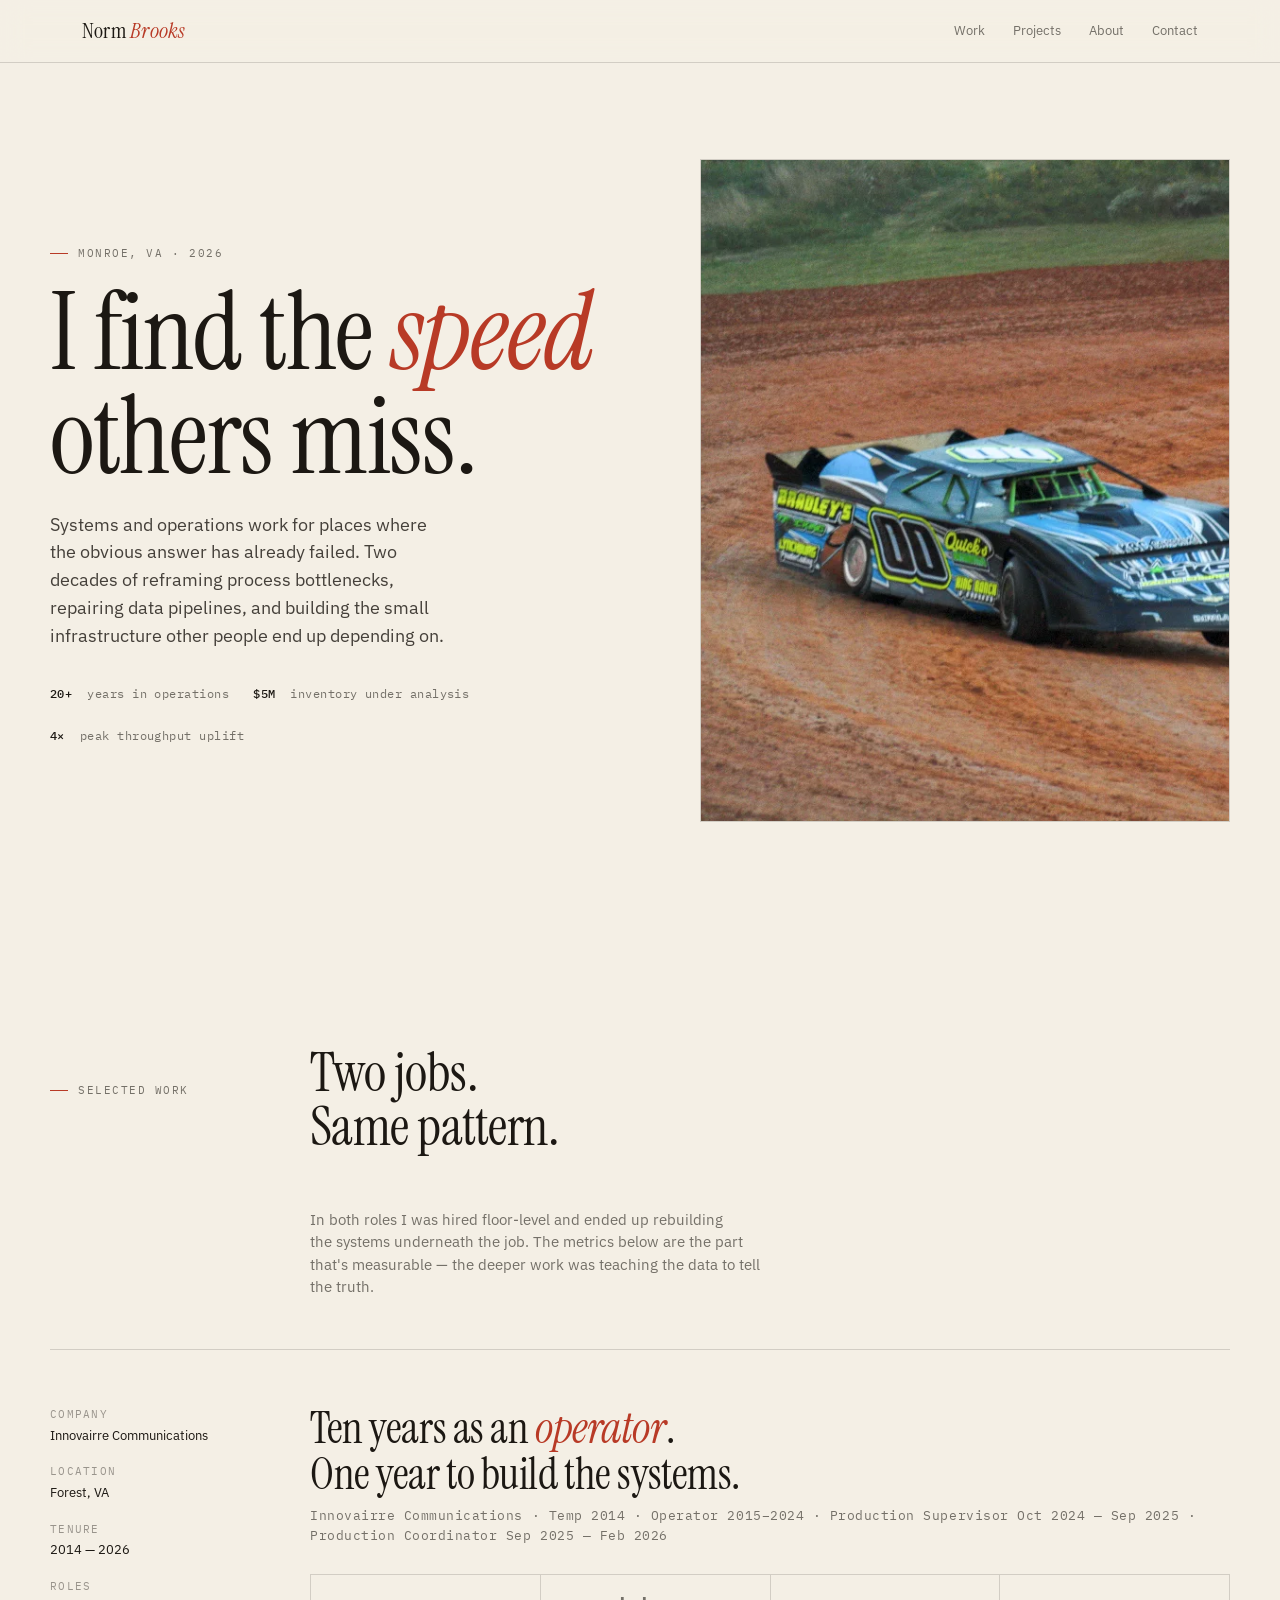
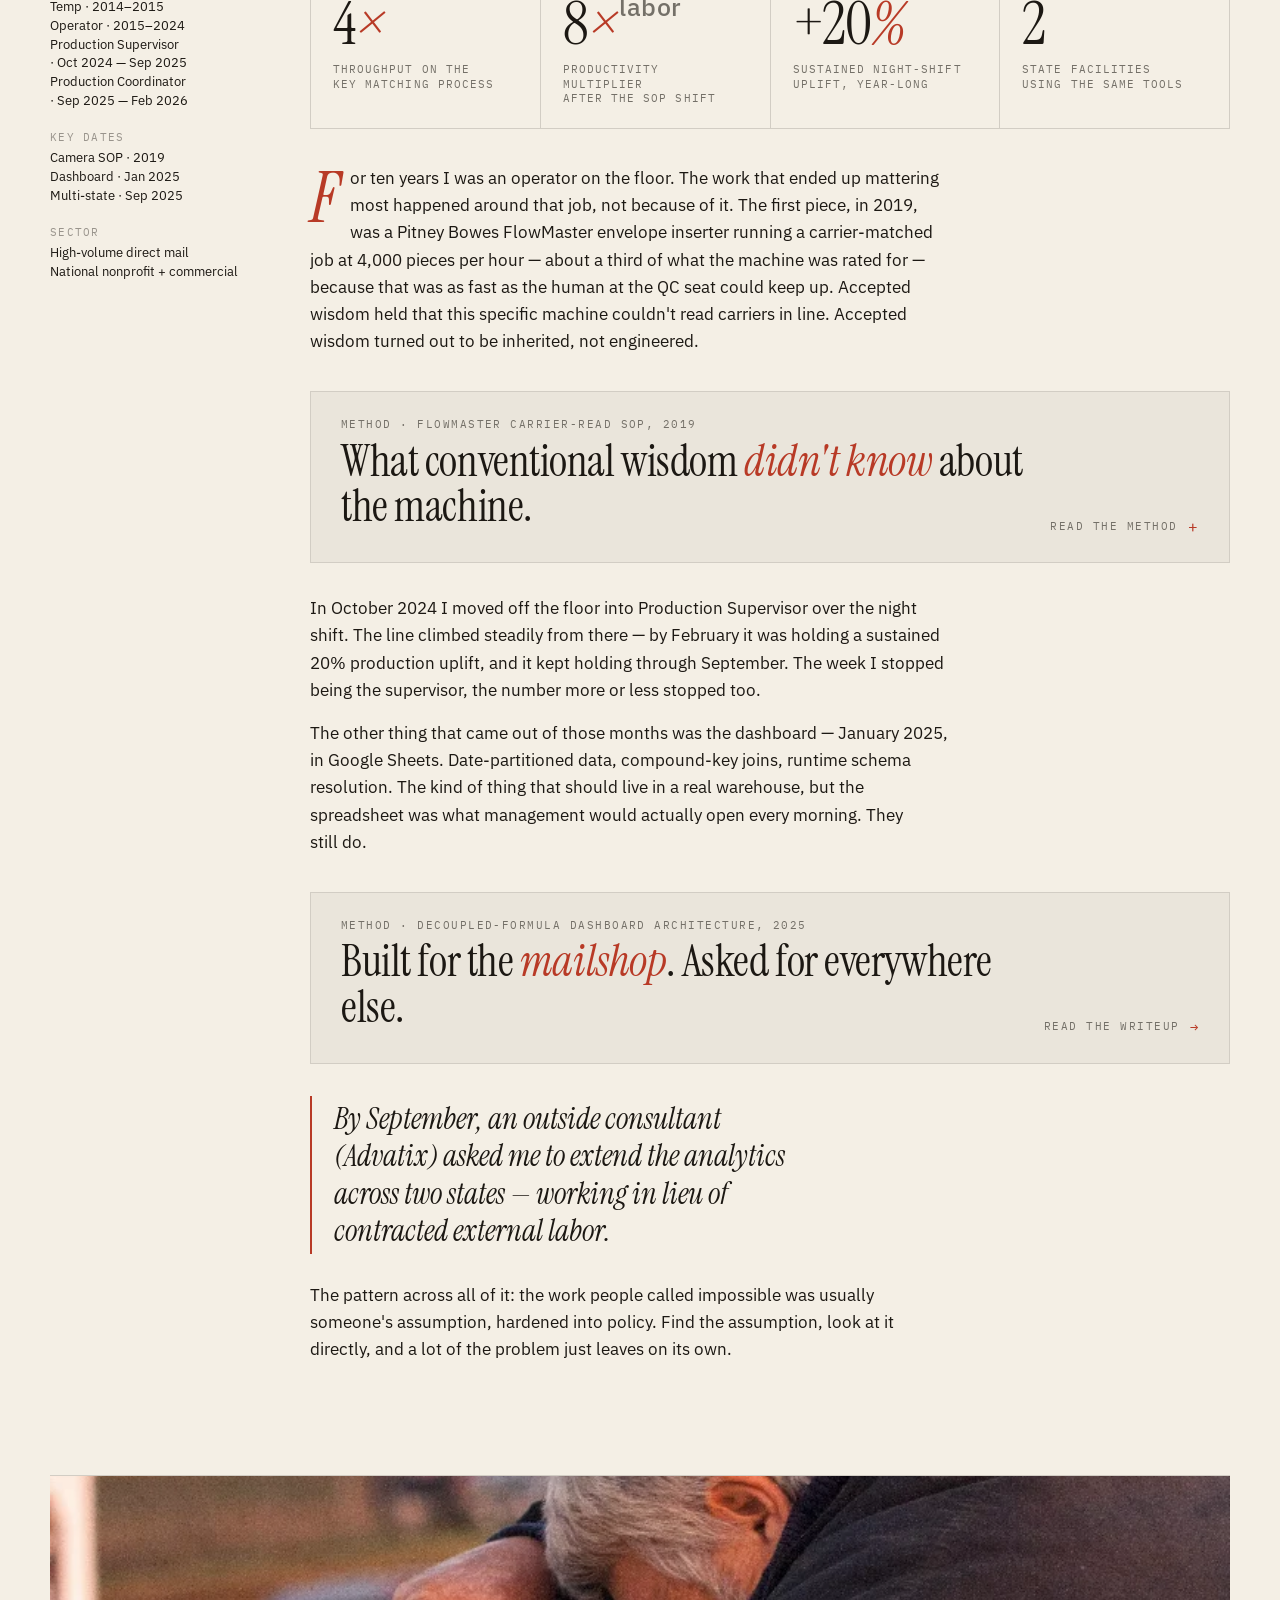
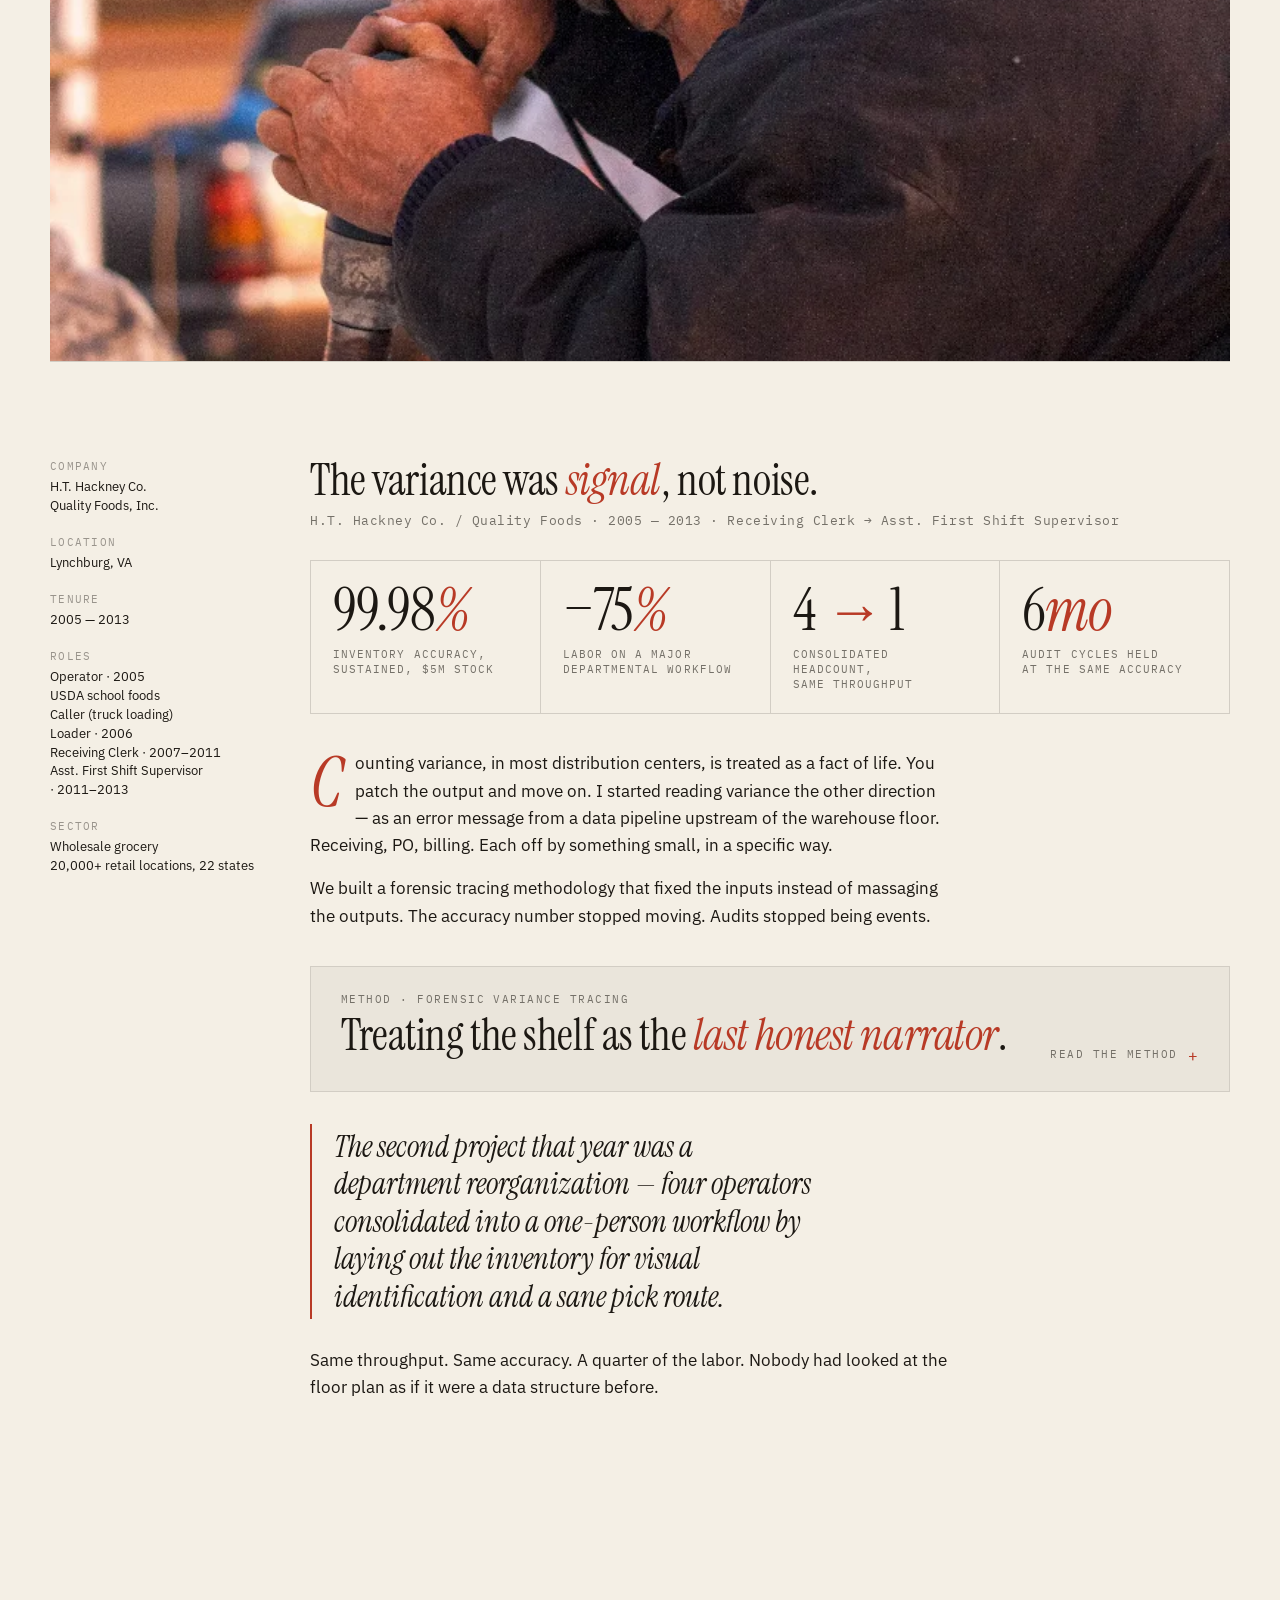
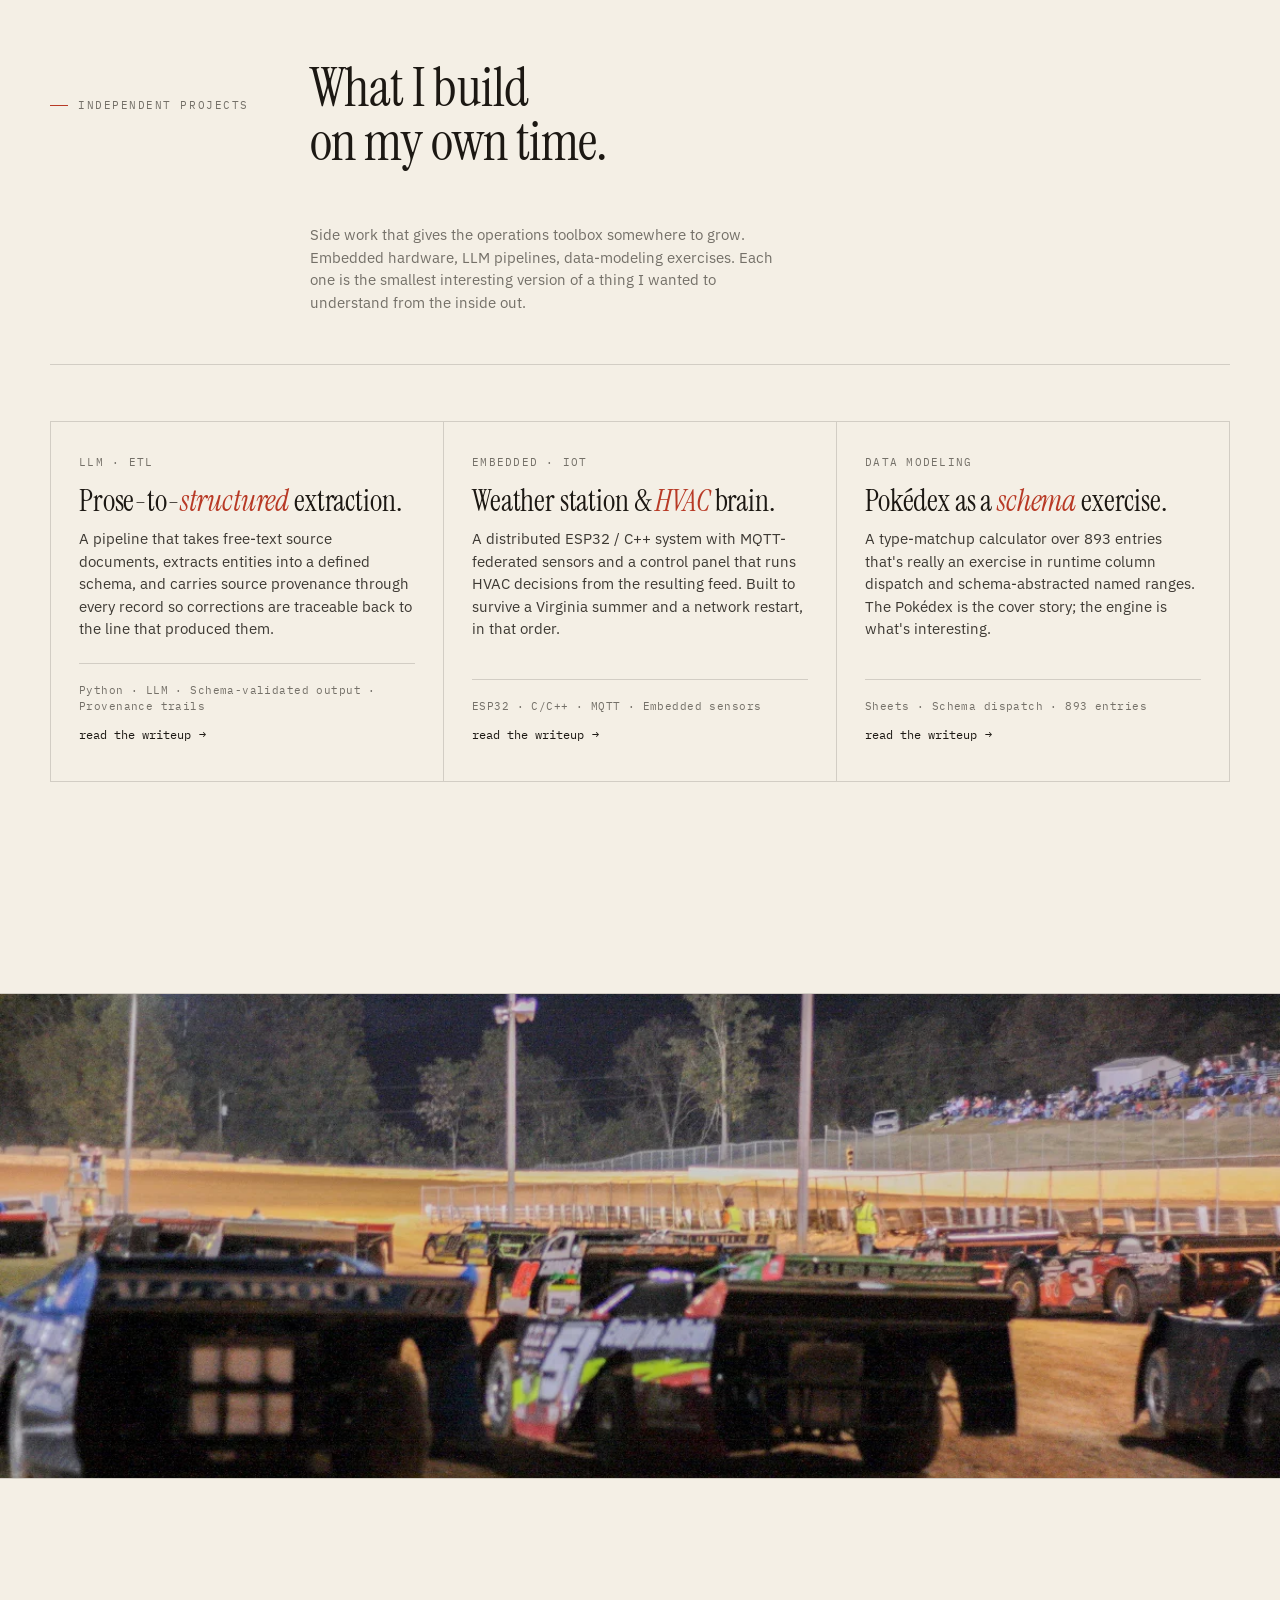
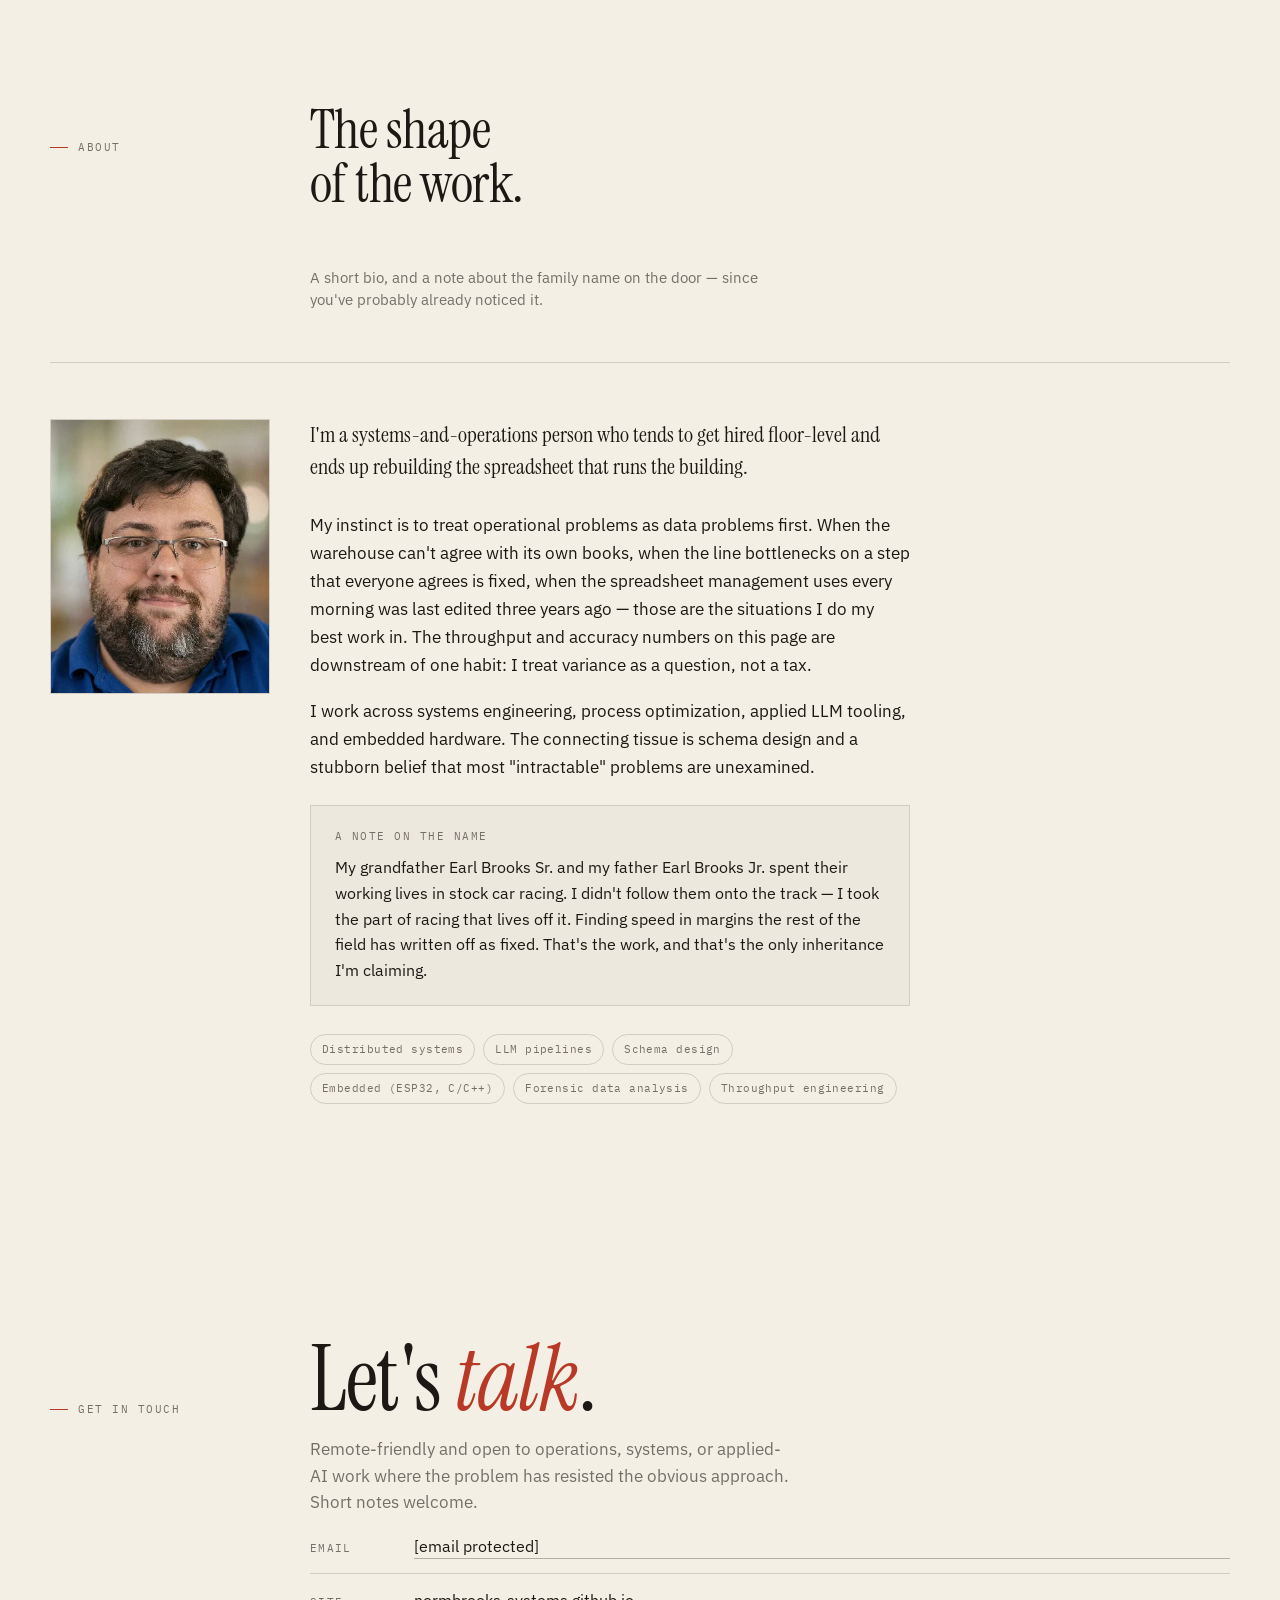
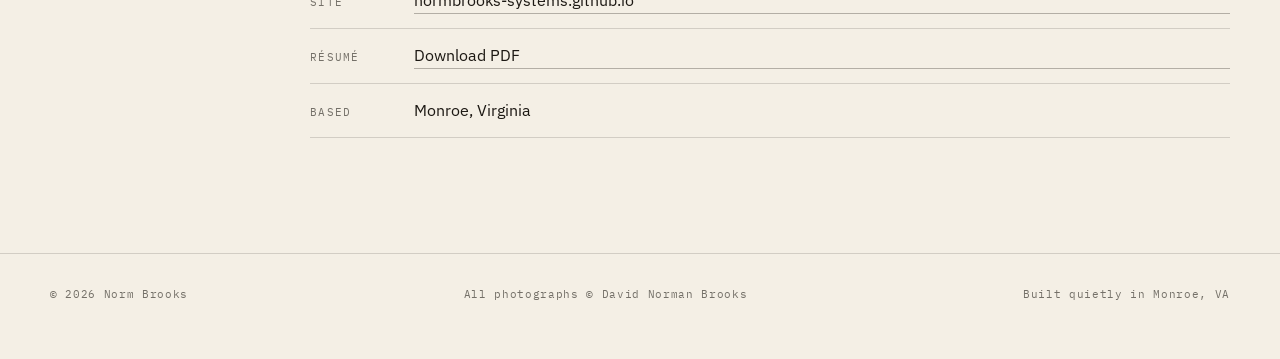
==== index.html @ a3144cba "Update index.html" ====
<!doctype html>
<html lang="en">
<head>
<meta charset="utf-8" />
<meta name="viewport" content="width=device-width, initial-scale=1" />
<title>Norm Brooks — Systems & Operations</title>

<link rel="preconnect" href="https://fonts.googleapis.com">
<link rel="preconnect" href="https://fonts.gstatic.com" crossorigin>
<link href="https://fonts.googleapis.com/css2?family=Instrument+Serif:ital@0;1&family=EB+Garamond:ital,wght@0,400;0,500;1,400&family=Fraunces:ital,wght@0,400;0,500;1,400&family=Bodoni+Moda:ital,wght@0,400;0,500;1,400&family=IBM+Plex+Sans:wght@300;400;500;600&family=IBM+Plex+Mono:wght@400;500&display=swap" rel="stylesheet">

<style>
  :root {
    --bone: #F4EFE5;
    --ink: #1C1813;
    --accent: #B83A26;
    --muted: color-mix(in oklab, var(--ink) 55%, var(--bone));
    --rule: color-mix(in oklab, var(--ink) 14%, var(--bone));
    --display-font: "Instrument Serif", serif;
    --sans: "IBM Plex Sans", ui-sans-serif, system-ui, sans-serif;
    --mono: "IBM Plex Mono", ui-monospace, Menlo, monospace;
    --scale: 1;
    --max: 1180px;
    --gutter: 32px;
  }

  * { box-sizing: border-box; }
  html, body { margin: 0; padding: 0; }
  html { background: var(--bone); }
  body {
    background: var(--bone);
    color: var(--ink);
    font-family: var(--sans);
    font-size: calc(16px * var(--scale));
    line-height: 1.55;
    font-weight: 400;
    -webkit-font-smoothing: antialiased;
    text-rendering: optimizeLegibility;
  }

  ::selection { background: var(--accent); color: var(--bone); }

  a { color: inherit; text-decoration: none; }
  a.link {
    border-bottom: 1px solid color-mix(in oklab, var(--ink) 30%, transparent);
    transition: border-color .2s, color .2s;
  }
  a.link:hover { color: var(--accent); border-bottom-color: var(--accent); }

  /* ───────── Top nav ───────── */
  .nav {
    position: sticky; top: 0; z-index: 50;
    background: color-mix(in oklab, var(--bone) 88%, transparent);
    backdrop-filter: blur(14px) saturate(160%);
    -webkit-backdrop-filter: blur(14px) saturate(160%);
    border-bottom: 1px solid var(--rule);
  }
  .nav-inner {
    max-width: var(--max); margin: 0 auto;
    padding: 14px var(--gutter);
    display: flex; align-items: center; justify-content: space-between;
    font-size: 13px;
  }
  .nav-mark { font-family: var(--display-font); font-size: 22px; letter-spacing: .01em; }
  .nav-mark em { font-style: italic; color: var(--accent); }
  .nav-links { display: flex; gap: 28px; }
  .nav-links a { color: var(--muted); transition: color .15s; }
  .nav-links a:hover { color: var(--ink); }

  /* ───────── Page frame ───────── */
  main { display: block; }
  section { padding: clamp(64px, 9vw, 128px) var(--gutter); }
  .wrap { max-width: var(--max); margin: 0 auto; }

  .eyebrow {
    font-family: var(--mono);
    font-size: 11px;
    letter-spacing: .14em;
    text-transform: uppercase;
    color: var(--muted);
    display: inline-flex; align-items: center; gap: 10px;
  }
  .eyebrow::before {
    content: ""; display: inline-block;
    width: 18px; height: 1px; background: var(--accent);
  }

  /* ───────── Hero ───────── */
  .hero { padding-top: clamp(56px, 8vw, 96px); padding-bottom: clamp(56px, 8vw, 96px); }
  .hero-grid {
    max-width: var(--max); margin: 0 auto;
    display: grid; gap: clamp(32px, 5vw, 72px);
    grid-template-columns: 1.05fr .95fr;
    align-items: center;
  }
  body[data-hero="stacked"] .hero-grid {
    grid-template-columns: 1fr;
  }
  body[data-hero="stacked"] .hero-image {
    aspect-ratio: 16 / 7;
    order: 2;
  }

  .hero h1 {
    font-family: var(--display-font);
    font-weight: 400;
    font-size: clamp(56px, 8.5vw, 120px);
    line-height: 0.96;
    letter-spacing: -0.012em;
    margin: 18px 0 22px;
  }
  .hero h1 em {
    font-style: italic;
    color: var(--accent);
  }
  .hero p.lede {
    font-size: clamp(17px, 1.4vw, 20px);
    line-height: 1.55;
    color: color-mix(in oklab, var(--ink) 78%, var(--bone));
    max-width: 36ch;
    text-wrap: pretty;
  }
  .hero-meta {
    display: flex; gap: 24px; flex-wrap: wrap;
    margin-top: 36px;
    font-family: var(--mono); font-size: 11.5px;
    color: var(--muted); letter-spacing: .04em;
  }
  .hero-meta span b {
    color: var(--ink); font-weight: 500;
  }

  .hero-image {
    aspect-ratio: 4 / 5;
    overflow: hidden;
    border: 1px solid var(--rule);
  }
  .hero-image img { width: 100%; height: 100%; display: block; object-fit: cover; }

  /* ───────── Section header ───────── */
  .sec-head {
    display: grid;
    grid-template-columns: 220px 1fr;
    gap: 40px;
    align-items: baseline;
    padding-bottom: 36px;
    margin-bottom: 56px;
    border-bottom: 1px solid var(--rule);
  }
  .sec-head h2 {
    font-family: var(--display-font);
    font-weight: 400;
    font-size: clamp(36px, 4.2vw, 56px);
    line-height: 1;
    letter-spacing: -0.01em;
    margin: 14px 0 0;
  }
  .sec-head .sec-note {
    font-size: 14.5px;
    line-height: 1.55;
    color: var(--muted);
    max-width: 52ch;
    text-wrap: pretty;
  }

  /* ───────── Case study ───────── */
  .case + .case { margin-top: clamp(72px, 9vw, 128px); }

  .case-frame {
    display: grid;
    grid-template-columns: 220px 1fr;
    gap: 40px;
  }
  .case-meta { font-family: var(--mono); font-size: 11.5px; color: var(--muted); }
  .case-meta dl { margin: 0; display: grid; gap: 18px; }
  .case-meta dt {
    letter-spacing: .12em; text-transform: uppercase;
    font-size: 10.5px; color: color-mix(in oklab, var(--muted) 70%, var(--bone));
    margin-bottom: 4px;
  }
  .case-meta dd {
    margin: 0; color: var(--ink); font-family: var(--sans); font-size: 13px; line-height: 1.45;
  }
  .case-meta dd.role { font-weight: 500; }

  .case-body h3 {
    font-family: var(--display-font);
    font-weight: 400;
    font-size: clamp(28px, 3.4vw, 44px);
    line-height: 1.05;
    letter-spacing: -0.01em;
    margin: 0 0 8px;
  }
  .case-body h3 em { font-style: italic; color: var(--accent); }
  .case-body .org {
    font-size: 13px;
    color: var(--muted);
    margin-bottom: 28px;
    font-family: var(--mono);
    letter-spacing: .04em;
  }

  .stats {
    display: grid;
    grid-template-columns: repeat(auto-fit, minmax(180px, 1fr));
    gap: 1px;
    background: var(--rule);
    border: 1px solid var(--rule);
    margin: 0 0 36px;
  }
  .stat {
    background: var(--bone);
    padding: 20px 22px 22px;
  }
  .stat .num {
    font-family: var(--display-font);
    font-size: clamp(40px, 4.6vw, 60px);
    line-height: 1;
    letter-spacing: -0.02em;
    color: var(--ink);
  }
  .stat .num em { font-style: italic; color: var(--accent); }
  .stat .num sup {
    font-family: var(--sans);
    font-size: .42em;
    font-weight: 500;
    vertical-align: top;
    margin-left: 2px;
    letter-spacing: .02em;
    color: var(--muted);
  }
  .stat .cap {
    margin-top: 8px;
    font-family: var(--mono);
    font-size: 10.5px;
    letter-spacing: .1em;
    text-transform: uppercase;
    color: var(--muted);
    line-height: 1.4;
  }

  .case-body p {
    font-size: 16.5px;
    line-height: 1.65;
    margin: 0 0 16px;
    max-width: 64ch;
    text-wrap: pretty;
  }
  .case-body p.dropcap::first-letter {
    font-family: var(--display-font);
    font-size: 4.2em;
    line-height: .82;
    float: left;
    margin: 4px 12px 0 0;
    color: var(--accent);
    font-style: italic;
  }

  .pull {
    border-left: 2px solid var(--accent);
    padding: 4px 0 4px 22px;
    margin: 28px 0;
    font-family: var(--display-font);
    font-style: italic;
    font-size: clamp(22px, 2.4vw, 30px);
    line-height: 1.25;
    color: var(--ink);
    max-width: 36ch;
  }

  /* ───────── Method block (technical deep dive inside a case) ───────── */
  details.method {
    margin: 36px 0 32px;
    padding: 0;
    background: color-mix(in oklab, var(--ink) 4%, var(--bone));
    border: 1px solid var(--rule);
  }
  details.method > summary {
    list-style: none;
    cursor: pointer;
    padding: 24px 30px 24px;
    display: grid;
    grid-template-columns: 1fr auto;
    align-items: end;
    gap: 24px;
    user-select: none;
    transition: background .15s;
  }
  details.method > summary::-webkit-details-marker { display: none; }
  details.method > summary:hover { background: color-mix(in oklab, var(--ink) 3%, transparent); }
  details.method[open] > summary {
    padding-bottom: 8px;
    border-bottom: 1px solid var(--rule);
  }
  .method-toggle {
    font-family: var(--mono);
    font-size: 10.5px;
    letter-spacing: .14em;
    text-transform: uppercase;
    color: var(--muted);
    display: inline-flex; align-items: center; gap: 10px;
    white-space: nowrap;
    padding-bottom: 4px;
  }
  .method-toggle::after {
    content: "+";
    font-family: var(--mono);
    font-size: 16px;
    color: var(--accent);
    transition: transform .2s;
    line-height: 1;
  }
  details.method[open] .method-toggle::after { content: "–"; }
  details.method[open] .method-toggle .label-closed { display: none; }
  details.method:not([open]) .method-toggle .label-open { display: none; }

  /* Method-style frame that links to a dedicated writeup page */
  a.method-link {
    display: grid;
    grid-template-columns: 1fr auto;
    align-items: end;
    gap: 24px;
    margin: 36px 0 32px;
    padding: 24px 30px;
    background: color-mix(in oklab, var(--ink) 4%, var(--bone));
    border: 1px solid var(--rule);
    color: inherit;
    text-decoration: none;
    transition: background .15s;
  }
  a.method-link:hover { background: color-mix(in oklab, var(--ink) 7%, var(--bone)); }
  a.method-link:hover .method-title em { color: var(--accent); }
  a.method-link .method-toggle::after {
    content: "→";
    font-family: var(--mono);
    font-size: 14px;
    color: var(--accent);
    transition: transform .2s;
    line-height: 1;
  }
  a.method-link:hover .method-toggle::after { transform: translateX(3px); }
  @media (max-width: 880px) {
    a.method-link { padding: 18px 20px; gap: 12px; }
  }
  .method-h {
    font-family: var(--mono);
    font-size: 10.5px;
    letter-spacing: .14em;
    text-transform: uppercase;
    color: var(--muted);
    margin-bottom: 6px;
  }
  .method-title {
    font-family: var(--display-font);
    font-weight: 400;
    font-size: 26px;
    line-height: 1.15;
    letter-spacing: -0.005em;
    margin: 0 0 22px;
  }
  .method-title em { font-style: italic; color: var(--accent); }
  .method-title { margin: 0; }
  .method ol {
    counter-reset: m;
    list-style: none;
    margin: 24px 30px 30px;
    padding: 0;
    display: grid; gap: 22px;
  }
  .method li {
    counter-increment: m;
    display: grid;
    grid-template-columns: 56px 1fr;
    gap: 18px;
    align-items: baseline;
  }
  .method li::before {
    content: counter(m, decimal-leading-zero);
    font-family: var(--mono);
    font-size: 11px;
    letter-spacing: .08em;
    color: var(--accent);
    padding-top: 2px;
    border-top: 1px solid var(--accent);
    align-self: start;
    width: 38px;
  }
  .method li h4 {
    font-family: var(--sans);
    font-weight: 500;
    font-size: 15.5px;
    margin: 0 0 6px;
    letter-spacing: -0.005em;
  }
  .method li p {
    font-size: 14.5px;
    line-height: 1.6;
    color: color-mix(in oklab, var(--ink) 82%, var(--bone));
    margin: 0;
    max-width: 60ch;
  }
  @media (max-width: 880px) {
    details.method > summary { padding: 18px 20px; gap: 12px; }
    .method ol { margin: 20px 20px 22px; }
    .method li { grid-template-columns: 40px 1fr; gap: 12px; }
    .method li::before { width: 28px; }
  }
  /* ───────── Full-bleed image break ───────── */
  .break {
    padding: 0;
    margin: clamp(48px, 8vw, 96px) 0;
    height: clamp(280px, 38vw, 520px);
    border-top: 1px solid var(--rule);
    border-bottom: 1px solid var(--rule);
    overflow: hidden;
  }
  .break img { width: 100%; height: 100%; display: block; object-fit: cover; }

  /* ───────── Projects grid ───────── */
  .projects {
    display: grid;
    grid-template-columns: repeat(3, 1fr);
    gap: 1px;
    background: var(--rule);
    border: 1px solid var(--rule);
    align-items: stretch;
  }
  .project {
    background: var(--bone);
    padding: 32px 28px 36px;
    display: flex; flex-direction: column;
    min-height: 320px;
    transition: background .2s;
  }
  .project:has(details[open]) { background: color-mix(in oklab, var(--ink) 3%, var(--bone)); }
  .project .tag {
    font-family: var(--mono);
    font-size: 10.5px;
    letter-spacing: .12em;
    text-transform: uppercase;
    color: var(--muted);
    margin-bottom: 14px;
  }
  .project h3 {
    font-family: var(--display-font);
    font-weight: 400;
    font-size: 30px;
    line-height: 1.05;
    letter-spacing: -0.005em;
    margin: 0 0 12px;
  }
  .project h3 em { font-style: italic; color: var(--accent); }
  .project p {
    font-size: 14.5px;
    line-height: 1.55;
    color: color-mix(in oklab, var(--ink) 82%, var(--bone));
    margin: 0 0 auto;
    max-width: 38ch;
  }
  .project .stack {
    font-family: var(--mono);
    font-size: 10.5px;
    color: var(--muted);
    letter-spacing: .04em;
    margin-top: 22px;
    padding-top: 18px;
    border-top: 1px solid var(--rule);
  }
  .project .repo {
    font-family: var(--mono);
    font-size: 12px;
    margin-top: 12px;
    color: var(--ink);
    display: inline-flex; align-items: center; gap: 8px;
  }
  .project .repo:hover { color: var(--accent); }
  .project .repo::after { content: "→"; transition: transform .2s; }
  .project .repo:hover::after { transform: translateX(3px); }

  /* Expandable "How I did it" ───────── */
  .project details.howto {
    margin-top: 14px;
    border-top: 1px solid var(--rule);
    padding-top: 14px;
  }
  .project details.howto > summary {
    list-style: none;
    cursor: pointer;
    font-family: var(--mono);
    font-size: 11px;
    letter-spacing: .08em;
    text-transform: uppercase;
    color: var(--muted);
    display: inline-flex; align-items: center; gap: 8px;
    user-select: none;
    transition: color .15s;
  }
  .project details.howto > summary::-webkit-details-marker { display: none; }
  .project details.howto > summary::after {
    content: "+";
    font-family: var(--mono);
    font-size: 14px;
    color: var(--accent);
    transition: transform .2s;
    line-height: 1;
  }
  .project details.howto[open] > summary::after { content: "–"; }
  .project details.howto > summary:hover { color: var(--ink); }

  .howto-body {
    margin-top: 18px;
    display: grid;
    gap: 16px;
  }
  .howto-step {
    display: grid;
    grid-template-columns: 28px 1fr;
    gap: 12px;
    align-items: baseline;
  }
  .howto-step .n {
    font-family: var(--mono);
    font-size: 10px;
    letter-spacing: .08em;
    color: var(--accent);
    padding-top: 2px;
    border-top: 1px solid var(--accent);
    align-self: start;
  }
  .howto-step h4 {
    font-family: var(--sans);
    font-weight: 500;
    font-size: 13.5px;
    margin: 0 0 4px;
    line-height: 1.3;
  }
  .howto-step p {
    font-size: 13px;
    line-height: 1.55;
    margin: 0;
    color: color-mix(in oklab, var(--ink) 82%, var(--bone));
    max-width: none;
  }

  /* ───────── About ───────── */
  .about-grid {
    display: grid;
    grid-template-columns: 220px 1fr;
    gap: 40px;
  }
  .about-portrait {
    aspect-ratio: 4/5;
    border: 1px solid var(--rule);
    overflow: hidden;
  }
  .about-portrait img { width:100%; height:100%; display:block; object-fit: cover; }
  .about-body {
    max-width: 60ch;
  }
  .about-body p {
    font-size: 16.5px;
    line-height: 1.7;
    margin: 0 0 18px;
    text-wrap: pretty;
  }
  .about-body p.lede {
    font-size: 22px;
    line-height: 1.45;
    font-family: var(--display-font);
    margin-bottom: 28px;
  }
  .about-body .heritage {
    margin-top: 24px;
    padding: 22px 24px;
    border: 1px solid var(--rule);
    background: color-mix(in oklab, var(--ink) 3%, var(--bone));
    font-size: 15.5px;
    line-height: 1.65;
  }
  .about-body .heritage .label {
    font-family: var(--mono);
    font-size: 10.5px;
    letter-spacing: .14em;
    text-transform: uppercase;
    color: var(--muted);
    margin-bottom: 10px;
  }
  body[data-heritage="off"] .heritage { display: none; }

  /* ───────── Competencies ───────── */
  .competencies {
    display: flex; flex-wrap: wrap; gap: 8px;
    margin-top: 28px;
  }
  .competencies .chip {
    font-family: var(--mono);
    font-size: 11px;
    letter-spacing: .04em;
    padding: 6px 11px;
    border: 1px solid var(--rule);
    color: var(--muted);
    border-radius: 999px;
  }

  /* ───────── Contact ───────── */
  .contact-grid {
    display: grid;
    grid-template-columns: 220px 1fr;
    gap: 40px;
    align-items: baseline;
  }
  .contact h2 {
    font-family: var(--display-font);
    font-weight: 400;
    font-size: clamp(48px, 7vw, 92px);
    line-height: 1;
    letter-spacing: -0.015em;
    margin: 0 0 12px;
  }
  .contact h2 em { font-style: italic; color: var(--accent); }
  .contact-info {
    display: grid; gap: 14px;
    font-size: 16px;
    margin-top: 18px;
  }
  .contact-info .row {
    display: grid;
    grid-template-columns: 90px 1fr;
    gap: 14px;
    align-items: baseline;
    padding-bottom: 14px;
    border-bottom: 1px solid var(--rule);
  }
  .contact-info .row .k {
    font-family: var(--mono);
    font-size: 10.5px;
    letter-spacing: .12em;
    text-transform: uppercase;
    color: var(--muted);
  }

  /* ───────── Footer ───────── */
  footer {
    padding: 32px var(--gutter) 56px;
    border-top: 1px solid var(--rule);
    color: var(--muted);
    font-family: var(--mono);
    font-size: 11px;
    letter-spacing: .06em;
  }
  footer .wrap {
    display: flex; justify-content: space-between; flex-wrap: wrap; gap: 16px;
  }

  /* ───────── Responsive ───────── */
  @media (max-width: 820px) {
    .hero-grid,
    .sec-head,
    .case-frame,
    .about-grid,
    .contact-grid { grid-template-columns: 1fr; gap: 28px; }
    .sec-head { margin-bottom: 36px; padding-bottom: 24px; }
    .projects { grid-template-columns: 1fr; }
    .nav-links { gap: 18px; font-size: 12px; }
    .case-meta dl { grid-template-columns: repeat(2, 1fr); gap: 18px; }
    .about-portrait { max-width: 280px; }
  }
</style>
</head>
<body data-hero="split" data-heritage="on">

<!-- ────────────── NAV ────────────── -->
<nav class="nav" data-screen-label="00 Nav">
  <div class="nav-inner">
    <a href="#top" class="nav-mark">Norm <em>Brooks</em></a>
    <div class="nav-links">
      <a href="#work">Work</a>
      <a href="#projects">Projects</a>
      <a href="#about">About</a>
      <a href="#contact">Contact</a>
    </div>
  </div>
</nav>

<main id="top">

  <!-- ────────────── HERO ────────────── -->
  <section class="hero" data-screen-label="01 Hero">
    <div class="hero-grid">
      <div>
        <div class="eyebrow">Monroe, VA &middot; 2026</div>
        <h1>I find the <em>speed</em><br/>others miss.</h1>
        <p class="lede">
          Systems and operations work for places where the obvious answer has already failed.
          Two decades of reframing process bottlenecks, repairing data pipelines, and building
          the small infrastructure other people end up depending on.
        </p>
        <div class="hero-meta">
          <span><b>20+</b> &nbsp;years in operations</span>
          <span><b>$5M</b> &nbsp;inventory under analysis</span>
          <span><b>4&times;</b> &nbsp;peak throughput uplift</span>
        </div>
      </div>
      <div class="hero-image">
        <img src="img/hero.webp" alt="Blue #00 dirt-track car sliding sideways through a corner" loading="lazy" />
      </div>
    </div>
  </section>

  <!-- ────────────── WORK ────────────── -->
  <section id="work" data-screen-label="02 Work">
    <div class="wrap">
      <div class="sec-head">
        <div class="eyebrow">Selected Work</div>
        <div>
          <h2>Two jobs.<br/>Same pattern.</h2>
        </div>
        <div></div>
        <p class="sec-note">
          In both roles I was hired floor-level and ended up rebuilding the systems
          underneath the job. The metrics below are the part that's measurable — the
          deeper work was teaching the data to tell the truth.
        </p>
      </div>

      <!-- Case 1 — Innovairre -->
      <article class="case">
        <div class="case-frame">
          <aside class="case-meta">
            <dl>
              <div><dt>Company</dt><dd>Innovairre Communications</dd></div>
              <div><dt>Location</dt><dd>Forest, VA</dd></div>
              <div><dt>Tenure</dt><dd>2014 — 2026</dd></div>
              <div><dt>Roles</dt><dd>Temp · 2014–2015<br/>Operator · 2015–2024<br/>Production Supervisor<br/>· Oct 2024 — Sep 2025<br/>Production Coordinator<br/>· Sep 2025 — Feb 2026</dd></div>
              <div><dt>Key dates</dt><dd>Camera SOP · 2019<br/>Dashboard · Jan 2025<br/>Multi-state · Sep 2025</dd></div>
              <div><dt>Sector</dt><dd>High-volume direct mail<br/>National nonprofit + commercial</dd></div>
            </dl>
          </aside>

          <div class="case-body">
            <h3>Ten years as an <em>operator</em>.<br/>One year to build the systems.</h3>
            <div class="org">Innovairre Communications &middot; Temp 2014 · Operator 2015–2024 · Production Supervisor Oct 2024 — Sep 2025 · Production Coordinator Sep 2025 — Feb 2026</div>

            <div class="stats">
              <div class="stat">
                <div class="num">4<em>&times;</em></div>
                <div class="cap">Throughput on the<br/>key matching process</div>
              </div>
              <div class="stat">
                <div class="num">8<em>&times;</em><sup>labor</sup></div>
                <div class="cap">Productivity multiplier<br/>after the SOP shift</div>
              </div>
              <div class="stat">
                <div class="num">+20<em>%</em></div>
                <div class="cap">Sustained night-shift<br/>uplift, year-long</div>
              </div>
              <div class="stat">
                <div class="num">2<em></em></div>
                <div class="cap">State facilities<br/>using the same tools</div>
              </div>
            </div>

            <p class="dropcap">
              For ten years I was an operator on the floor. The work that
              ended up mattering most happened around that job, not because
              of it. The first piece, in 2019, was a Pitney Bowes FlowMaster
              envelope inserter running a carrier-matched job at 4,000
              pieces per hour &mdash; about a third of what the machine was
              rated for &mdash; because that was as fast as the human at
              the QC seat could keep up. Accepted wisdom held that this
              specific machine couldn't read carriers in line. Accepted
              wisdom turned out to be inherited, not engineered.
            </p>

            <details class="method">
              <summary>
                <div>
                  <div class="method-h">Method &middot; FlowMaster carrier-read SOP, 2019</div>
                  <h3 class="method-title">What conventional wisdom <em>didn't know</em> about the machine.</h3>
                </div>
                <span class="method-toggle">
                  <span class="label-closed">Read the method</span>
                  <span class="label-open">Hide method</span>
                </span>
              </summary>
              <ol>
                <li>
                  <div>
                    <h4>Notice the rule the role had inherited.</h4>
                    <p>The handbook said "check every five pieces" at the QC
                    seat. The intent was a time-based sample &mdash; pop a wet
                    flap, verify the insert against the carrier, reseal before
                    the glue cured. In practice, operators who couldn't hit
                    the three-second loop drifted into reading "every five"
                    as a position count, grabbing whatever piece sat five
                    slots down the belt. By then the glue had set and the
                    check became a fight against a sealed envelope.</p>
                  </div>
                </li>
                <li>
                  <div>
                    <h4>Cost out the actual failure mode.</h4>
                    <p>When the inserter desynced from the carrier feed,
                    recovery wasn't "pull the bad piece." It was working
                    backward through the sealed pieces on the sort table,
                    opening each one without destroying the carrier, and
                    re-pairing inserts to recipients. A 50-to-60-piece
                    reconstruction was a 30-to-40-minute floor stop. I had
                    a Pilot Precise V5 with the print worn off the barrel
                    from being used backward as a flap lifter; I still
                    have it.</p>
                  </div>
                </li>
                <li>
                  <div>
                    <h4>Look at what the machine already had.</h4>
                    <p>The FlowMaster carried three cameras for inline
                    barcode reads, a mismatch-stop circuit, and an onboard
                    encoder that put the carrier at a known position every
                    cycle. The carriers themselves had a 2D barcode in the
                    upper-right corner &mdash; the spot the stamp would
                    later cover &mdash; readable from below as the piece
                    passed face-down through the chain conveyor. Everything
                    needed to read the carrier in line was already on the
                    machine. The "you can't read a carrier on a FlowMaster"
                    answer had hardened into something nobody had
                    re-examined.</p>
                  </div>
                </li>
                <li>
                  <div>
                    <h4>Two hours, one mount, one camera moved.</h4>
                    <p>Walked up to the supervisor and said I'd beat first
                    and second shift's combined number by end of shift if
                    he gave me two hours. He gave them to me because the
                    trust ledger was real. Jury-rigged a mount under the
                    carrier conveyor, relocated one of the three cameras
                    with its trigger and data cables, configured it against
                    the existing match-stop, ran test pieces, started the
                    run. No new software. The configuration files already
                    supported what I needed.</p>
                  </div>
                </li>
                <li>
                  <div>
                    <h4>The cascade matters more than the multiplier.</h4>
                    <p>The 4&times; line throughput is the part that fits on
                    a resume; it's downstream of removing the human-pacing
                    constraint, not of any speed improvement. Within twelve
                    hours the scheduler saw what one machine was now doing
                    and reduced the job from three FlowMasters to one. Two
                    machines and five operators freed for other work.
                    Weekend overtime cleared. The machine's mechanical
                    capability didn't change &mdash; the constraint
                    downstream of it did, and the schedule reorganized
                    around the new reality.</p>
                  </div>
                </li>
              </ol>
            </details>

            <p>
              In October 2024 I moved off the floor into Production Supervisor
              over the night shift. The line climbed steadily from there — by
              February it was holding a sustained 20% production uplift, and it
              kept holding through September. The week I stopped being the
              supervisor, the number more or less stopped too.
            </p>

            <p>
              The other thing that came out of those months was the dashboard
              — January 2025, in Google Sheets. Date-partitioned data,
              compound-key joins, runtime schema resolution. The kind of thing
              that should live in a real warehouse, but the spreadsheet was
              what management would actually open every morning. They still do.
            </p>

            <a class="method-link" href="dashboard-writeup.html">
              <div>
                <div class="method-h">Method &middot; Decoupled-formula dashboard architecture, 2025</div>
                <h3 class="method-title">Built for the <em>mailshop</em>. Asked for everywhere else.</h3>
              </div>
              <span class="method-toggle">
                <span>Read the writeup</span>
              </span>
            </a>

            <div class="pull">
              By September, an outside consultant (Advatix) asked me to extend
              the analytics across two states — working in lieu of contracted
              external labor.
            </div>

            <p>
              The pattern across all of it: the work people called impossible
              was usually someone's assumption, hardened into policy. Find the
              assumption, look at it directly, and a lot of the problem just
              leaves on its own.
            </p>
          </div>
        </div>
      </article>

      <!-- Full-bleed break -->
      <div class="break" aria-hidden="true">
        <img src="img/break-1.webp" alt="Earl Brooks Jr. drilling on a race car at sunset, lettering on the hood" loading="lazy" />
      </div>

      <!-- Case 2 — Hackney -->
      <article class="case">
        <div class="case-frame">
          <aside class="case-meta">
            <dl>
              <div><dt>Company</dt><dd>H.T. Hackney Co.<br/>Quality Foods, Inc.</dd></div>
              <div><dt>Location</dt><dd>Lynchburg, VA</dd></div>
              <div><dt>Tenure</dt><dd>2005 — 2013</dd></div>
              <div><dt>Roles</dt><dd>Operator · 2005<br/>USDA school foods<br/>Caller (truck loading)<br/>Loader · 2006<br/>Receiving Clerk · 2007–2011<br/>Asst. First Shift Supervisor<br/>· 2011–2013</dd></div>
              <div><dt>Sector</dt><dd>Wholesale grocery<br/>20,000+ retail locations, 22 states</dd></div>
            </dl>
          </aside>

          <div class="case-body">
            <h3>The variance was <em>signal</em>, not noise.</h3>
            <div class="org">H.T. Hackney Co. / Quality Foods &middot; 2005 — 2013 · Receiving Clerk → Asst. First Shift Supervisor</div>

            <div class="stats">
              <div class="stat">
                <div class="num">99.98<em>%</em></div>
                <div class="cap">Inventory accuracy,<br/>sustained, $5M stock</div>
              </div>
              <div class="stat">
                <div class="num">&minus;75<em>%</em></div>
                <div class="cap">Labor on a major<br/>departmental workflow</div>
              </div>
              <div class="stat">
                <div class="num">4 <em>→</em> 1</div>
                <div class="cap">Consolidated headcount,<br/>same throughput</div>
              </div>
              <div class="stat">
                <div class="num">6<em>mo</em></div>
                <div class="cap">Audit cycles held<br/>at the same accuracy</div>
              </div>
            </div>

            <p class="dropcap">
              Counting variance, in most distribution centers, is treated as a fact of
              life. You patch the output and move on. I started reading variance the
              other direction — as an error message from a data pipeline upstream of
              the warehouse floor. Receiving, PO, billing. Each off by something
              small, in a specific way.
            </p>

            <p>
              We built a forensic tracing methodology that fixed the inputs instead of
              massaging the outputs. The accuracy number stopped moving. Audits stopped
              being events.
            </p>

            <details class="method">
              <summary>
                <div>
                  <div class="method-h">Method &middot; Forensic variance tracing</div>
                  <h3 class="method-title">Treating the shelf as the <em>last honest narrator</em>.</h3>
                </div>
                <span class="method-toggle">
                  <span class="label-closed">Read the method</span>
                  <span class="label-open">Hide method</span>
                </span>
              </summary>
              <ol>
                <li>
                  <div>
                    <h4>Flip the ground truth.</h4>
                    <p>Textbook approach treats the system record as truth
                    and the count as the noisy thing being verified. I worked
                    the opposite way. Receiving paperwork, POs, billing
                    records, and item masters are all <em>claims</em> &mdash;
                    entered by humans, in a hurry, often by humans who hadn't
                    handled the physical product. The shelf is the integrator.
                    When physical and system disagreed, my first assumption
                    was that something upstream had told the system a lie
                    and the count was the first place we'd noticed.</p>
                  </div>
                </li>
                <li>
                  <div>
                    <h4>Trace contradictions back through the pipeline.</h4>
                    <p>For each variance event, I walked the affected SKU back
                    through receiving documents, the originating PO, the
                    matching billing record, and the item master. Records get
                    cross-checked against each other, not just against the
                    count. Most errors clustered at one or two predictable
                    handoffs.</p>
                  </div>
                </li>
                <li>
                  <div>
                    <h4>A worked example: 1,800 cartons of nothing.</h4>
                    <p>System said sixty half-cases of Newport 100s &mdash;
                    eighteen hundred cartons. Picking went looking and found
                    zero. Tracing backward: a pallet of a cheaper brand had
                    been received on a delivery and keyed under the Newport
                    SKU at data entry. One keystroke desynced two products
                    at once &mdash; the Newports we thought we had, we never
                    received; the cheaper brand the system didn't know about
                    sat in the bin under the wrong name while we kept
                    reordering more of it. Conventional cycle-counting would
                    have surfaced the discrepancy eventually. By "eventually"
                    we'd have run out of Newports on live customer accounts.
                    Both halves of the error fell out of the same upstream
                    event.</p>
                  </div>
                </li>
                <li>
                  <div>
                    <h4>Fix the input, not the output.</h4>
                    <p>Standard remediation is to adjust the inventory record
                    to match the count and move on. Instead we fed the trace
                    back upstream &mdash; corrected receiving practice,
                    corrected data-entry checks at intake, corrected the
                    billing reconciliation step. Each fix removed a class
                    of variance, not a single instance. Patching outputs is
                    infinite work; fixing the input that produces wrong
                    outputs is bounded work.</p>
                  </div>
                </li>
                <li>
                  <div>
                    <h4>Hold it at 99.98% across multiple cycles.</h4>
                    <p>Sustained on $5M of stock across multiple six-month
                    audit cycles &mdash; with peak cigarette inventory
                    running around two million on its own. The number wasn't
                    the goal. The goal was that audits stopped being events
                    anyone had to prepare for.</p>
                  </div>
                </li>
              </ol>
            </details>

            <div class="pull">
              The second project that year was a department reorganization — four
              operators consolidated into a one-person workflow by laying out the
              inventory for visual identification and a sane pick route.
            </div>

            <p>
              Same throughput. Same accuracy. A quarter of the labor. Nobody had
              looked at the floor plan as if it were a data structure before.
            </p>
          </div>
        </div>
      </article>
    </div>
  </section>

  <!-- ────────────── PROJECTS ────────────── -->
  <section id="projects" data-screen-label="03 Projects">
    <div class="wrap">
      <div class="sec-head">
        <div class="eyebrow">Independent Projects</div>
        <div>
          <h2>What I build<br/>on my own time.</h2>
        </div>
        <div></div>
        <p class="sec-note">
          Side work that gives the operations toolbox somewhere to grow. Embedded
          hardware, LLM pipelines, data-modeling exercises. Each one is the smallest
          interesting version of a thing I wanted to understand from the inside out.
        </p>
      </div>

      <div class="projects">
        <article class="project">
          <div class="tag">LLM &middot; ETL</div>
          <h3>Prose-to-<em>structured</em> extraction.</h3>
          <p>
            A pipeline that takes free-text source documents, extracts entities into
            a defined schema, and carries source provenance through every record so
            corrections are traceable back to the line that produced them.
          </p>
          <div class="stack">Python &middot; LLM &middot; Schema-validated output &middot; Provenance trails</div>
          <a class="repo" href="llm.html" aria-label="Read the full LLM pipeline writeup">read the writeup</a>
        </article>

        <article class="project">
          <div class="tag">Embedded &middot; IoT</div>
          <h3>Weather station &amp; <em>HVAC</em> brain.</h3>
          <p>
            A distributed ESP32 / C++ system with MQTT-federated sensors and a
            control panel that runs HVAC decisions from the resulting feed. Built
            to survive a Virginia summer and a network restart, in that order.
          </p>
          <div class="stack">ESP32 &middot; C/C++ &middot; MQTT &middot; Embedded sensors</div>
          <a class="repo" href="weather-station.html" aria-label="Read the weather station design writeup">read the writeup</a>
        </article>

        <article class="project">
          <div class="tag">Data modeling</div>
          <h3>Pokédex as a <em>schema</em> exercise.</h3>
          <p>
            A type-matchup calculator over 893 entries that's really an exercise in
            runtime column dispatch and schema-abstracted named ranges. The Pokédex
            is the cover story; the engine is what's interesting.
          </p>
          <div class="stack">Sheets &middot; Schema dispatch &middot; 893 entries</div>
          <a class="repo" href="pokedex-writeup.html" aria-label="Read the Pokédex writeup">read the writeup</a>
        </article>
      </div>
    </div>
  </section>

  <!-- ────────────── BREAK ────────────── -->
  <div class="break" aria-hidden="true">
    <img src="img/break-2.webp" alt="Late-model cars lined up under stadium lights at a dirt-track night race" loading="lazy" />
  </div>

  <!-- ────────────── ABOUT ────────────── -->
  <section id="about" data-screen-label="04 About">
    <div class="wrap">
      <div class="sec-head">
        <div class="eyebrow">About</div>
        <div>
          <h2>The shape<br/>of the work.</h2>
        </div>
        <div></div>
        <p class="sec-note">
          A short bio, and a note about the family name on the door — since
          you've probably already noticed it.
        </p>
      </div>

      <div class="about-grid">
        <div class="about-portrait">
          <img src="img/portrait.webp" alt="Portrait of Norm Brooks" loading="lazy" />
        </div>

        <div class="about-body">
          <p class="lede">
            I'm a systems-and-operations person who tends to get hired floor-level
            and ends up rebuilding the spreadsheet that runs the building.
          </p>
          <p>
            My instinct is to treat operational problems as data problems first.
            When the warehouse can't agree with its own books, when the line bottlenecks
            on a step that everyone agrees is fixed, when the spreadsheet management
            uses every morning was last edited three years ago — those are the
            situations I do my best work in. The throughput and accuracy numbers on
            this page are downstream of one habit: I treat variance as a question, not
            a tax.
          </p>
          <p>
            I work across systems engineering, process optimization, applied LLM
            tooling, and embedded hardware. The connecting tissue is schema design
            and a stubborn belief that most "intractable" problems are unexamined.
          </p>

          <div class="heritage">
            <div class="label">A note on the name</div>
            My grandfather Earl Brooks Sr. and my father Earl Brooks Jr. spent
            their working lives in stock car racing. I didn't follow them onto the
            track — I took the part of racing that lives off it. Finding speed in
            margins the rest of the field has written off as fixed. That's the work,
            and that's the only inheritance I'm claiming.
          </div>

          <div class="competencies">
            <span class="chip">Distributed systems</span>
            <span class="chip">LLM pipelines</span>
            <span class="chip">Schema design</span>
            <span class="chip">Embedded (ESP32, C/C++)</span>
            <span class="chip">Forensic data analysis</span>
            <span class="chip">Throughput engineering</span>
          </div>
        </div>
      </div>
    </div>
  </section>

  <!-- ────────────── CONTACT ────────────── -->
  <section id="contact" class="contact" data-screen-label="05 Contact">
    <div class="wrap">
      <div class="contact-grid">
        <div class="eyebrow">Get in touch</div>
        <div>
          <h2>Let's <em>talk</em>.</h2>
          <p style="max-width:48ch;font-size:16.5px;line-height:1.6;color:var(--muted);margin:0;">
            Remote-friendly and open to operations, systems, or applied-AI work where
            the problem has resisted the obvious approach. Short notes welcome.
          </p>

          <div class="contact-info">
            <div class="row">
              <span class="k">Email</span>
              <a class="link" href="/cdn-cgi/l/email-protection#214f4e534c43534e4e4a520c52585255444c5261464c40484d0f424e4c"><span class="__cf_email__" data-cfemail="89e7e6fbe4ebfbe6e6e2faa4faf0fafdece4fac9eee4e8e0e5a7eae6e4">[email&#160;protected]</span></a>
            </div>
            <div class="row">
              <span class="k">Site</span>
              <a class="link" href="https://normbrooks-systems.github.io">normbrooks-systems.github.io</a>
            </div>
            <div class="row">
              <span class="k">Résumé</span>
              <a class="link" href="resume.pdf" download>Download PDF</a>
            </div>
            <div class="row">
              <span class="k">Based</span>
              <span>Monroe, Virginia</span>
            </div>
          </div>
        </div>
      </div>
    </div>
  </section>

</main>

<footer>
  <div class="wrap">
    <span>&copy; 2026 Norm Brooks</span>
    <span>All photographs &copy; David Norman Brooks</span>
    <span>Built quietly in Monroe, VA</span>
  </div>
</footer>

<script data-cfasync="false" src="/cdn-cgi/scripts/5c5dd728/cloudflare-static/email-decode.min.js"></script></body>
</html>
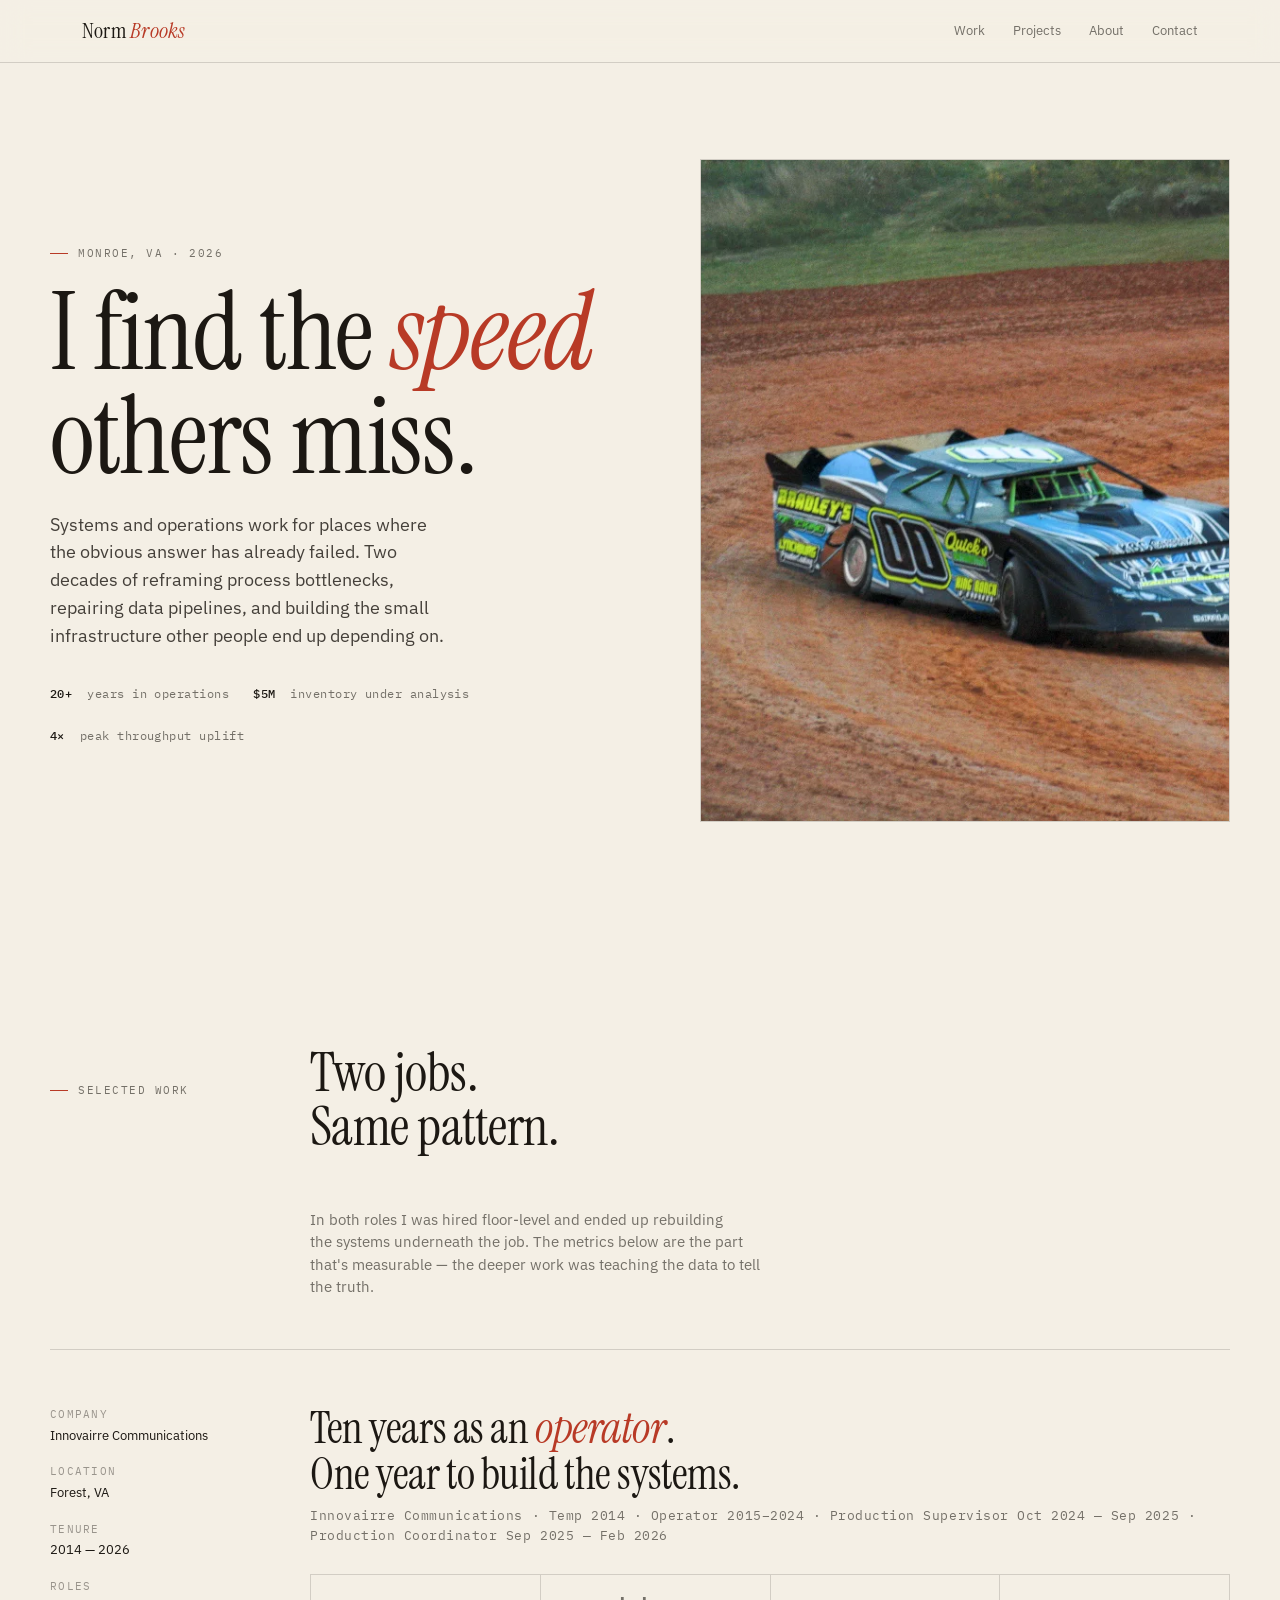
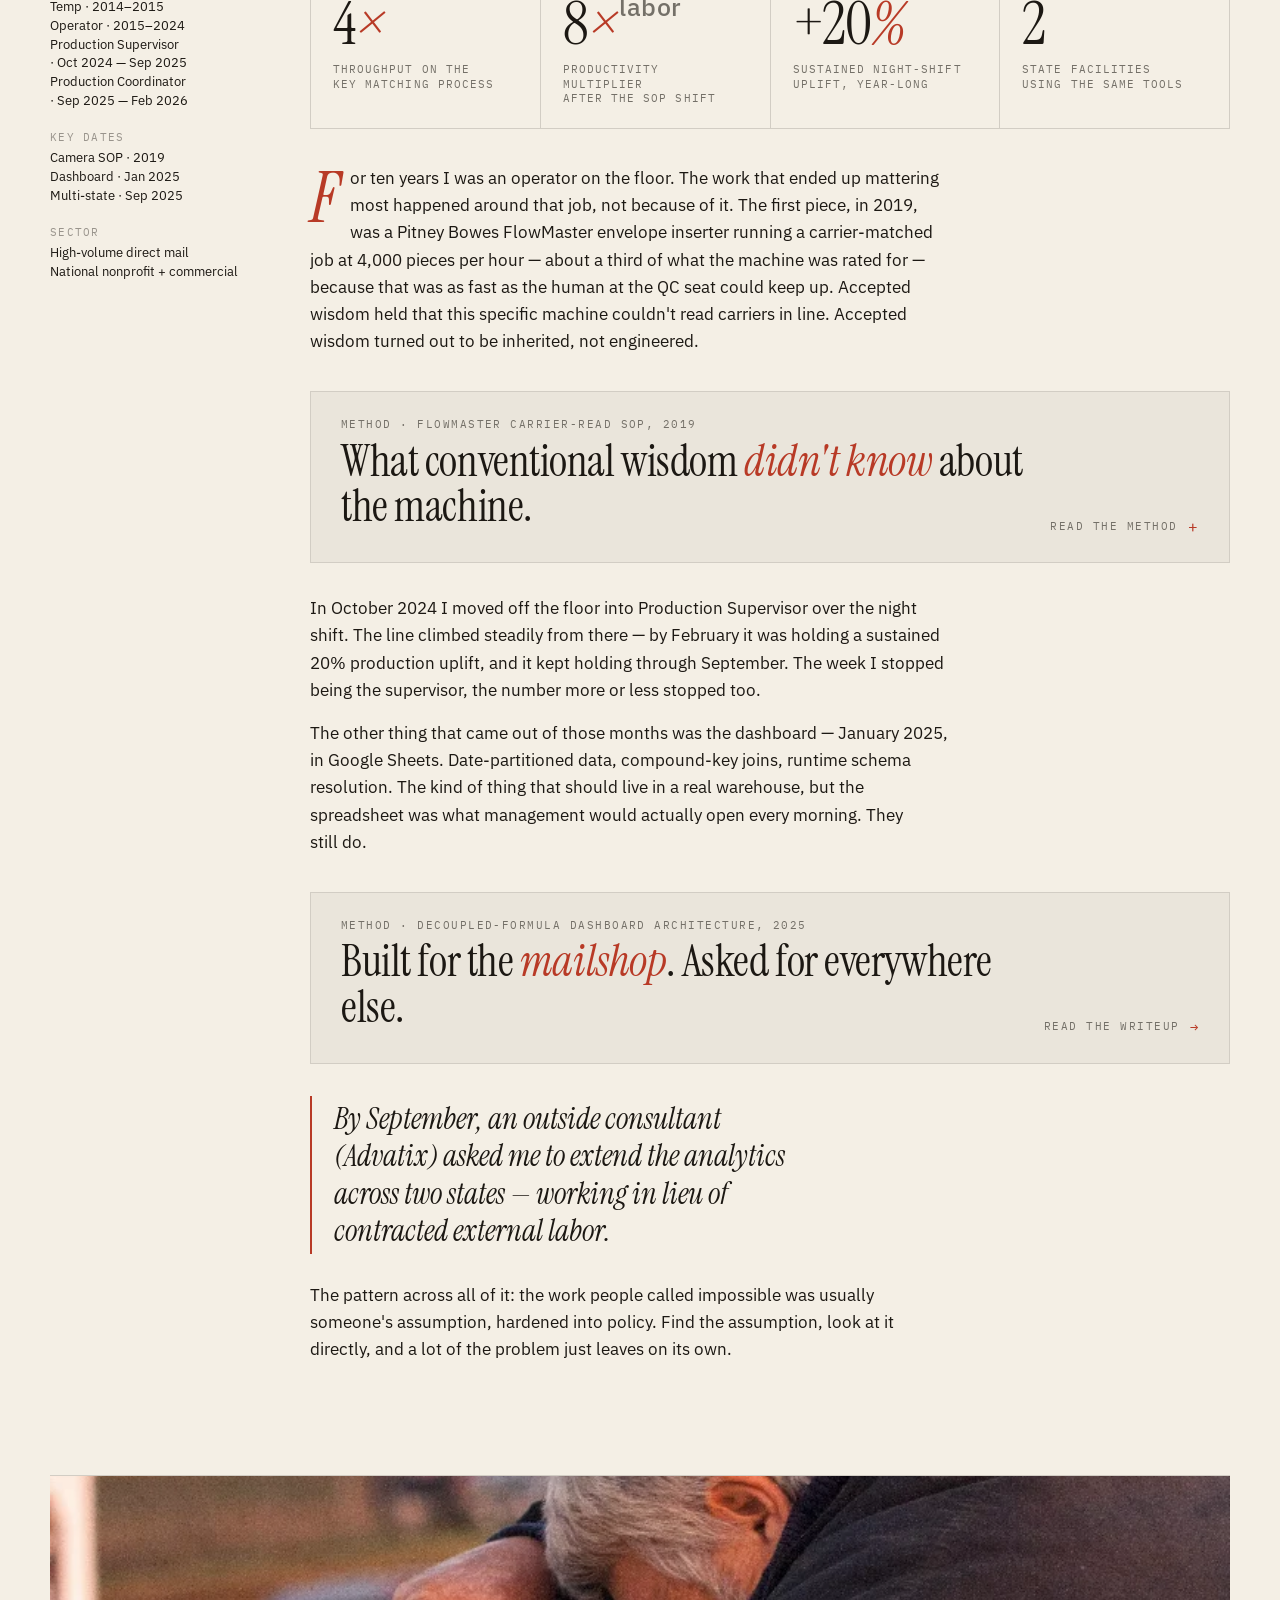
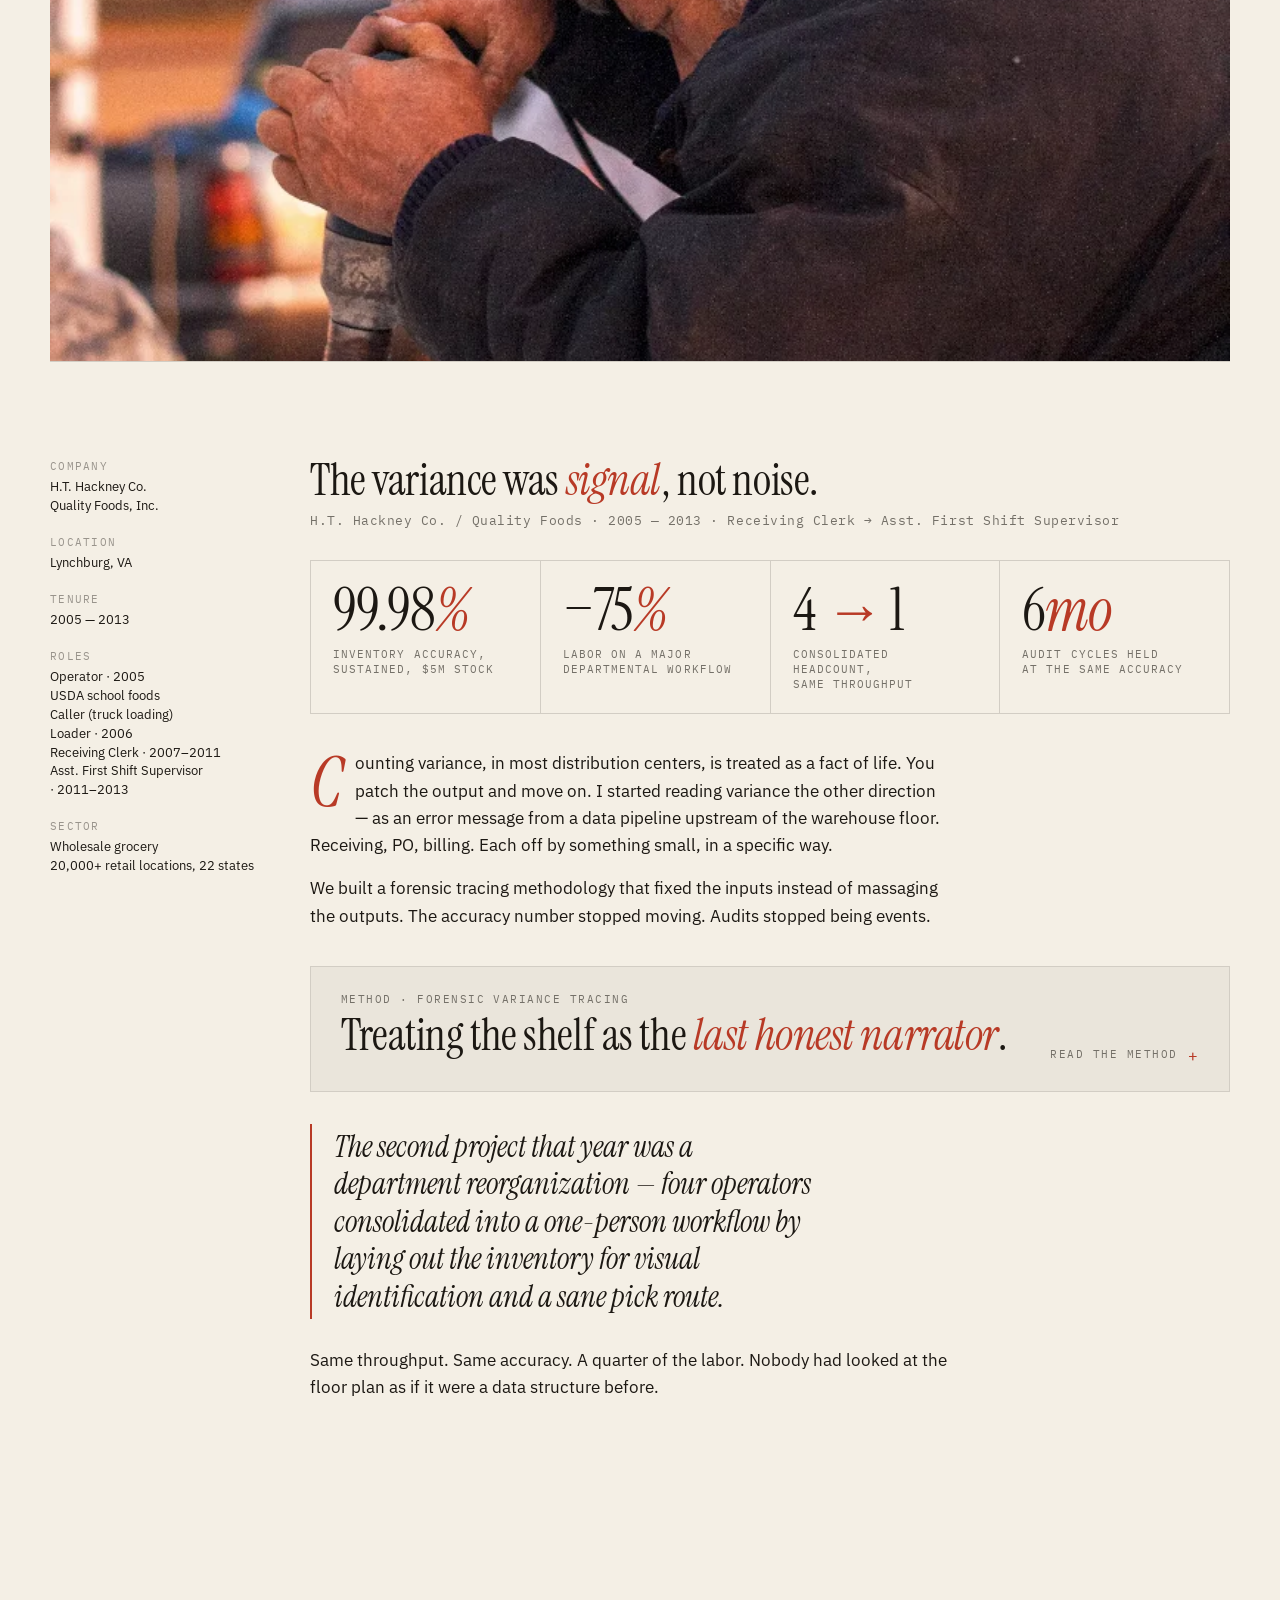
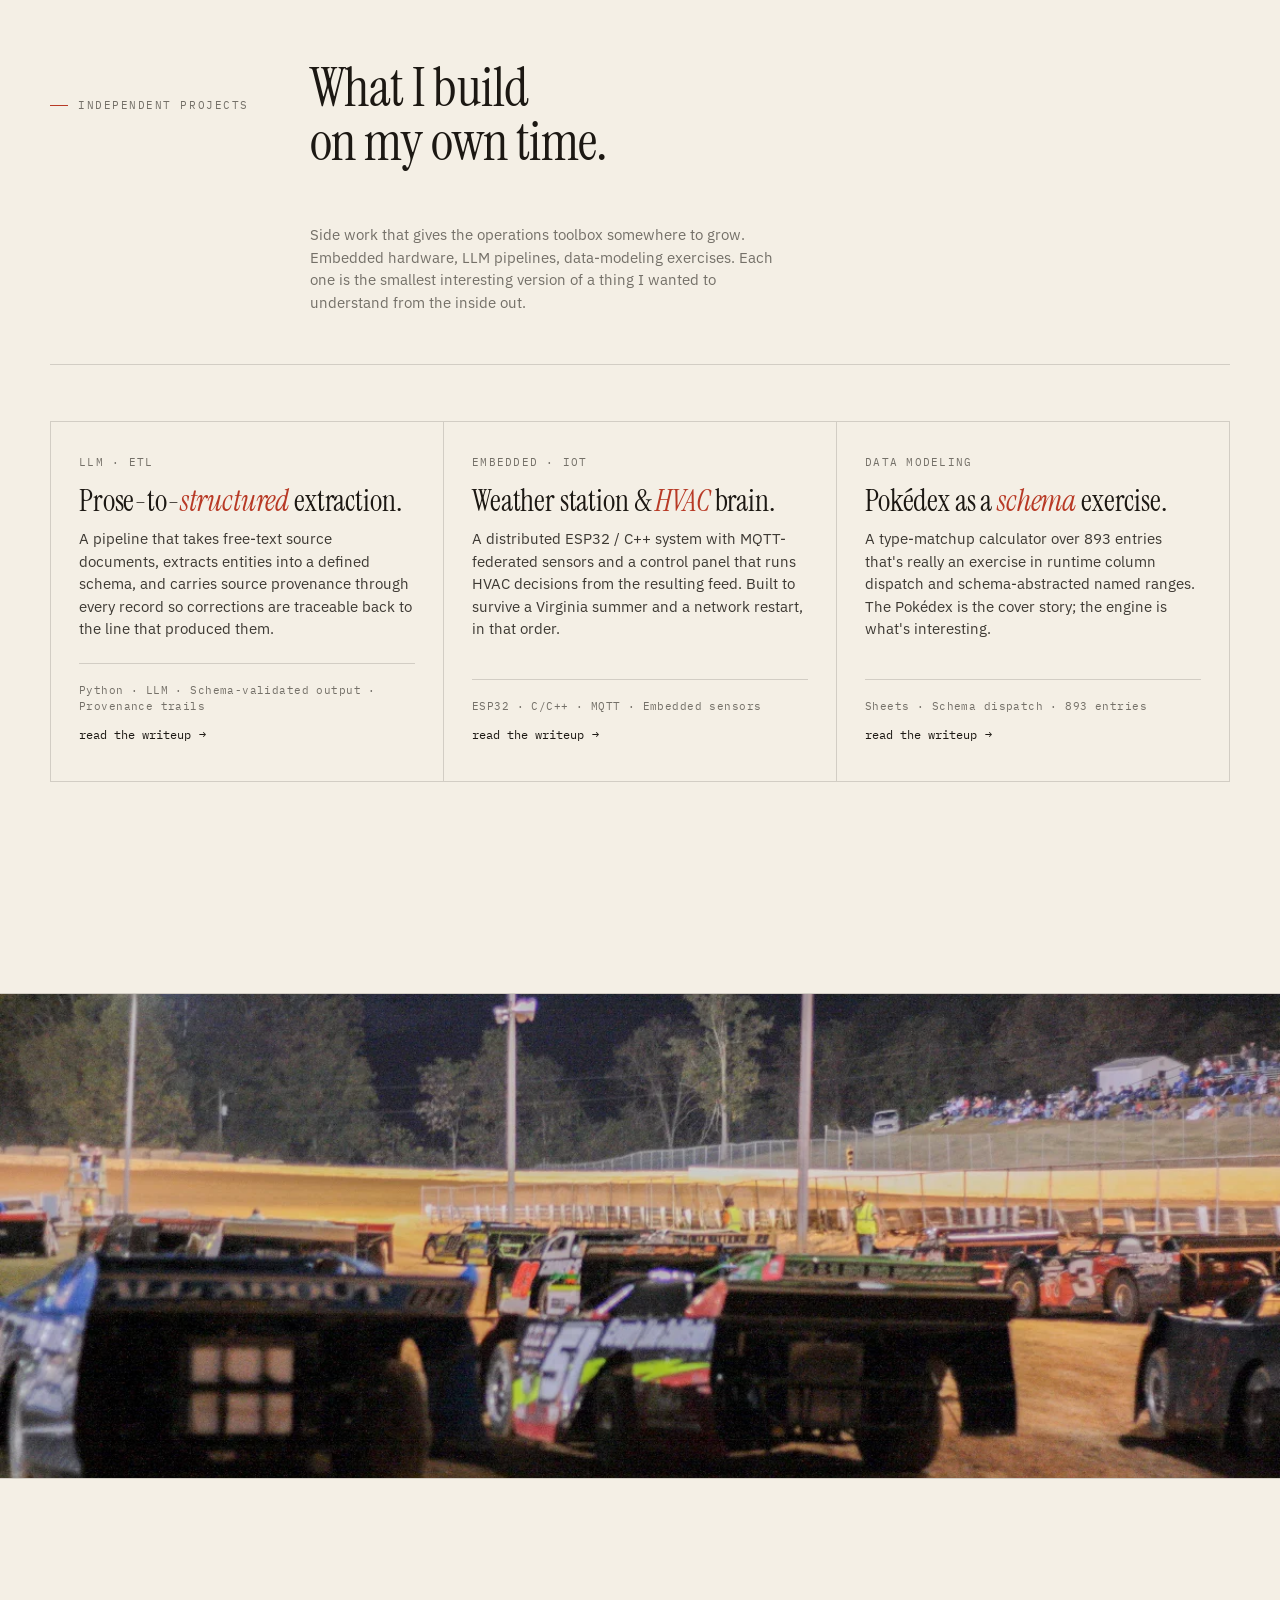
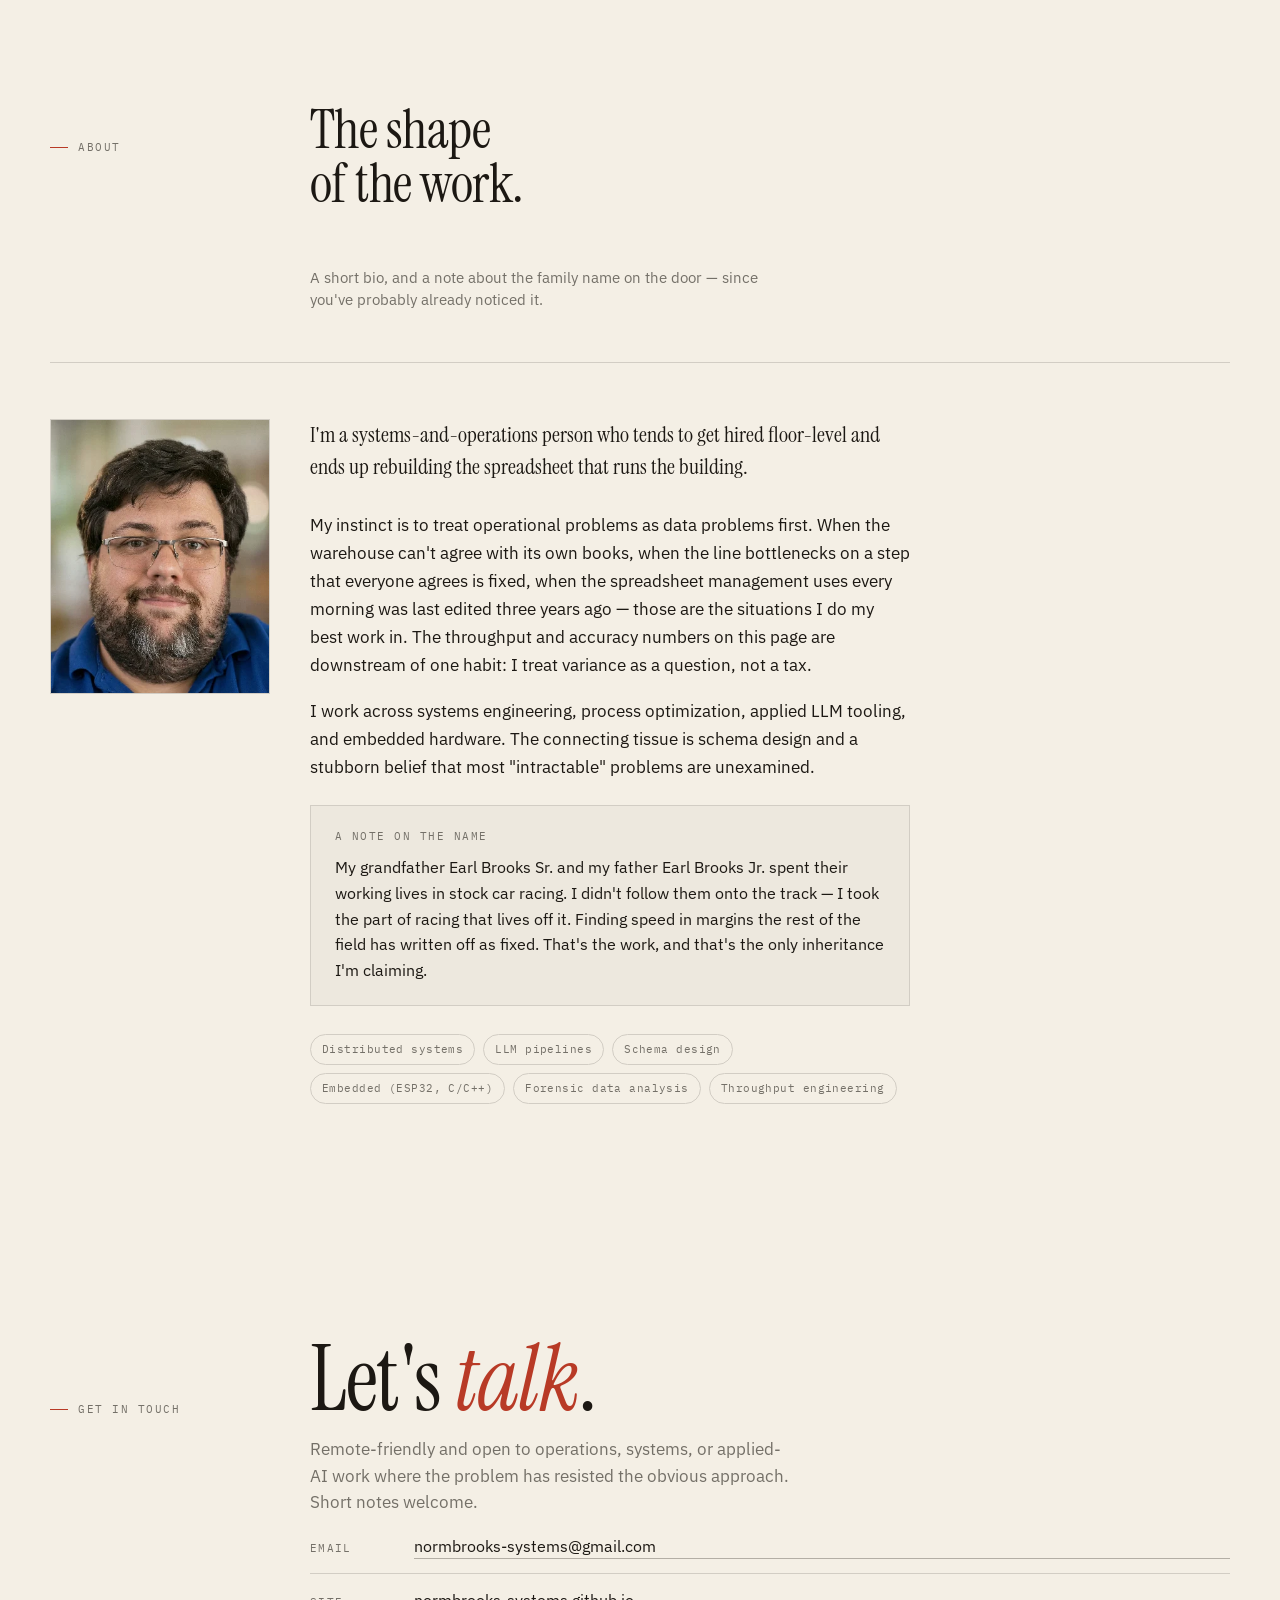
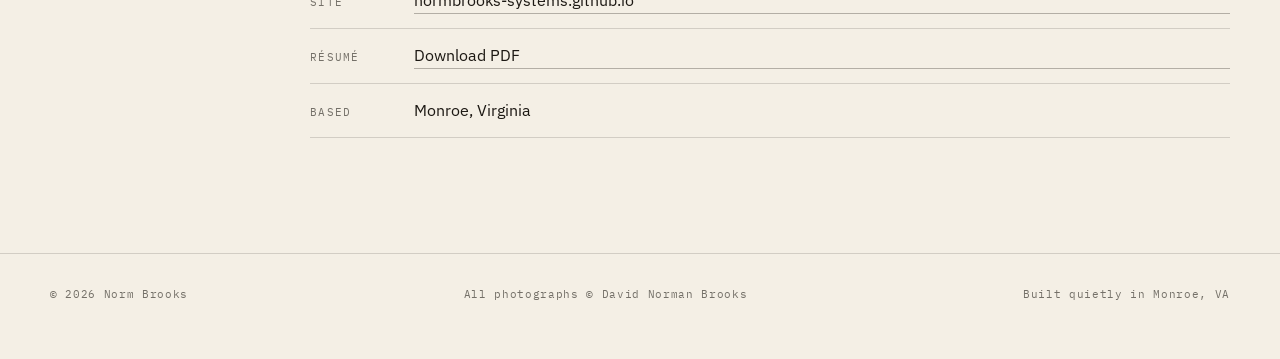
==== commit 500f810d: "Update index.html" ====
--- a/index.html
+++ b/index.html
@@ -1191,7 +1191,7 @@
           <div class="contact-info">
             <div class="row">
               <span class="k">Email</span>
-              <a class="link" href="/cdn-cgi/l/email-protection#214f4e534c43534e4e4a520c52585255444c5261464c40484d0f424e4c"><span class="__cf_email__" data-cfemail="89e7e6fbe4ebfbe6e6e2faa4faf0fafdece4fac9eee4e8e0e5a7eae6e4">[email&#160;protected]</span></a>
+              <a class="link" href="mailto:normbrooks-systems@gmail.com">normbrooks-systems@gmail.com</a>
             </div>
             <div class="row">
               <span class="k">Site</span>
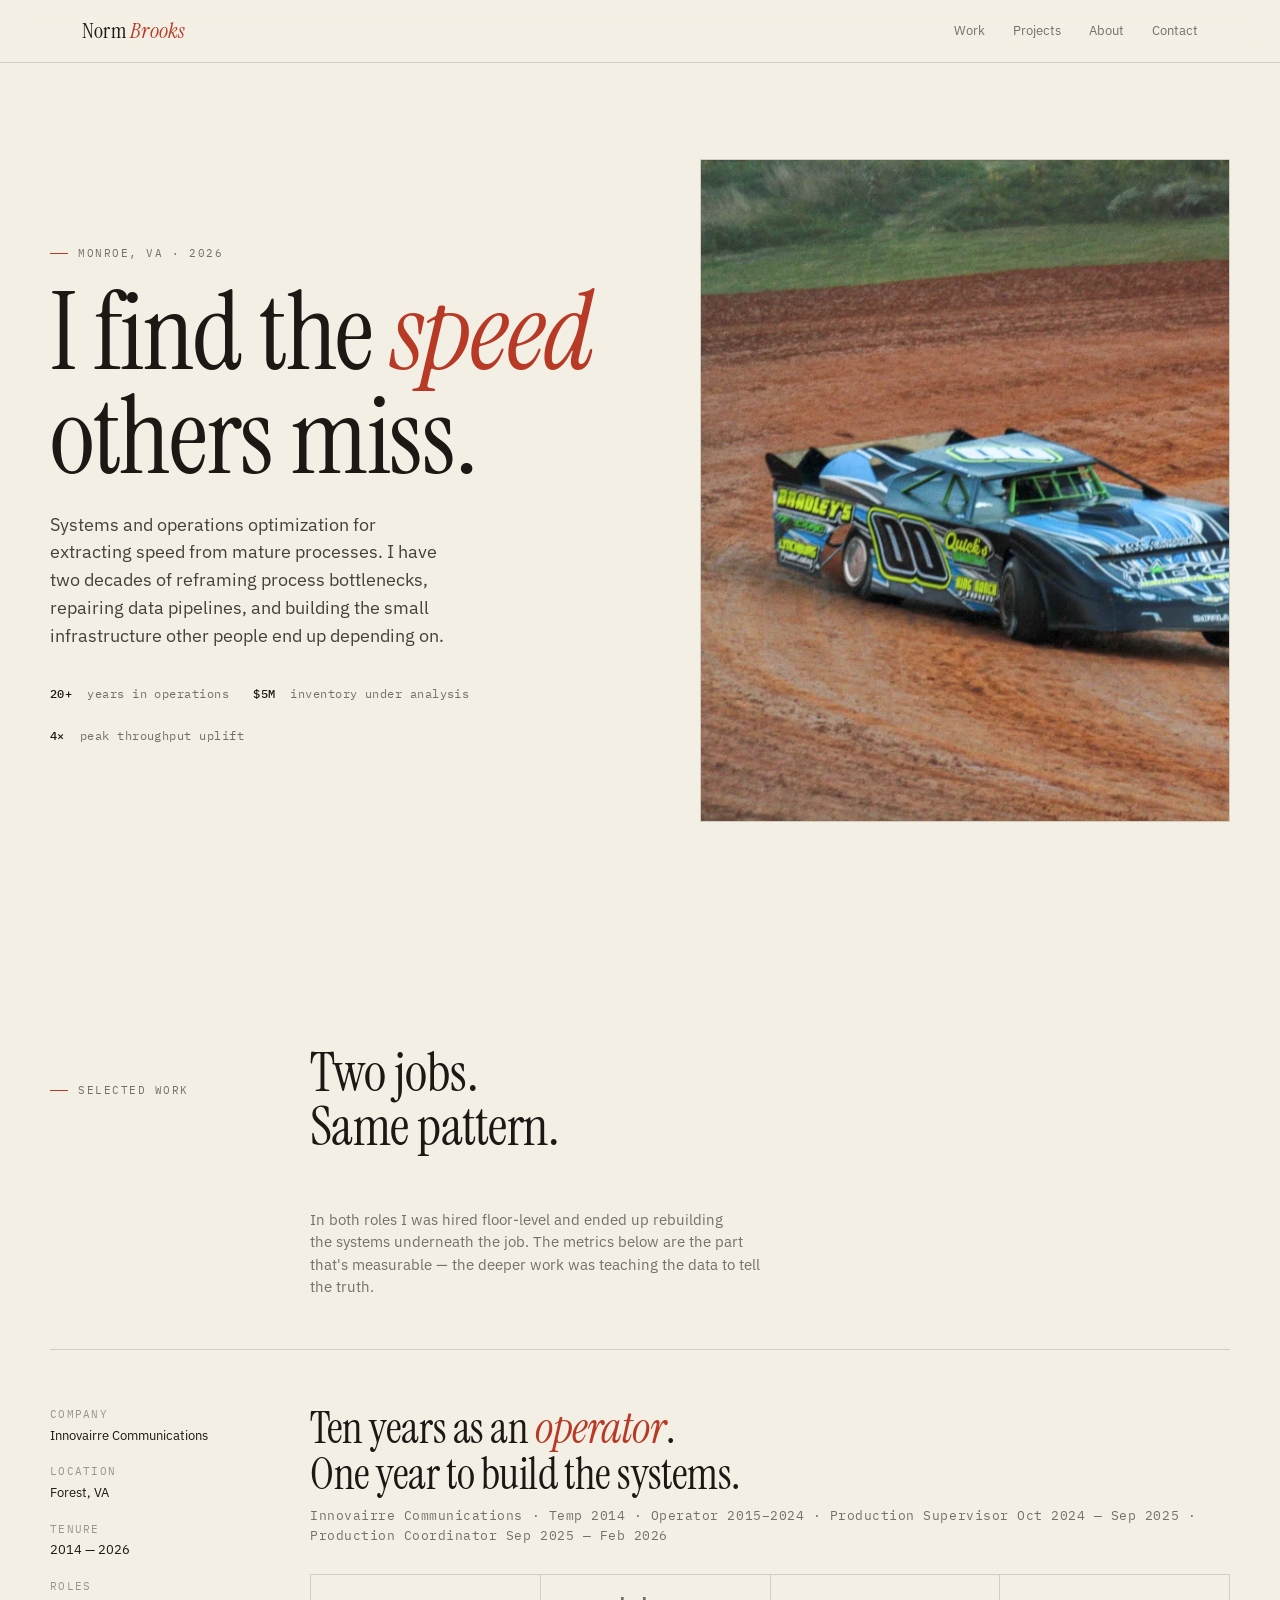
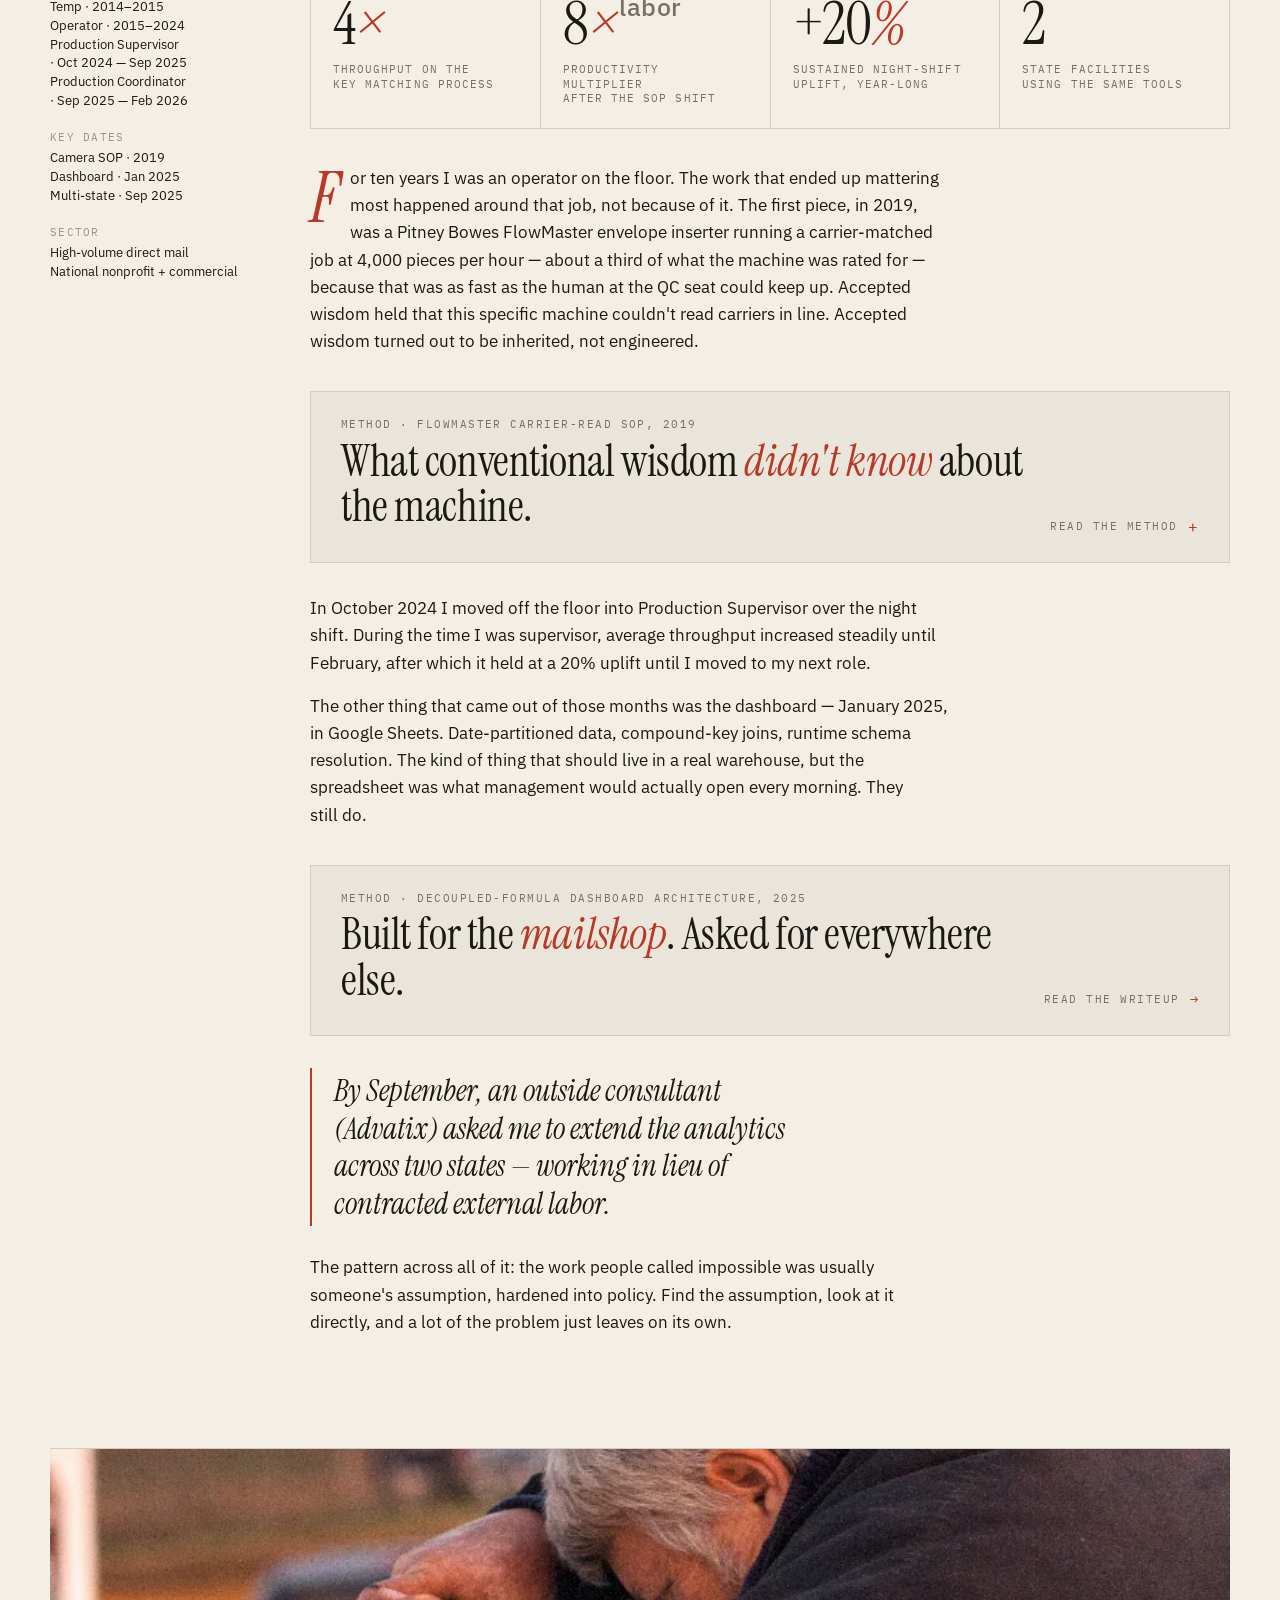
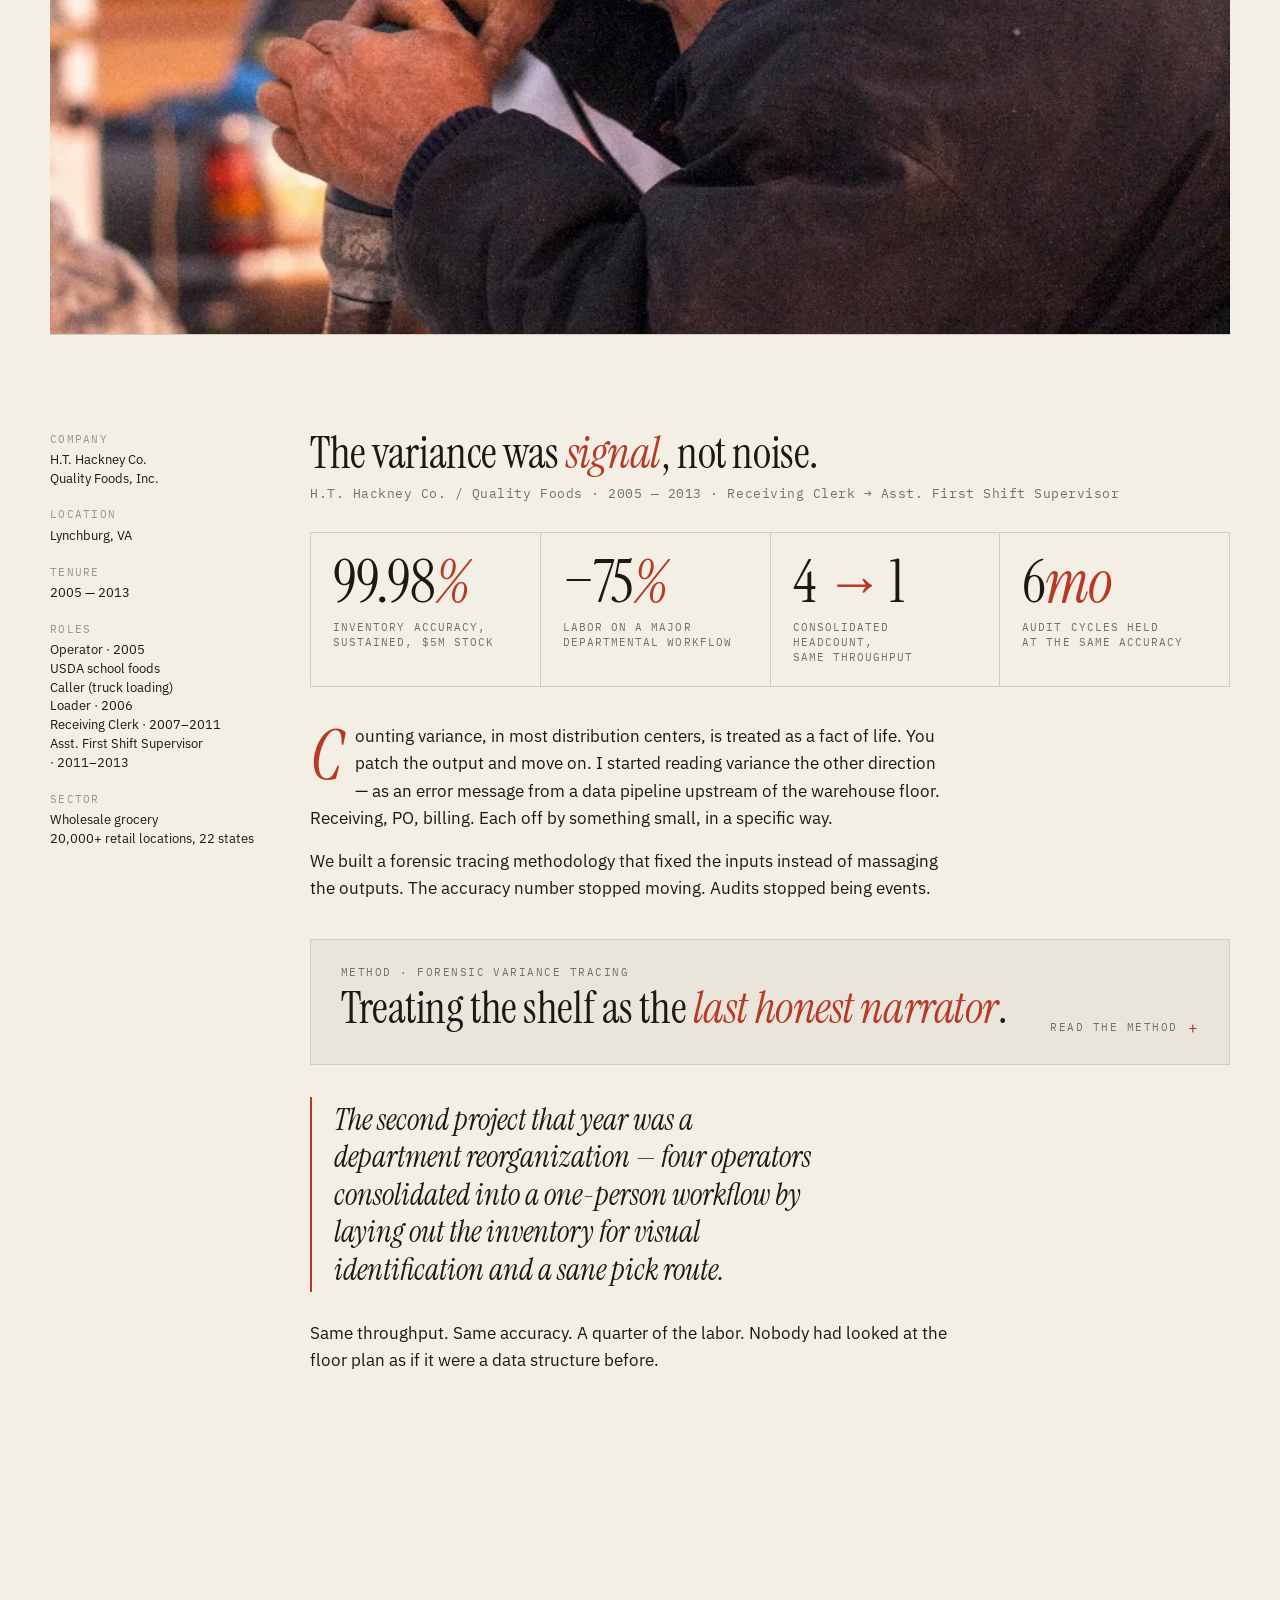
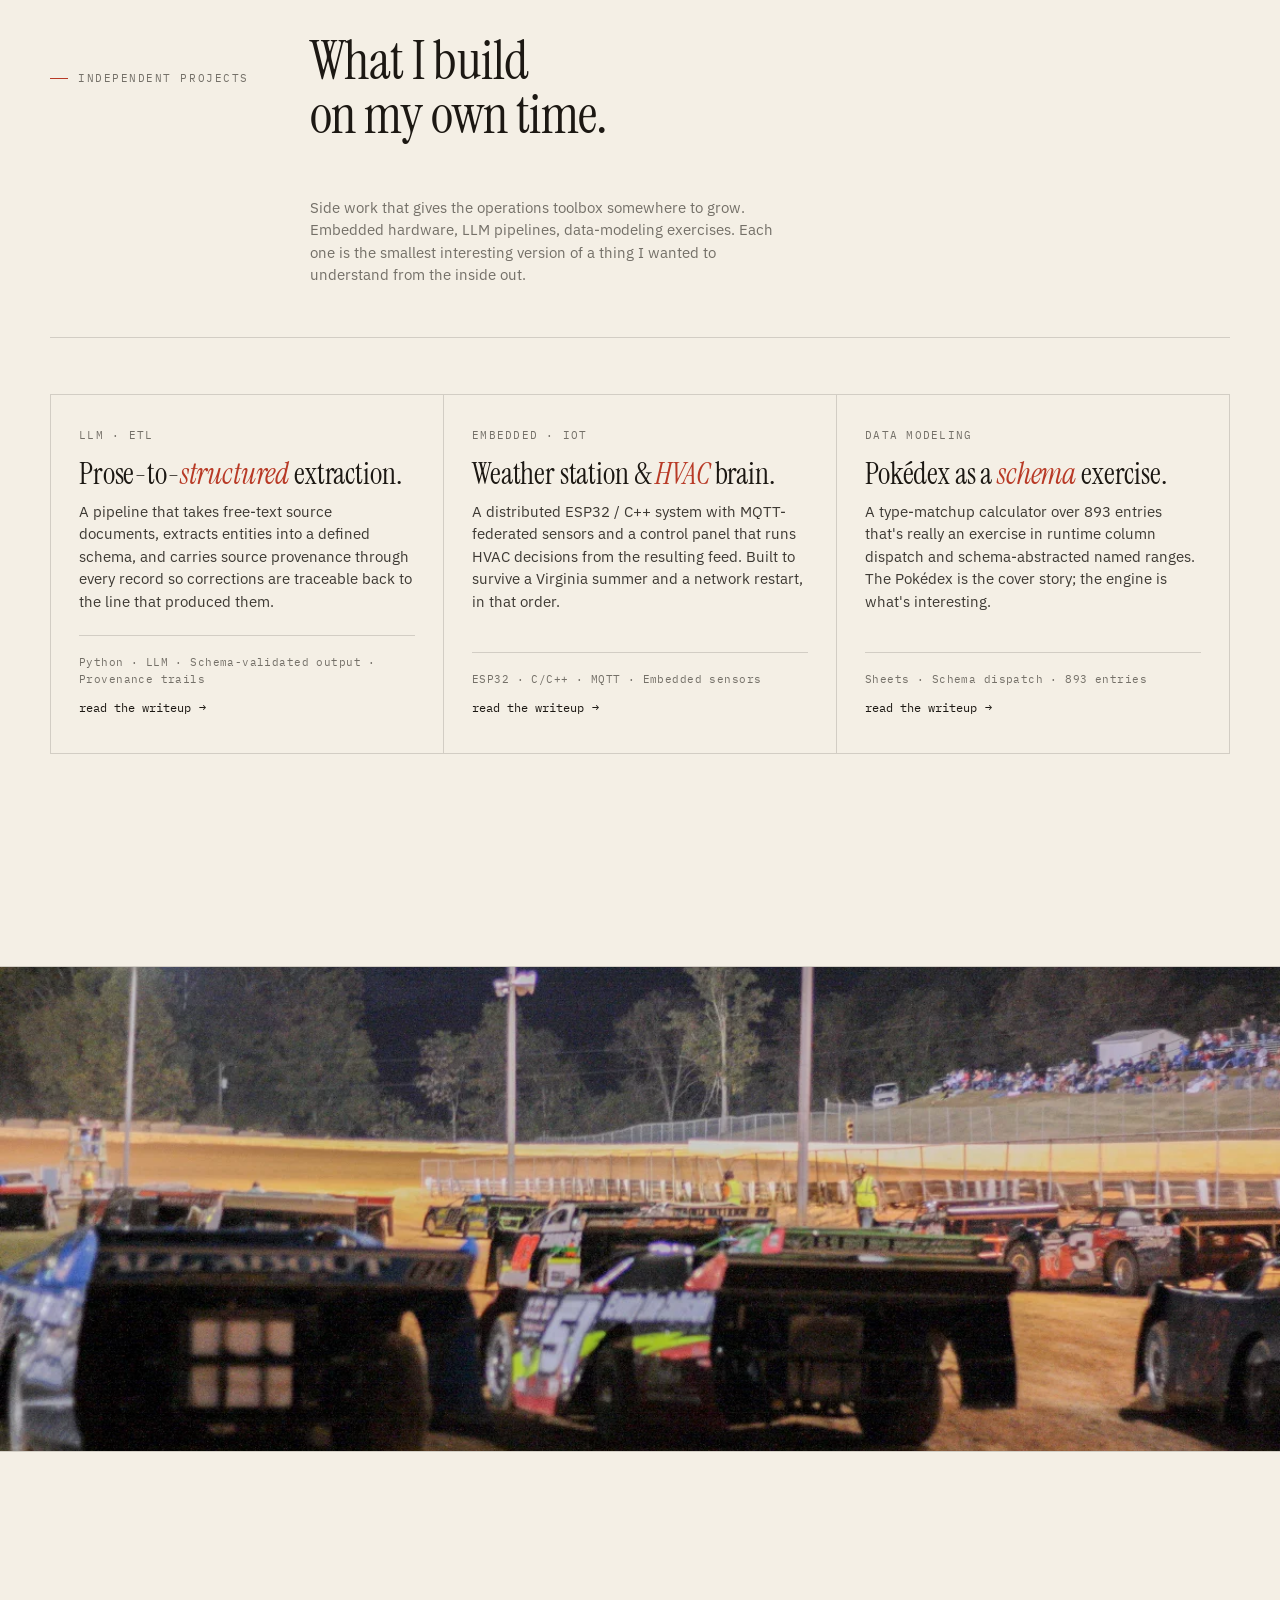
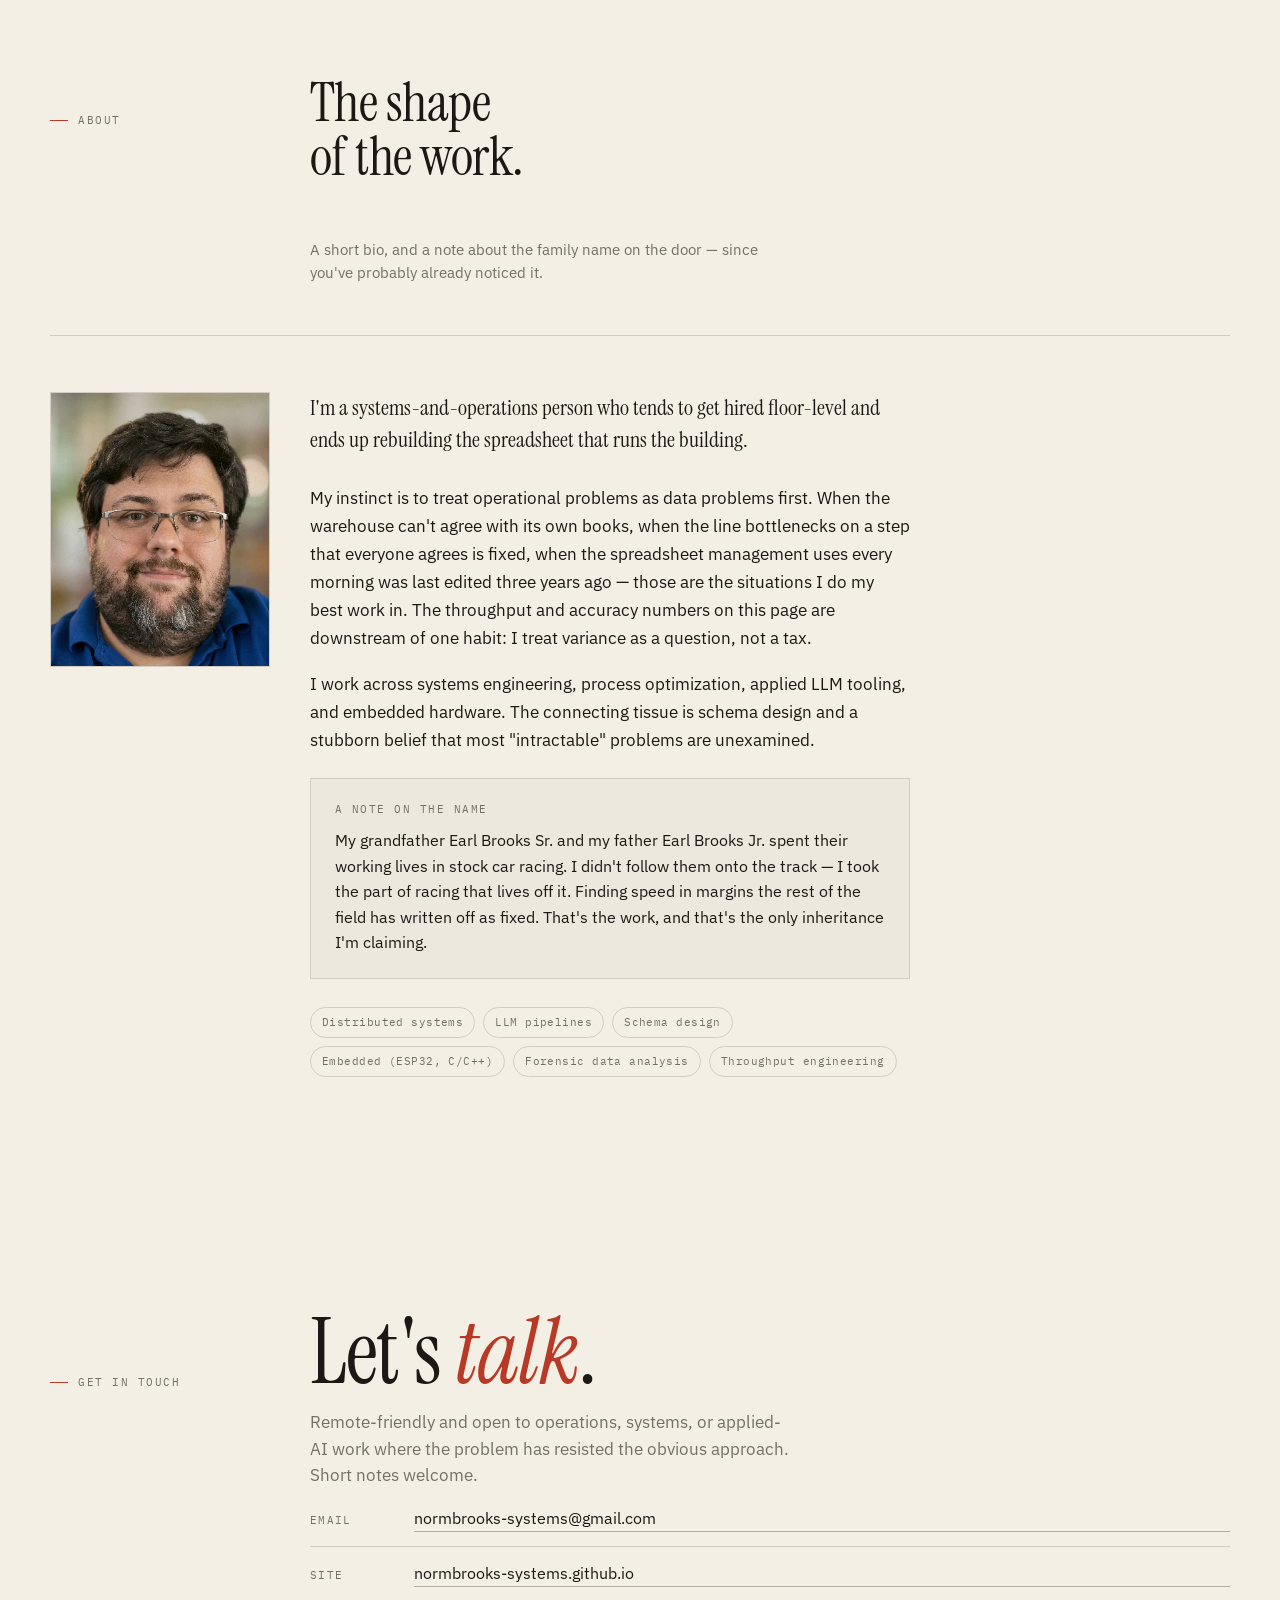
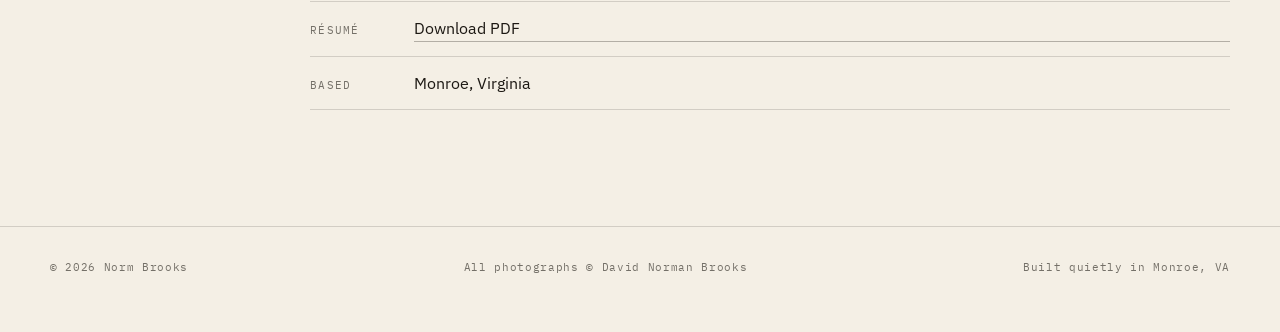
==== commit 1efee6eb: "Update index.html" ====
--- a/index.html
+++ b/index.html
@@ -691,9 +691,9 @@
         <div class="eyebrow">Monroe, VA &middot; 2026</div>
         <h1>I find the <em>speed</em><br/>others miss.</h1>
         <p class="lede">
-          Systems and operations work for places where the obvious answer has already failed.
-          Two decades of reframing process bottlenecks, repairing data pipelines, and building
-          the small infrastructure other people end up depending on.
+          Systems and operations optimization for extracting speed from mature processes.
+          I have two decades of reframing process bottlenecks, repairing data pipelines, 
+          and building the small infrastructure other people end up depending on.
         </p>
         <div class="hero-meta">
           <span><b>20+</b> &nbsp;years in operations</span>
@@ -861,10 +861,9 @@
 
             <p>
               In October 2024 I moved off the floor into Production Supervisor
-              over the night shift. The line climbed steadily from there — by
-              February it was holding a sustained 20% production uplift, and it
-              kept holding through September. The week I stopped being the
-              supervisor, the number more or less stopped too.
+              over the night shift. During the time I was supervisor, average
+              throughput increased steadily until February, after which it held
+              at a 20% uplift until I moved to my next role.
             </p>
 
             <p>
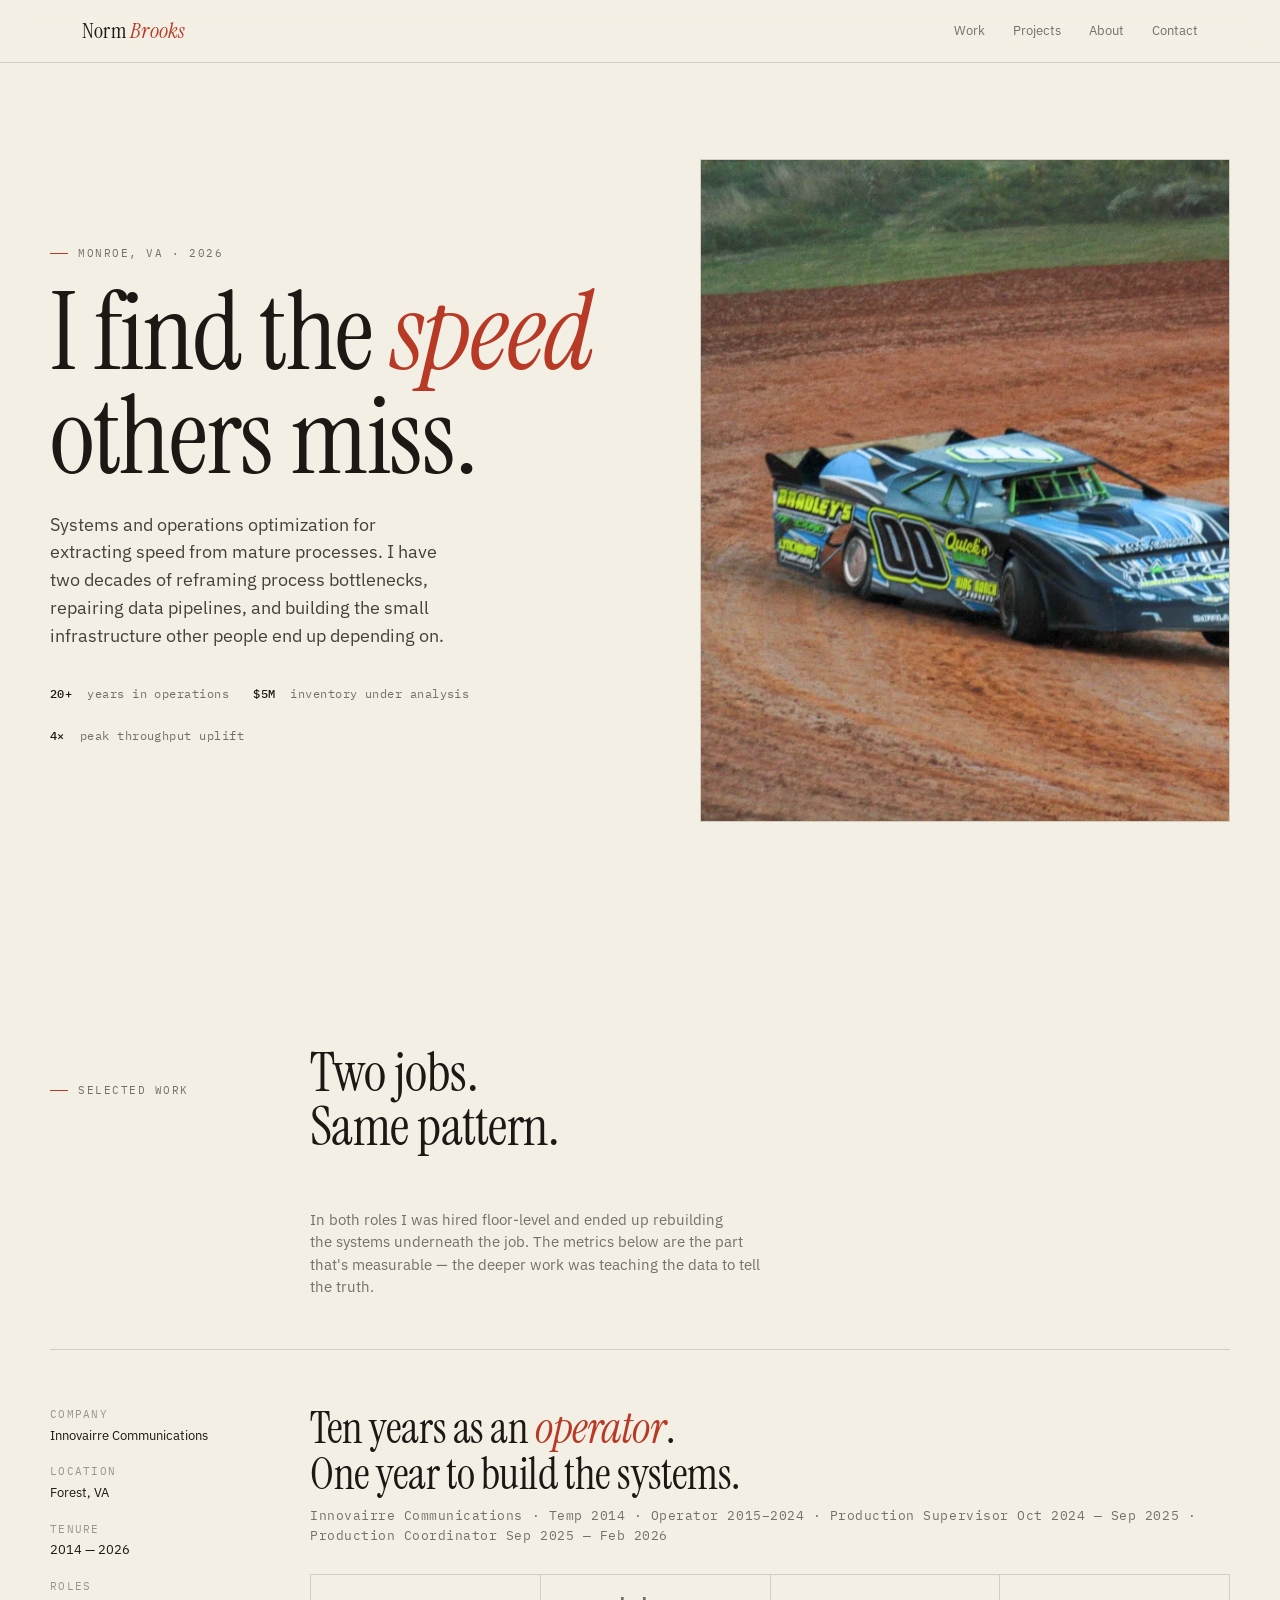
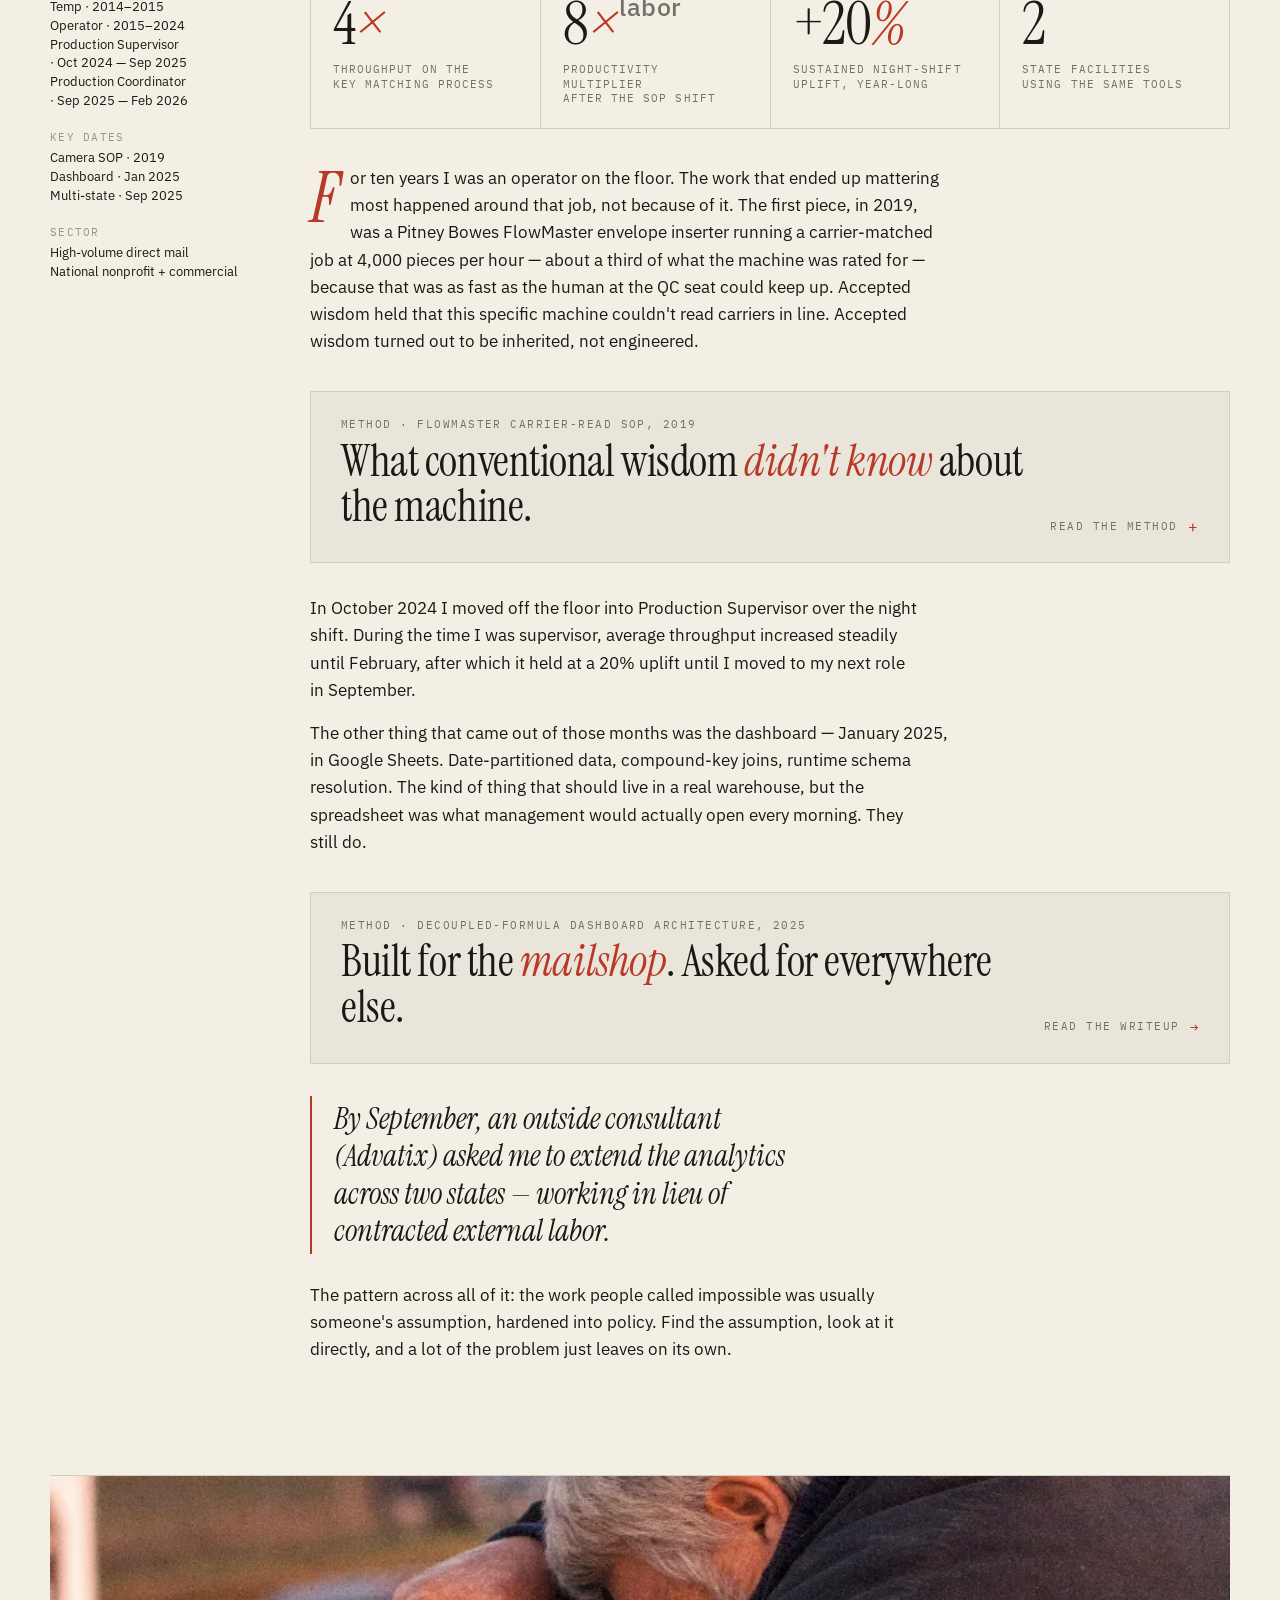
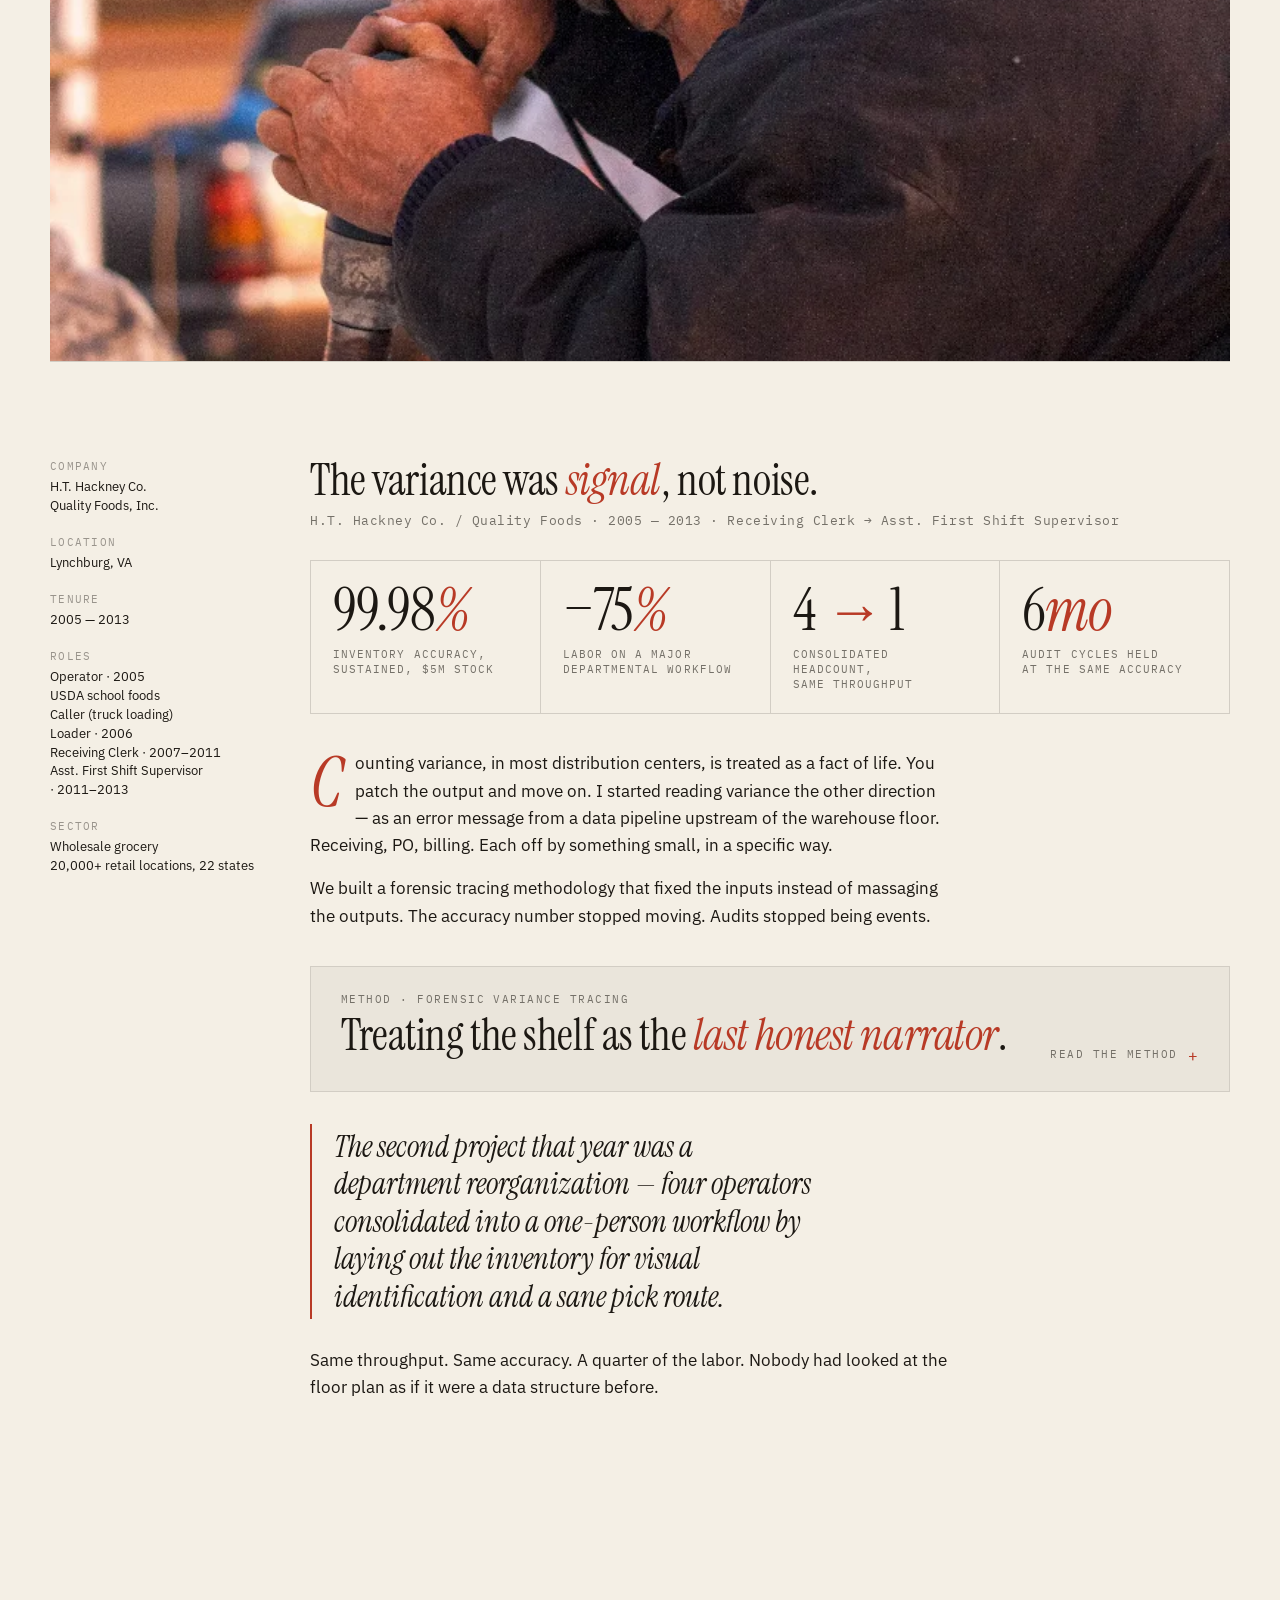
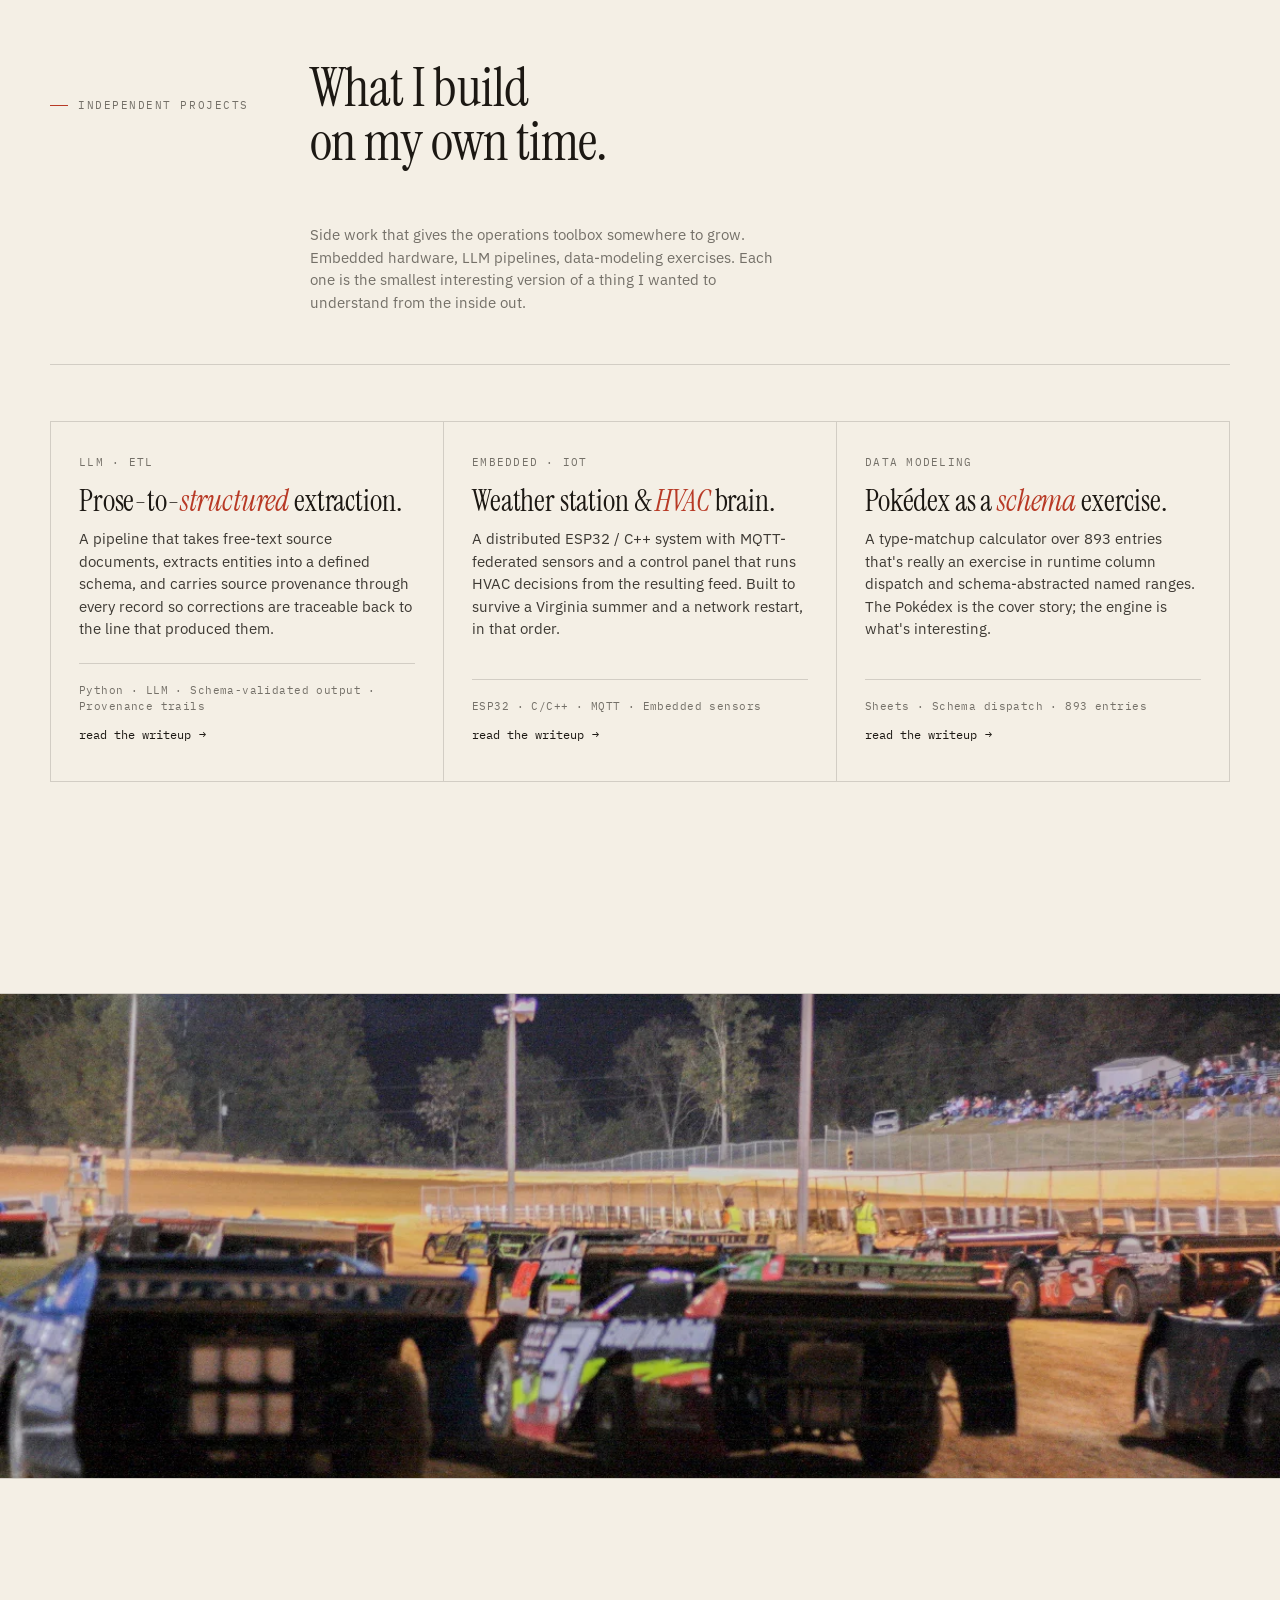
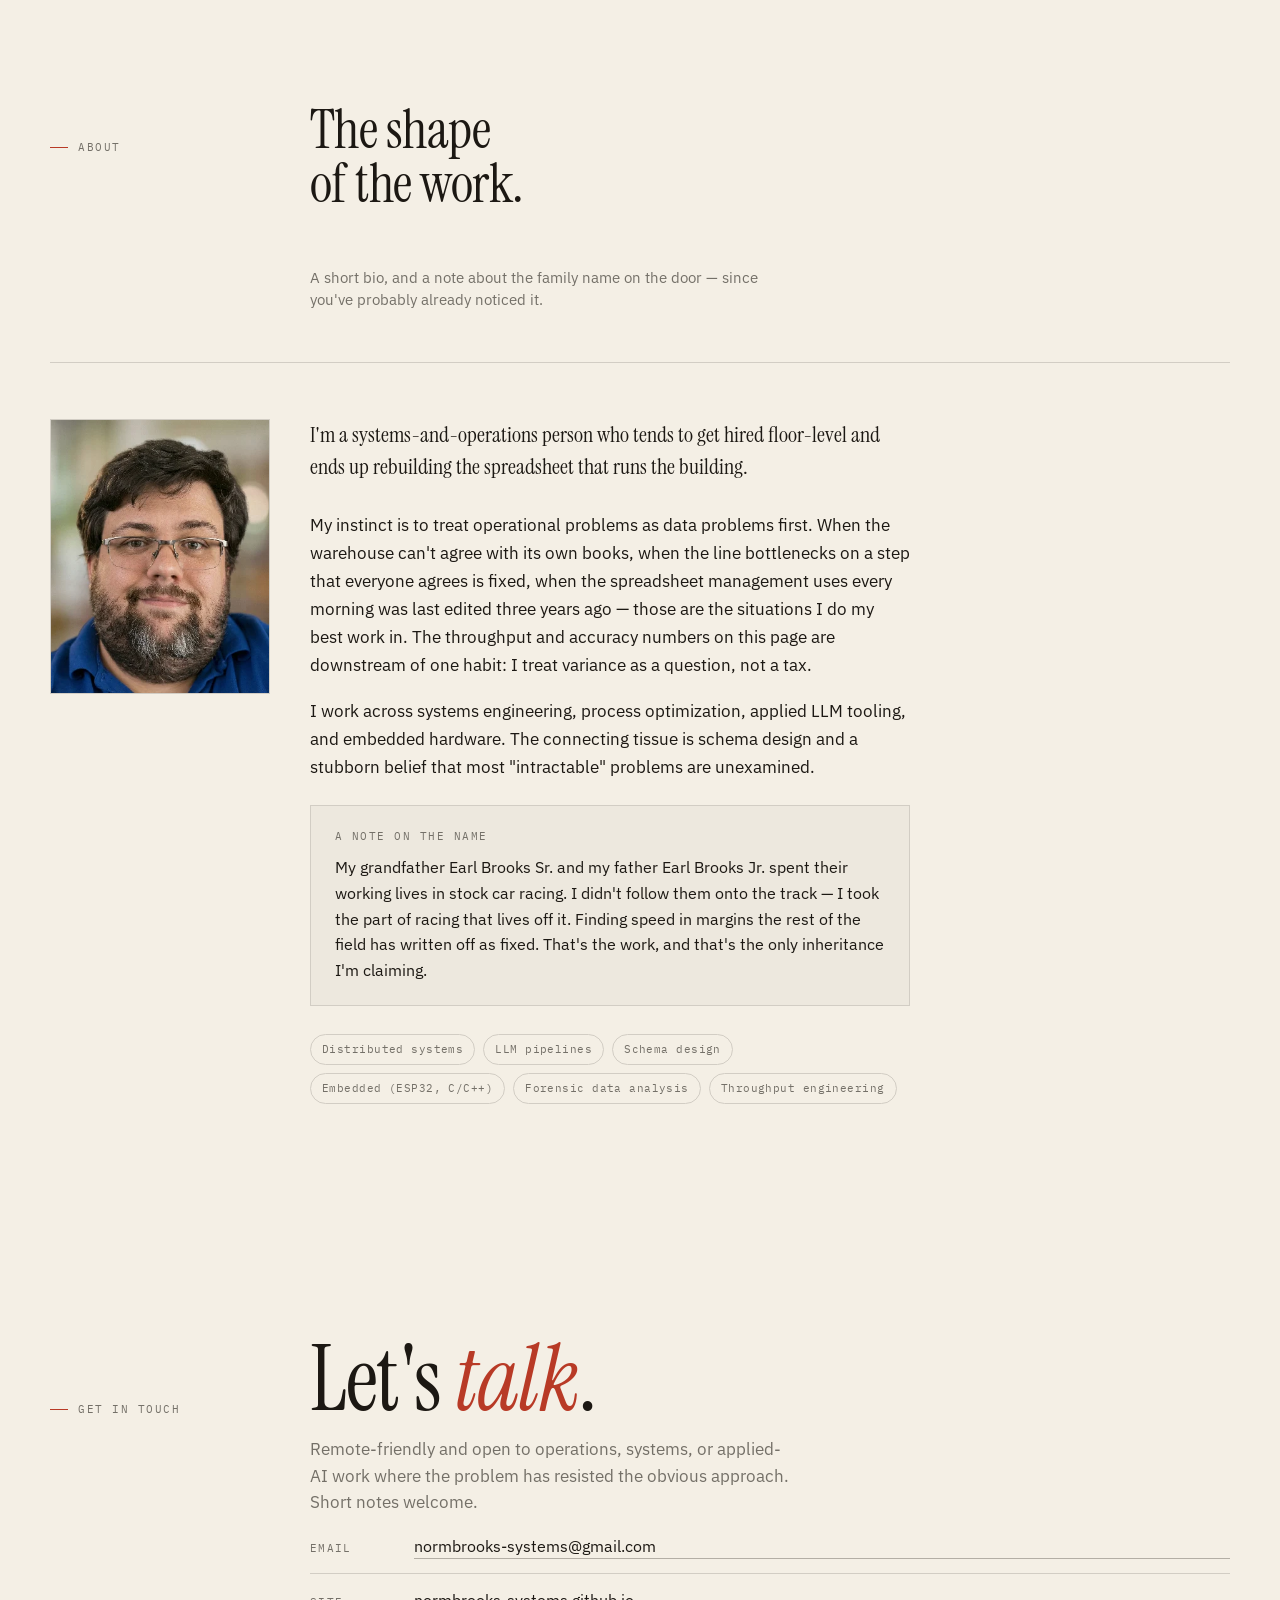
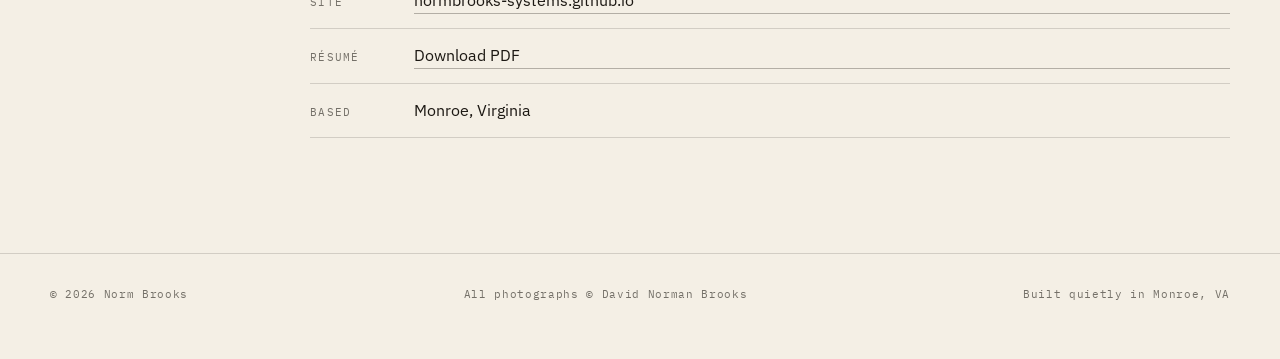
==== commit bae2518d: "Update index.html" ====
--- a/index.html
+++ b/index.html
@@ -863,7 +863,7 @@
               In October 2024 I moved off the floor into Production Supervisor
               over the night shift. During the time I was supervisor, average
               throughput increased steadily until February, after which it held
-              at a 20% uplift until I moved to my next role.
+              at a 20% uplift until I moved to my next role in September.
             </p>
 
             <p>
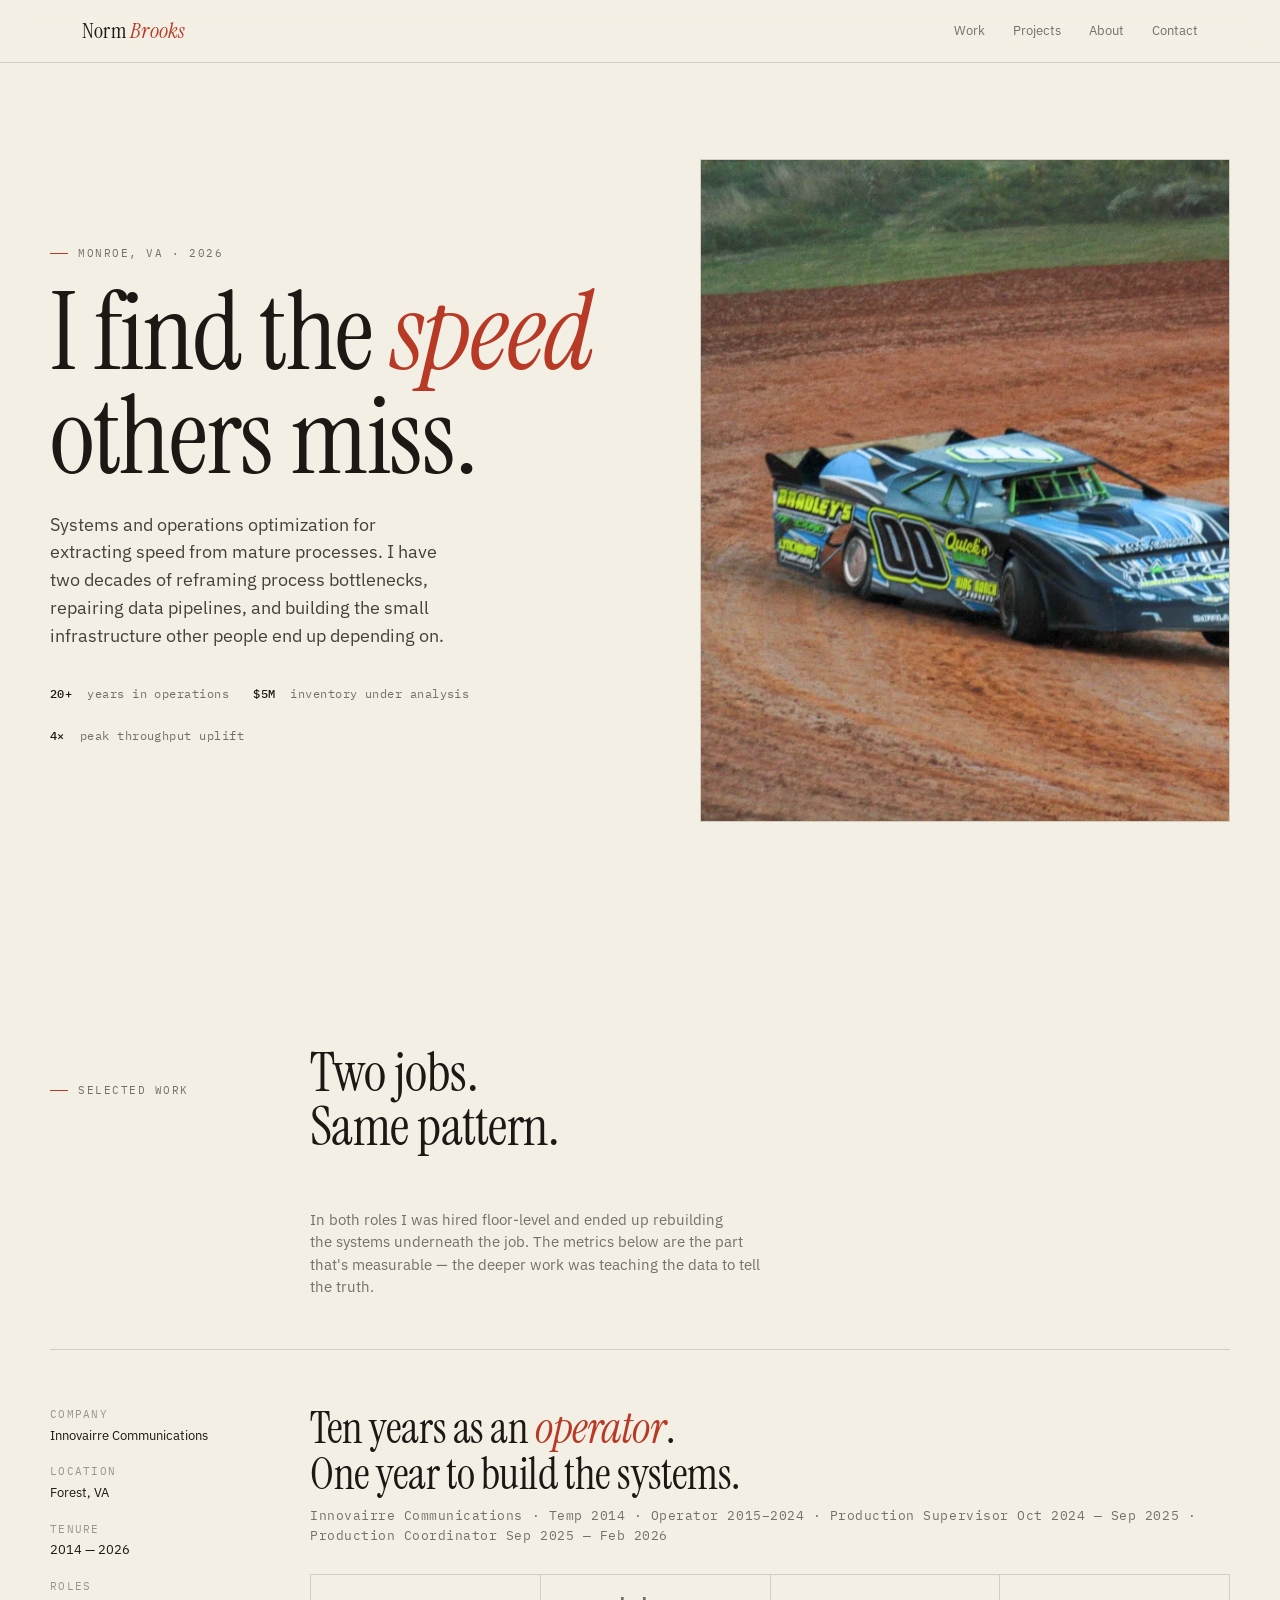
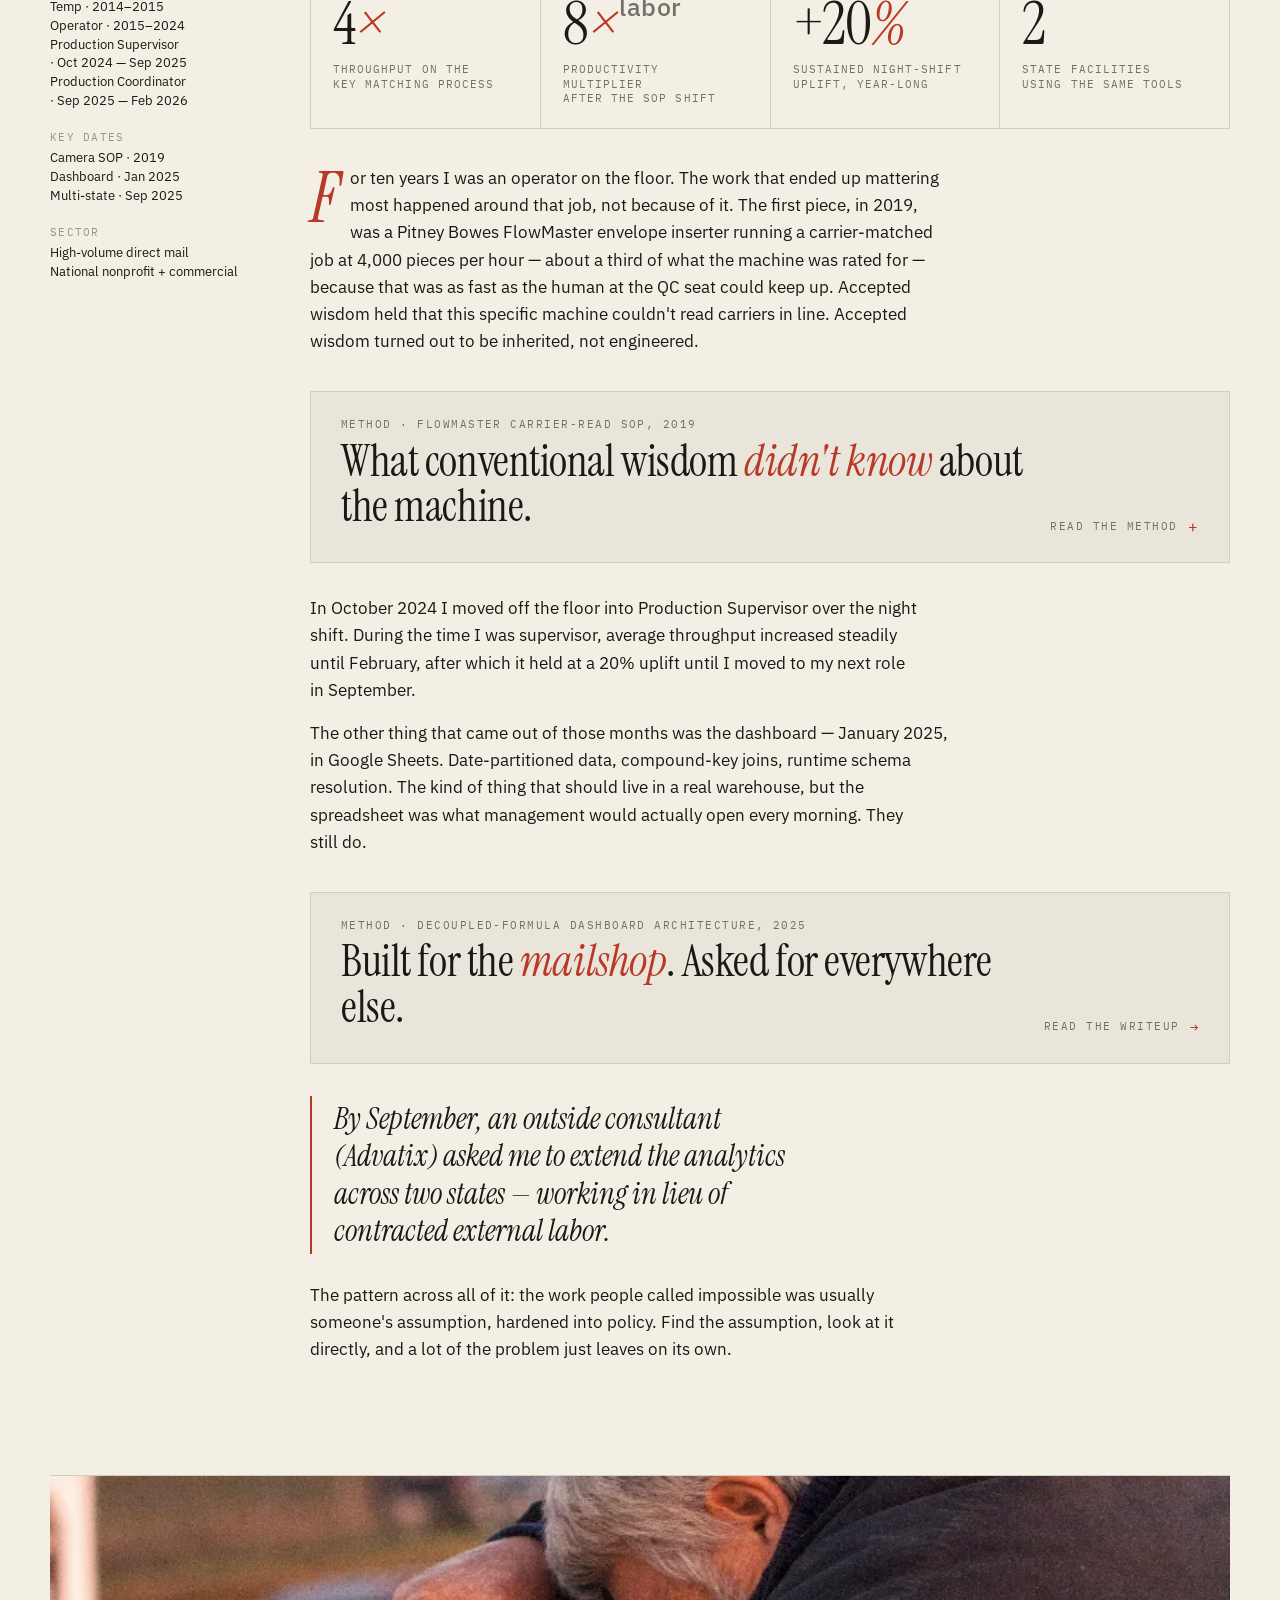
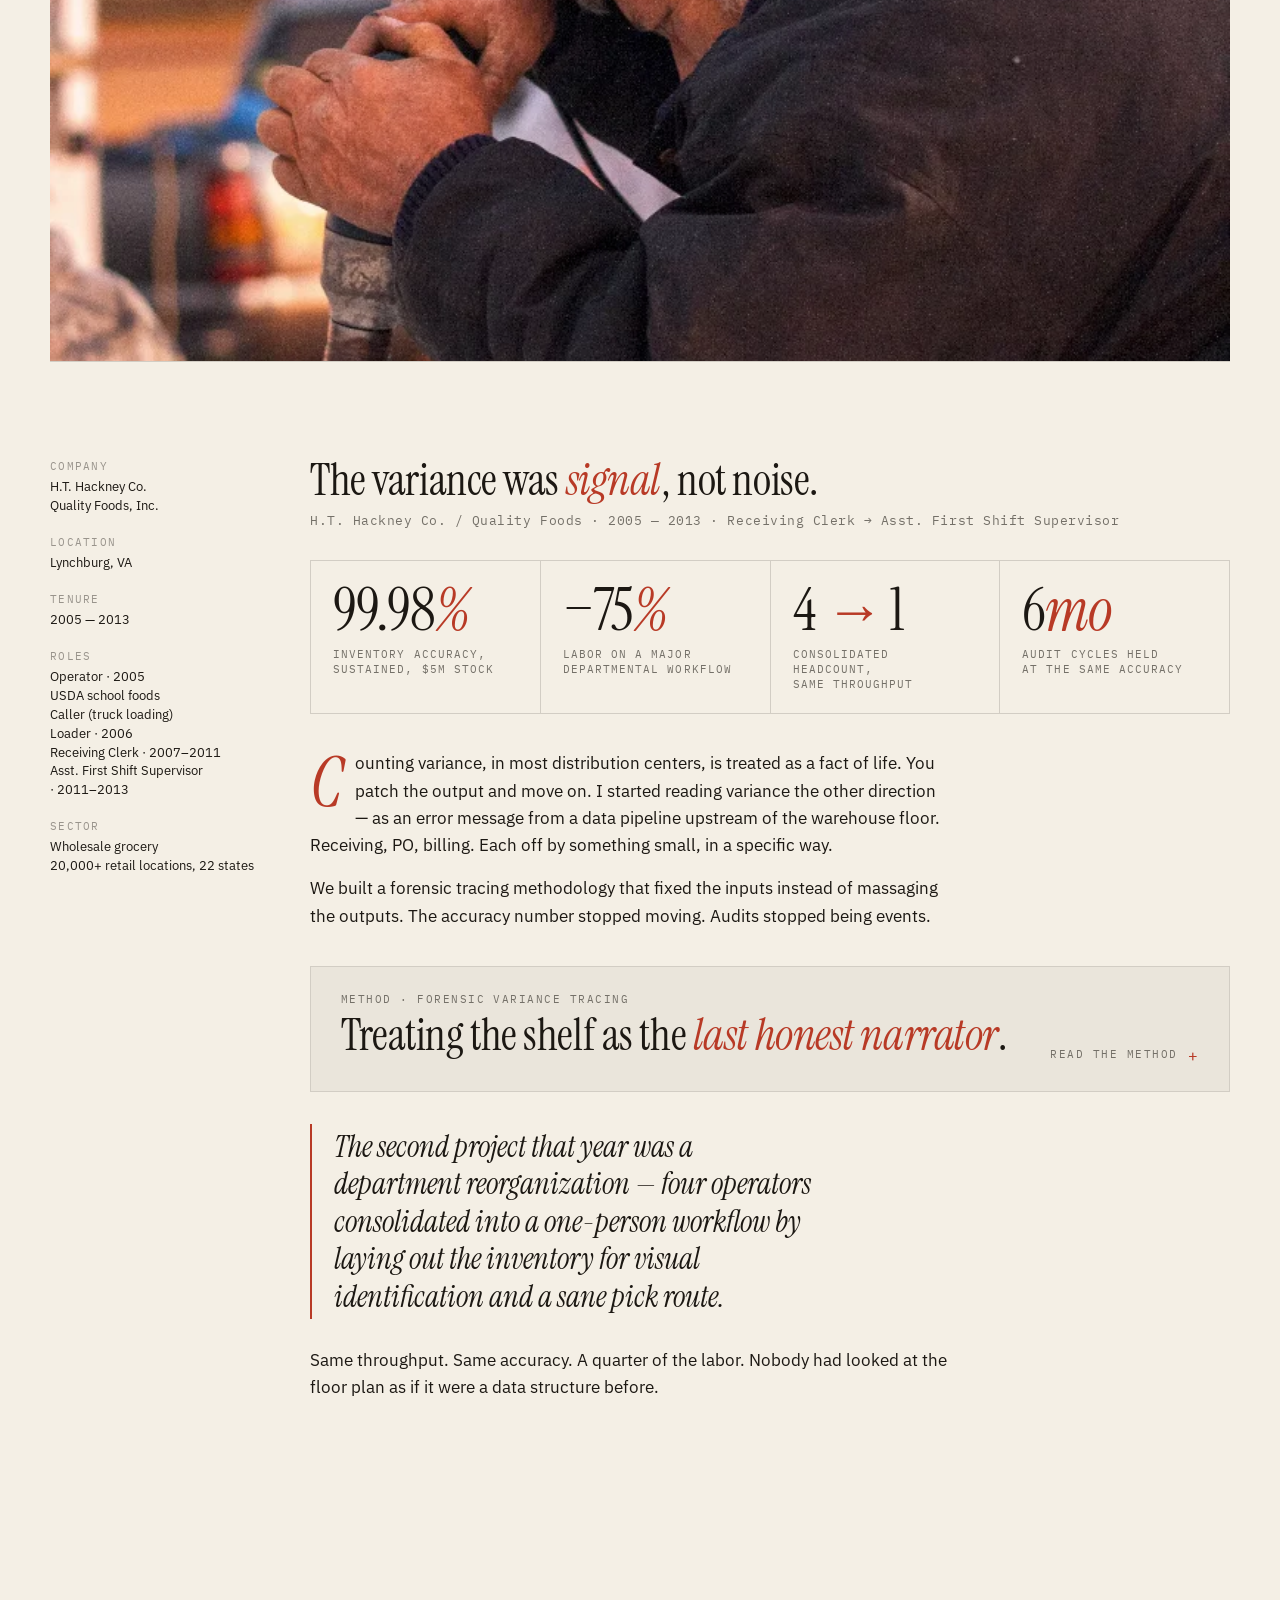
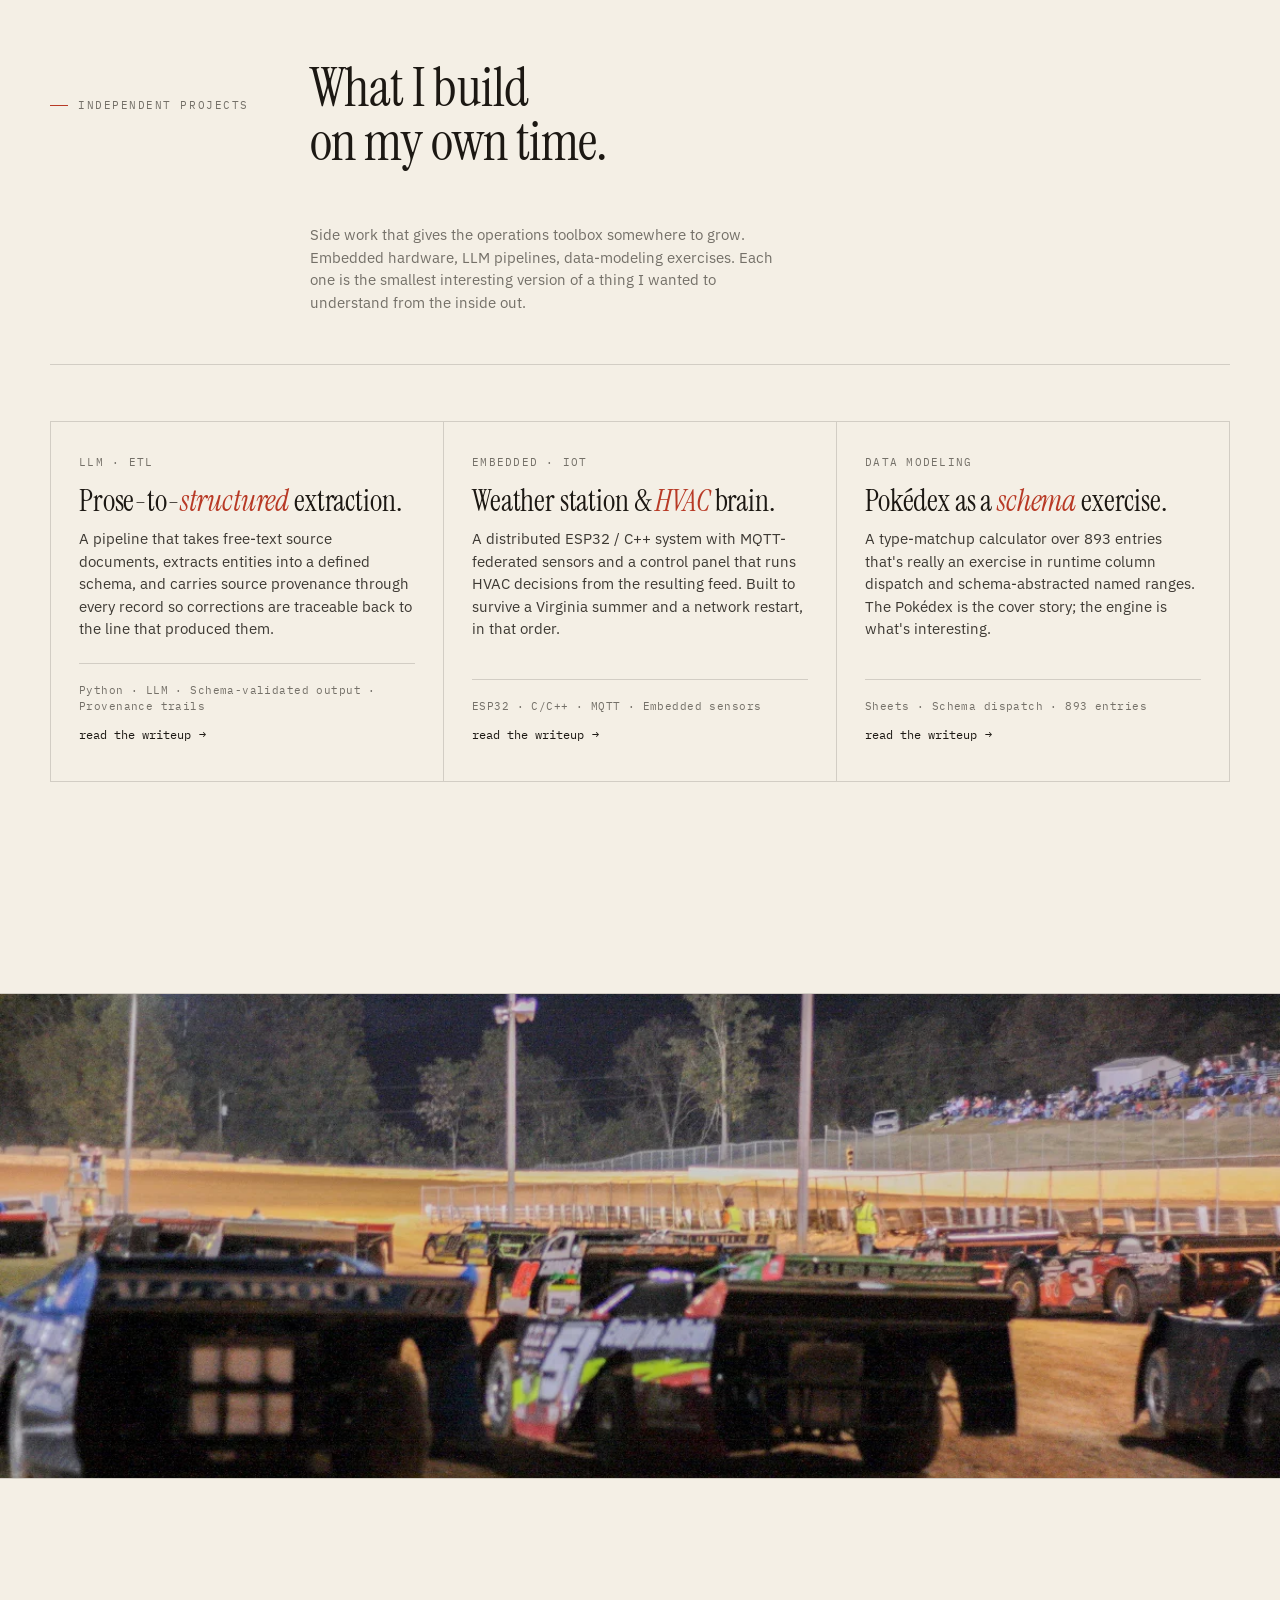
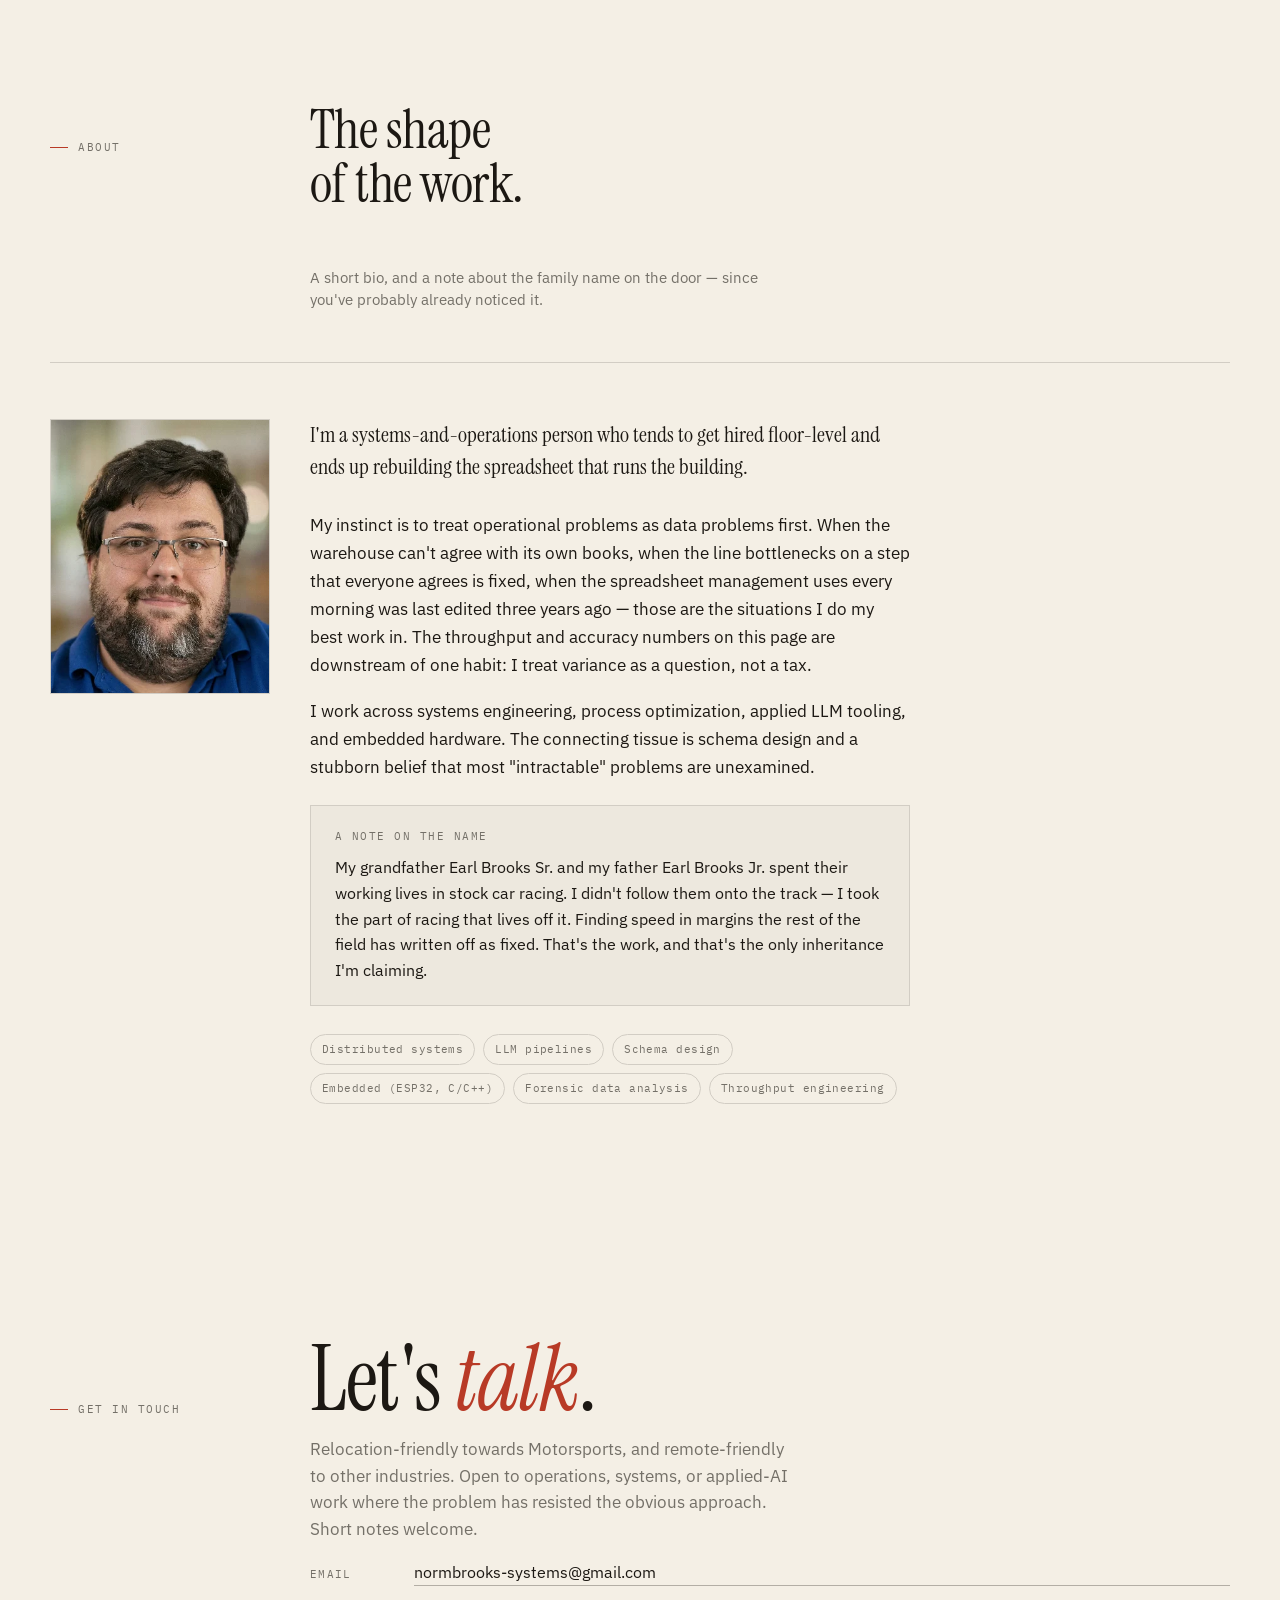
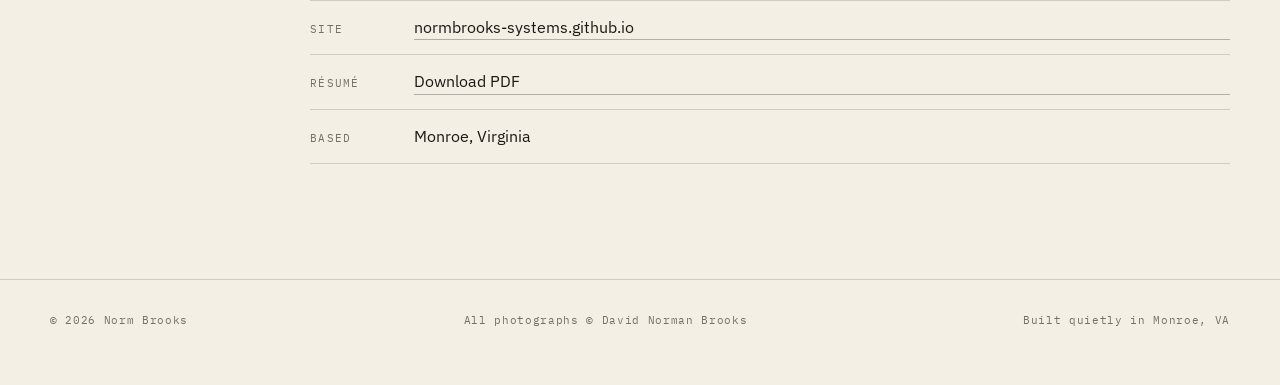
==== commit 5a1c57b7: "Update index.html" ====
--- a/index.html
+++ b/index.html
@@ -1183,7 +1183,7 @@
         <div>
           <h2>Let's <em>talk</em>.</h2>
           <p style="max-width:48ch;font-size:16.5px;line-height:1.6;color:var(--muted);margin:0;">
-            Remote-friendly and open to operations, systems, or applied-AI work where
+            Relocation-friendly towards Motorsports, and remote-friendly to other industries. Open to operations, systems, or applied-AI work where
             the problem has resisted the obvious approach. Short notes welcome.
           </p>
 
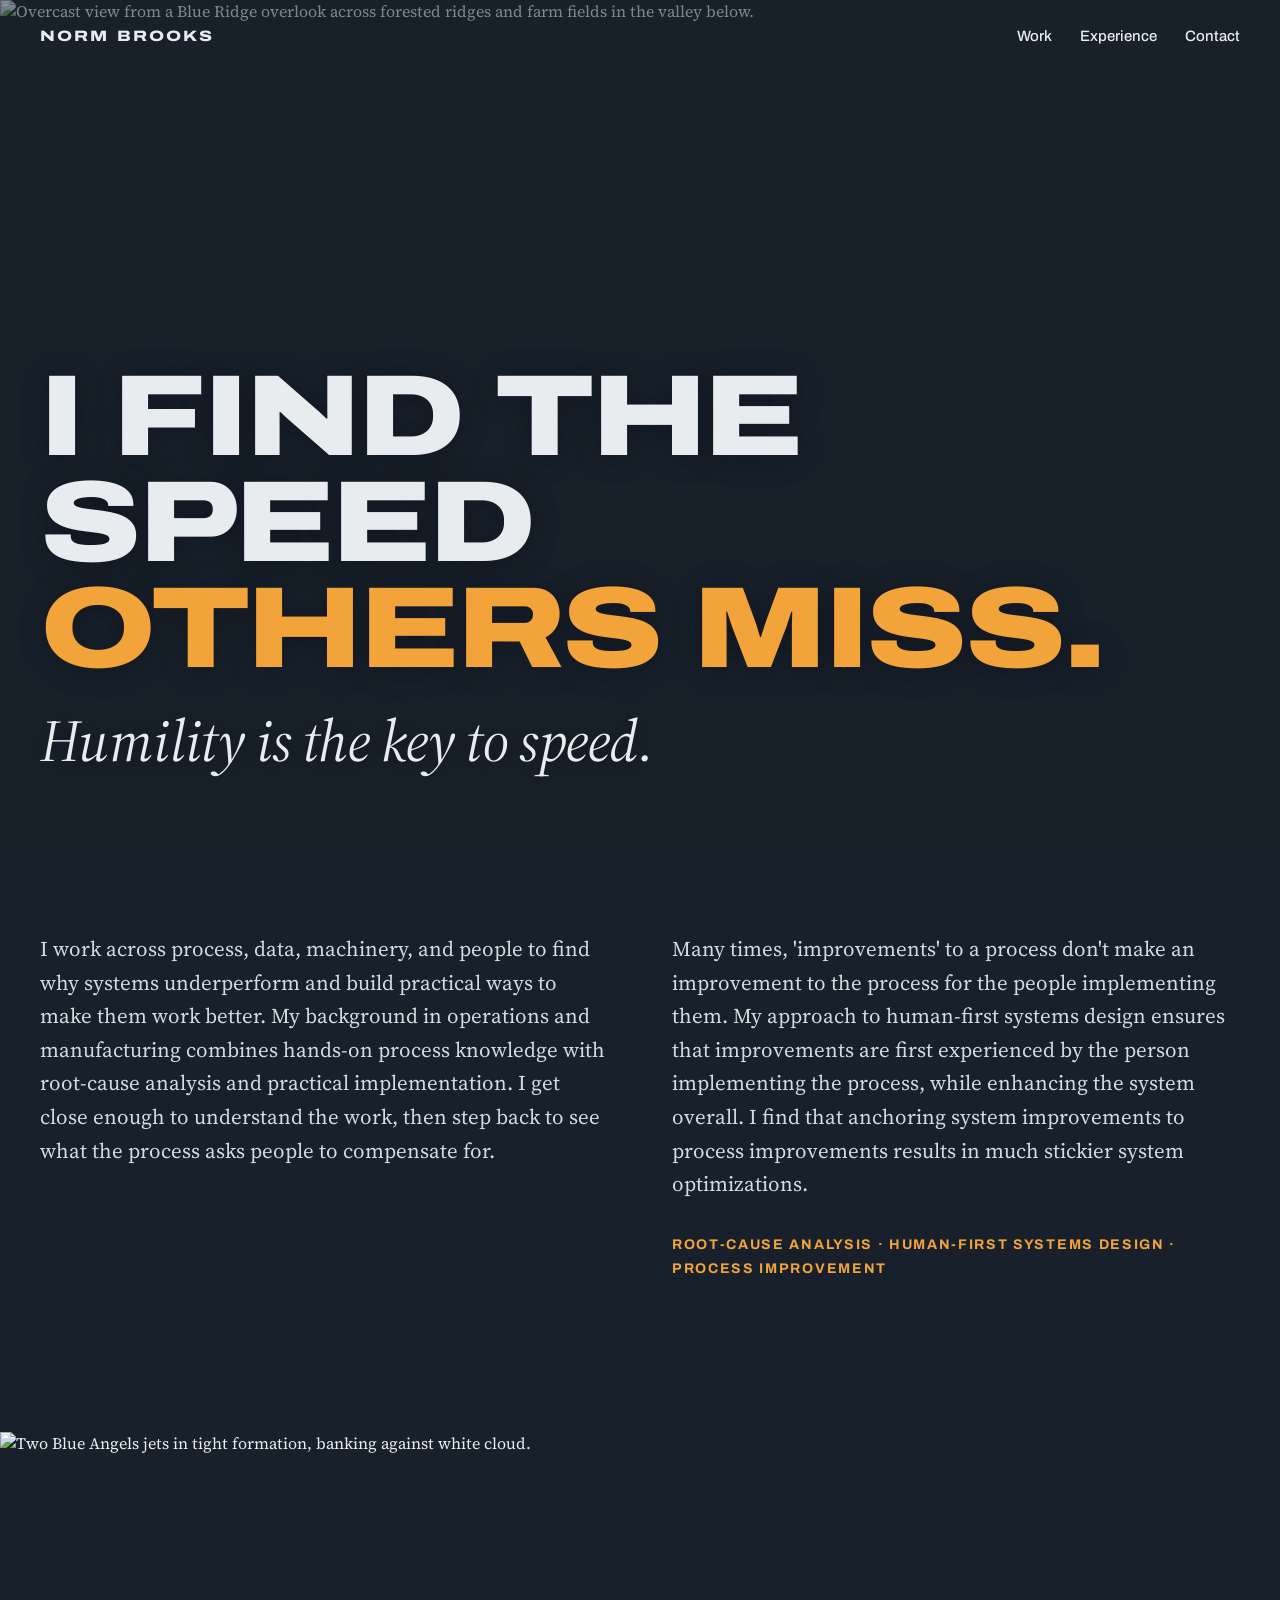
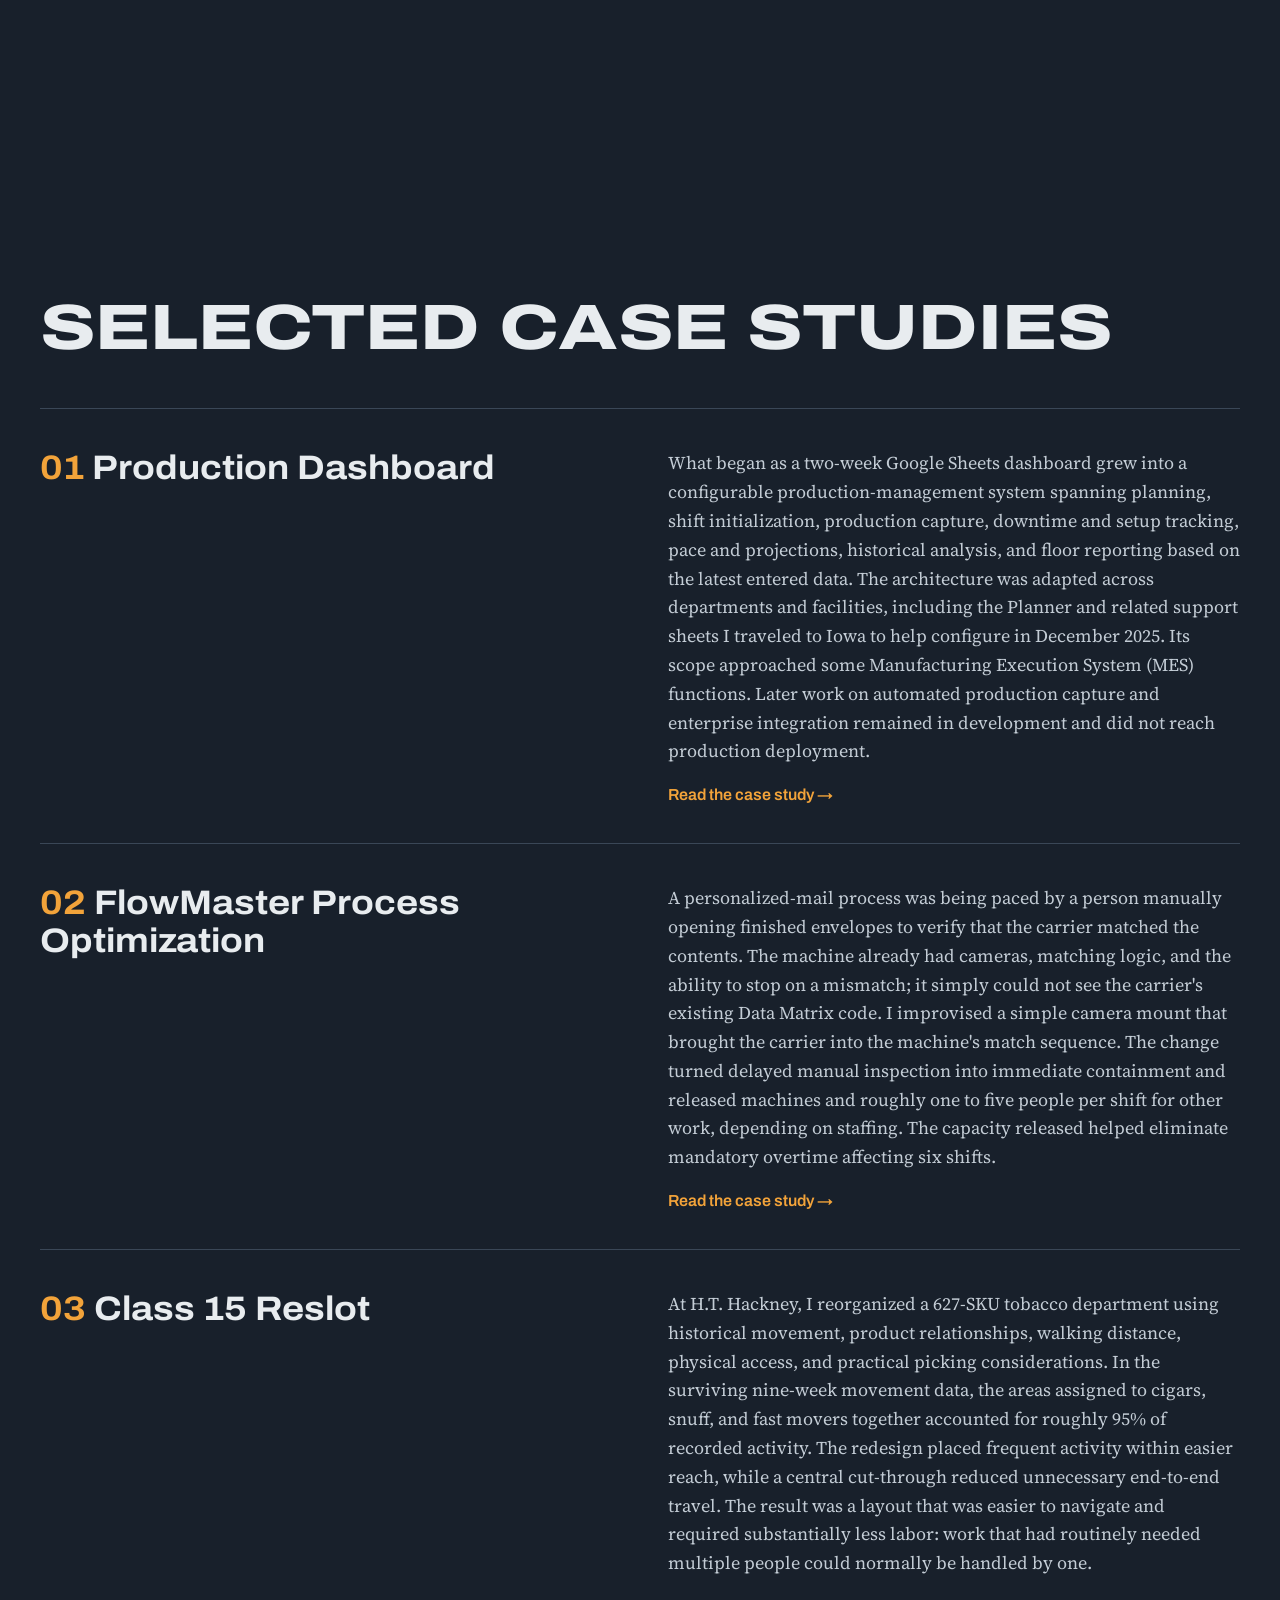
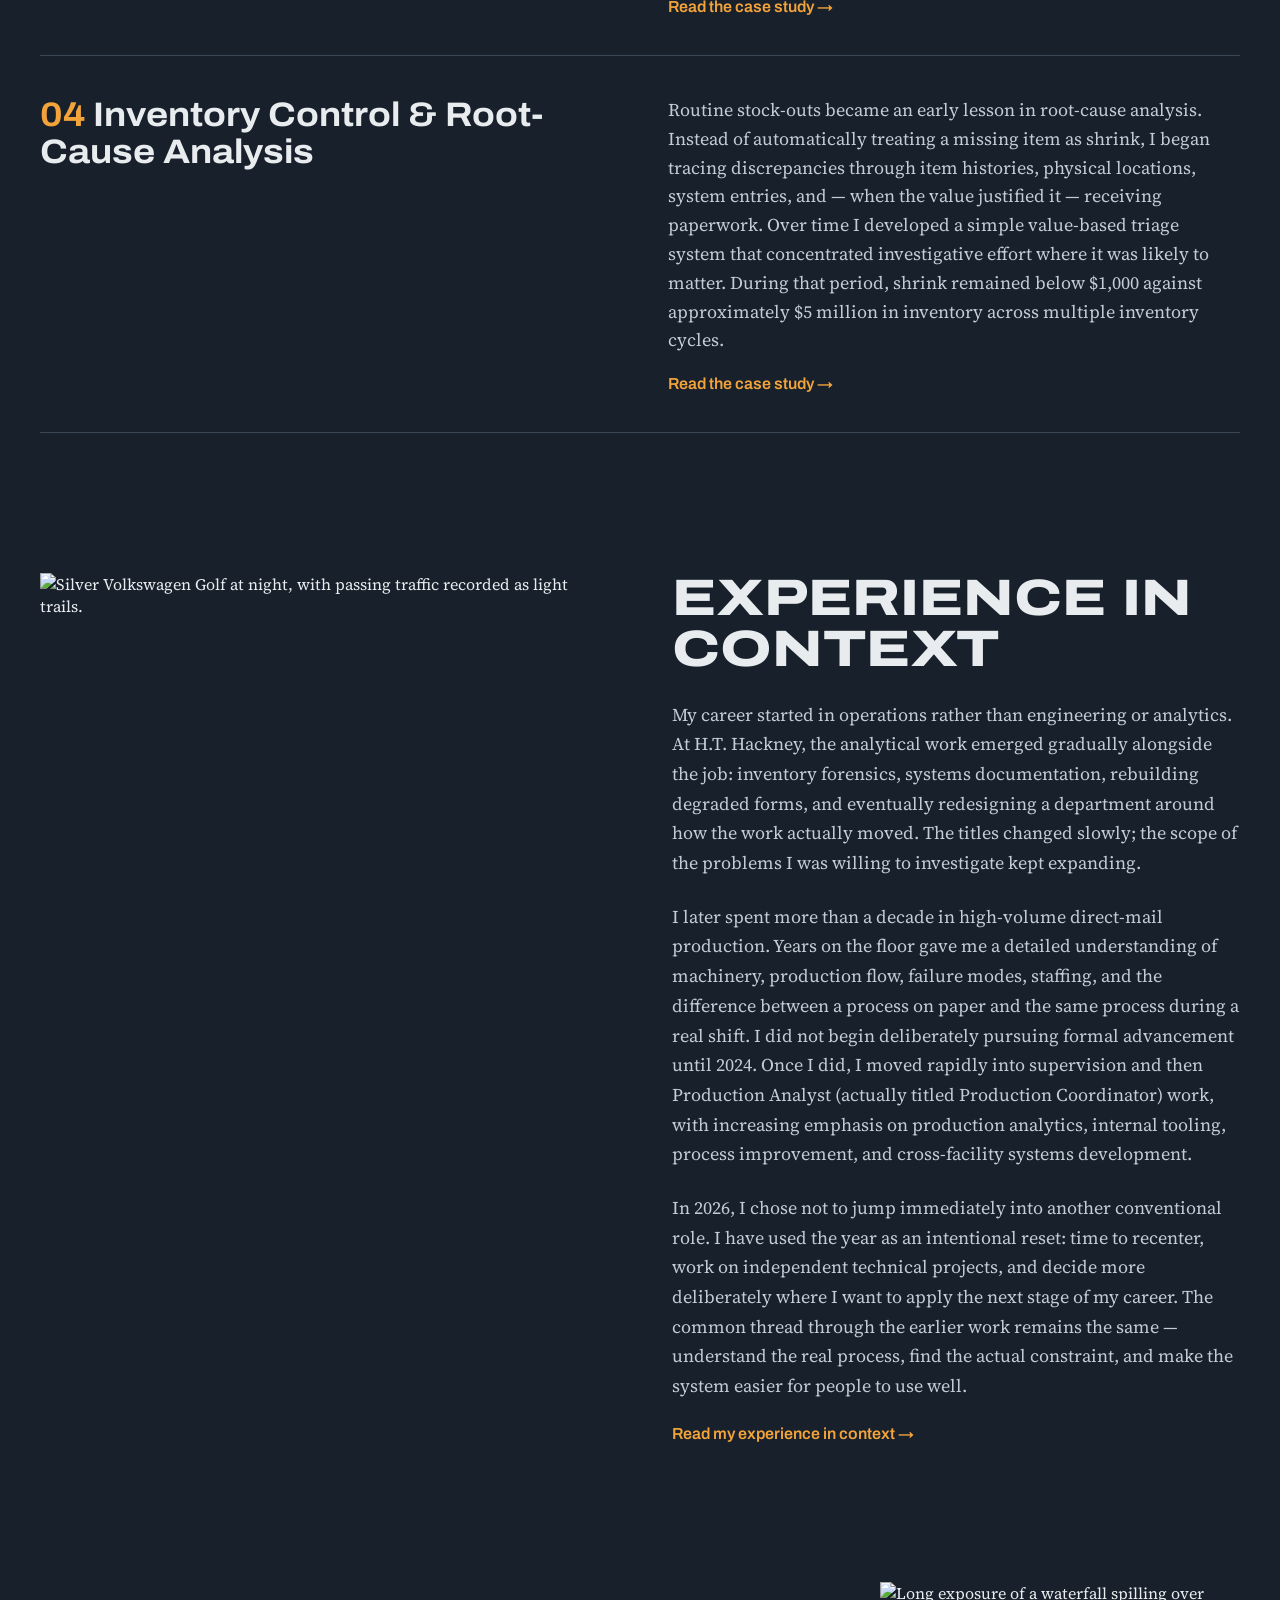
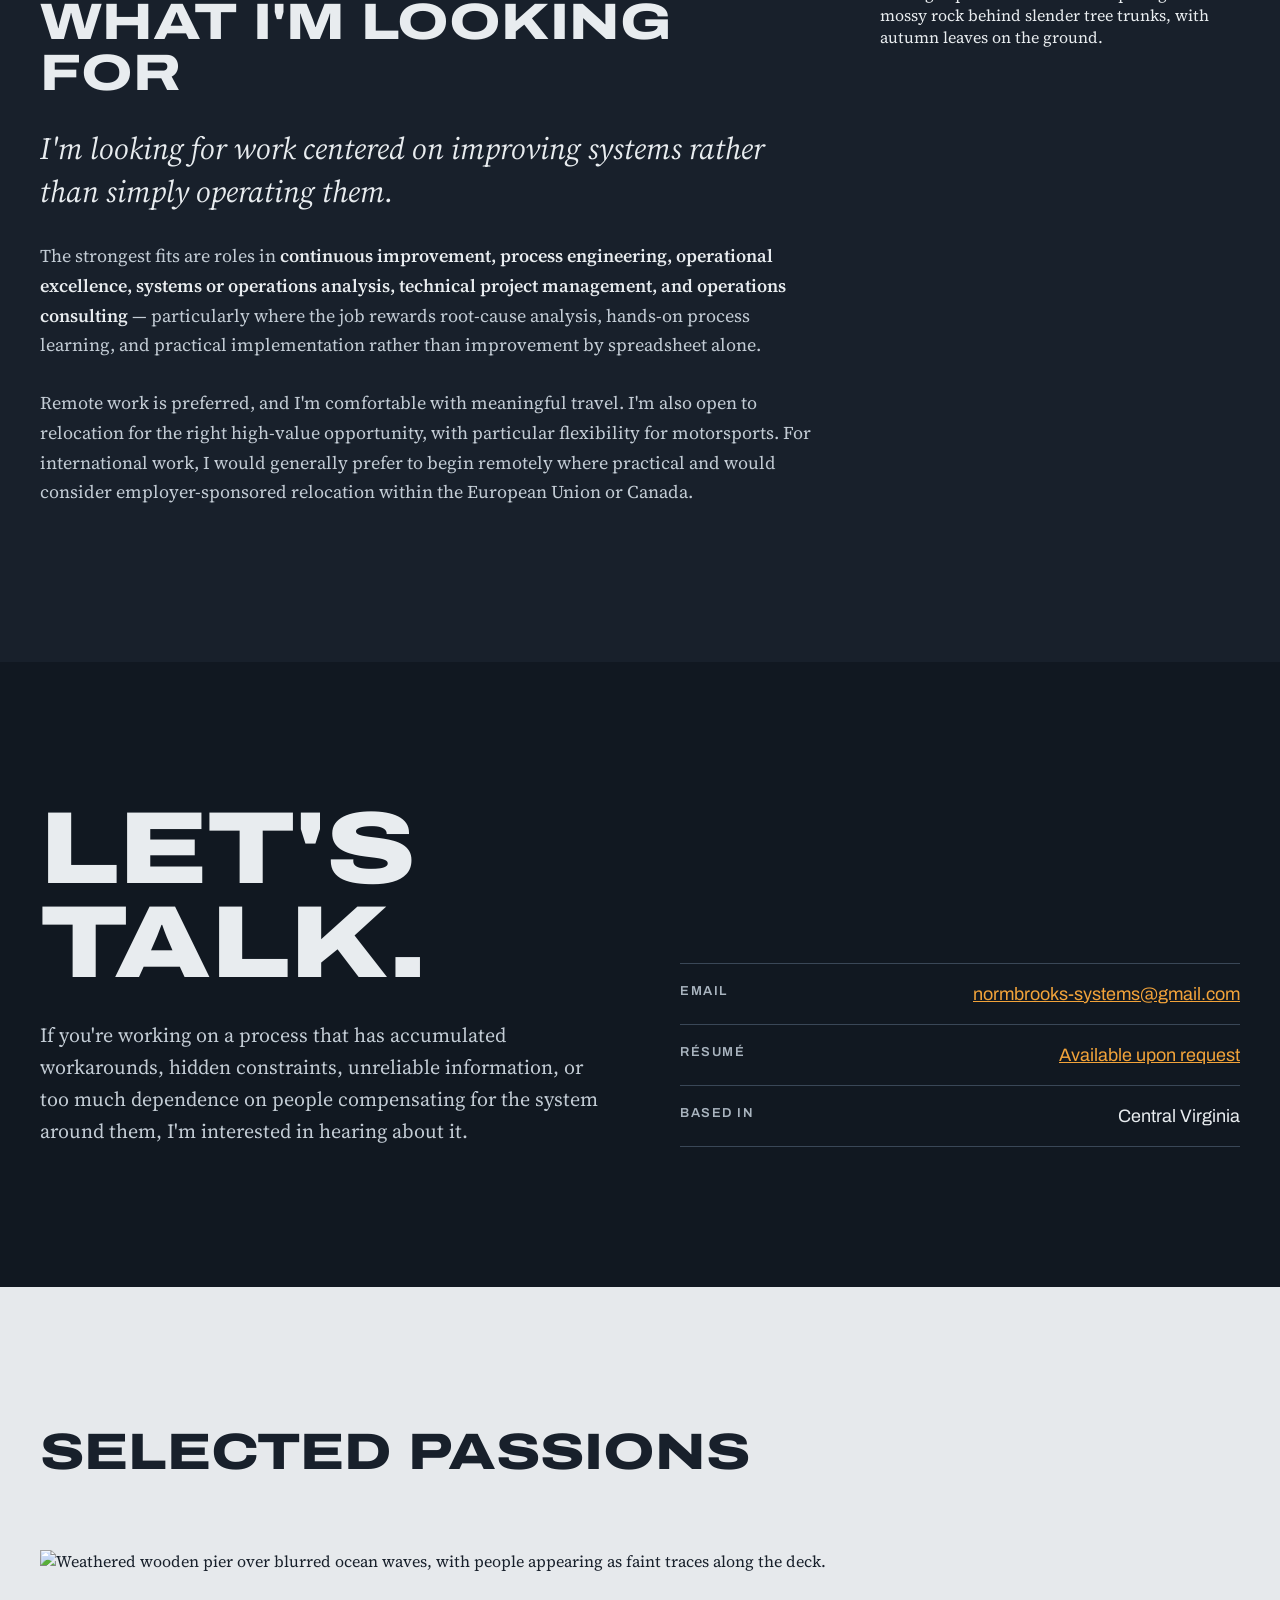
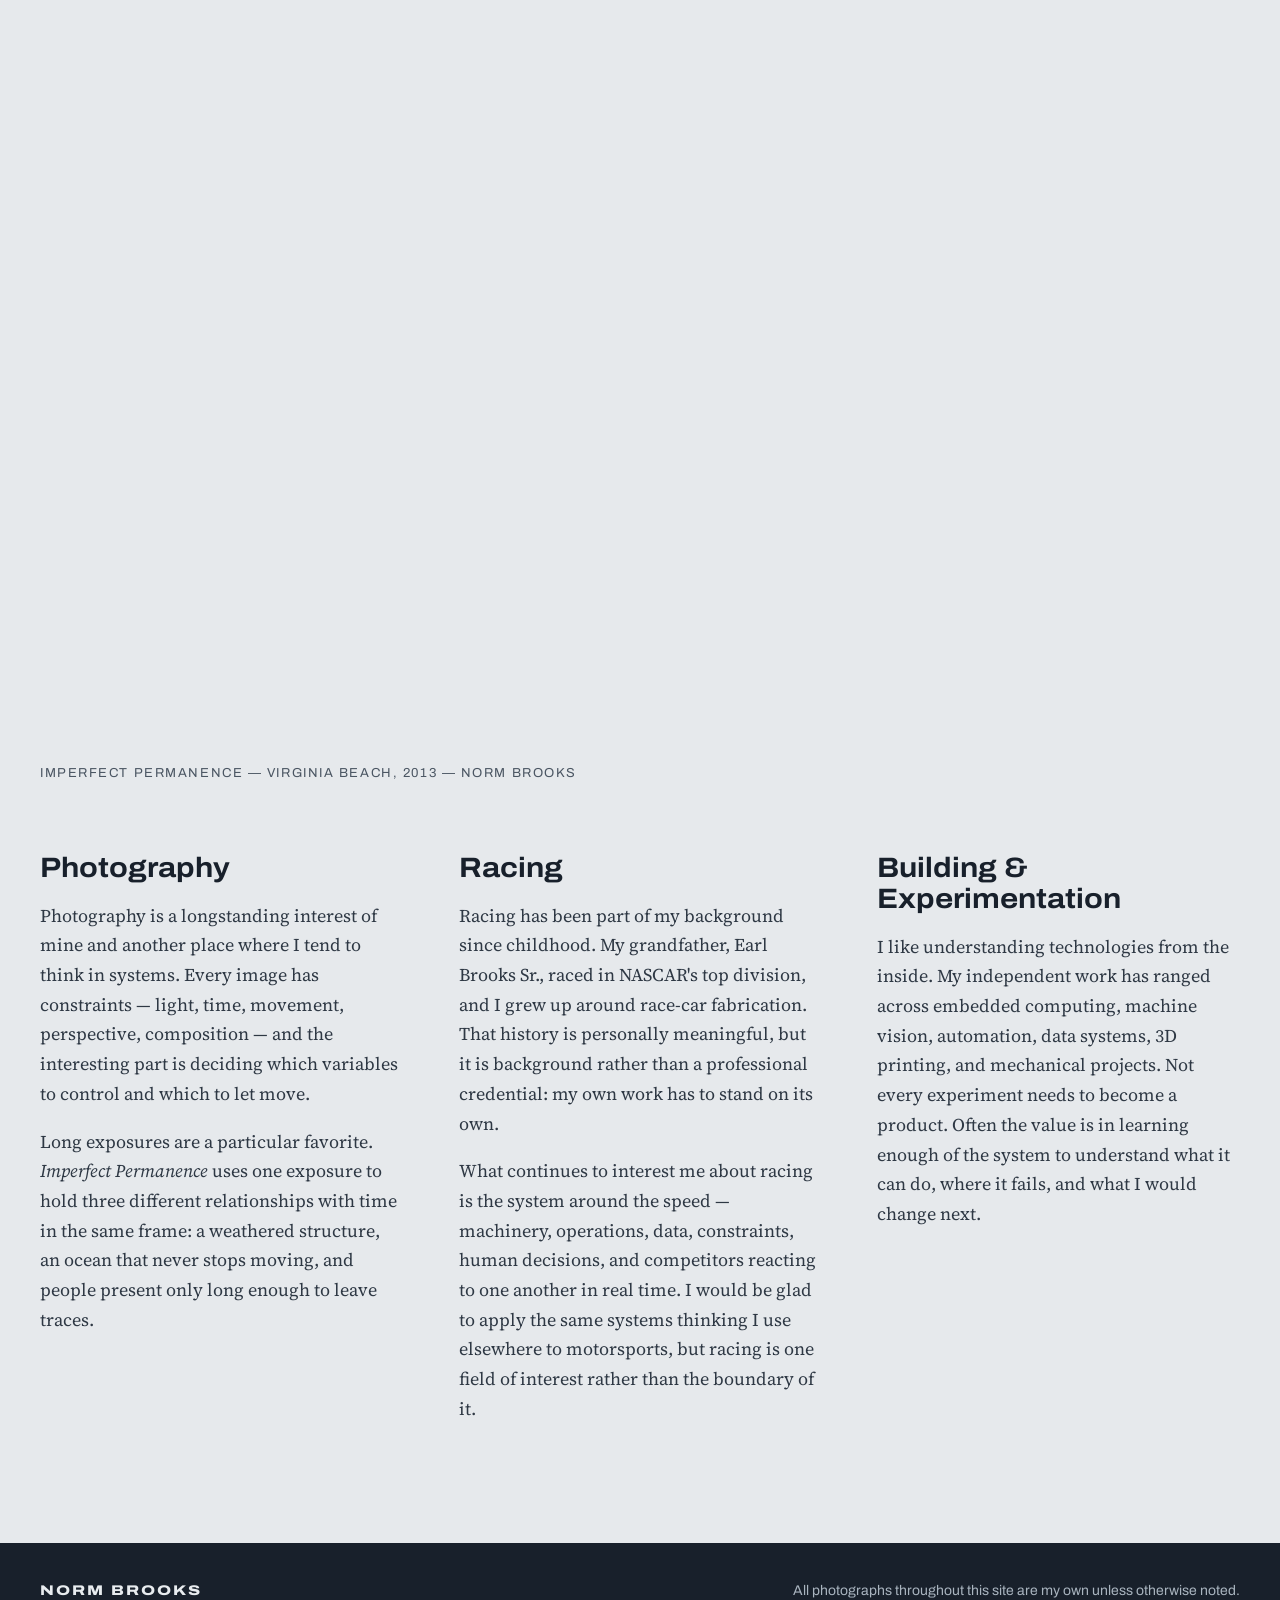
==== commit fb10d886: "Add files via upload" ====
--- a/index.html
+++ b/index.html
@@ -1,1224 +1,172 @@
 <!doctype html>
 <html lang="en">
 <head>
-<meta charset="utf-8" />
-<meta name="viewport" content="width=device-width, initial-scale=1" />
-<title>Norm Brooks — Systems & Operations</title>
-
+<meta charset="utf-8">
+<meta name="viewport" content="width=device-width, initial-scale=1">
+<title>Norm Brooks — Systems and Process Improvement</title>
+<meta name="description" content="Norm Brooks works across process, data, machinery, and people to find why systems underperform and build practical ways to make them work better.">
+<meta property="og:title" content="Norm Brooks — Systems and Process Improvement">
+<meta property="og:description" content="Norm Brooks works across process, data, machinery, and people to find why systems underperform and build practical ways to make them work better.">
+<meta property="og:type" content="website">
+<meta name="theme-color" content="#18202B">
 <link rel="preconnect" href="https://fonts.googleapis.com">
 <link rel="preconnect" href="https://fonts.gstatic.com" crossorigin>
-<link href="https://fonts.googleapis.com/css2?family=Instrument+Serif:ital@0;1&family=EB+Garamond:ital,wght@0,400;0,500;1,400&family=Fraunces:ital,wght@0,400;0,500;1,400&family=Bodoni+Moda:ital,wght@0,400;0,500;1,400&family=IBM+Plex+Sans:wght@300;400;500;600&family=IBM+Plex+Mono:wght@400;500&display=swap" rel="stylesheet">
-
+<link href="https://fonts.googleapis.com/css2?family=Archivo:wdth,wght@62..125,400..900&amp;family=Source+Serif+4:ital,opsz,wght@0,8..60,400;0,8..60,600;1,8..60,400&amp;display=swap" rel="stylesheet">
 <style>
-  :root {
-    --bone: #F4EFE5;
-    --ink: #1C1813;
-    --accent: #B83A26;
-    --muted: color-mix(in oklab, var(--ink) 55%, var(--bone));
-    --rule: color-mix(in oklab, var(--ink) 14%, var(--bone));
-    --display-font: "Instrument Serif", serif;
-    --sans: "IBM Plex Sans", ui-sans-serif, system-ui, sans-serif;
-    --mono: "IBM Plex Mono", ui-monospace, Menlo, monospace;
-    --scale: 1;
-    --max: 1180px;
-    --gutter: 32px;
-  }
-
-  * { box-sizing: border-box; }
-  html, body { margin: 0; padding: 0; }
-  html { background: var(--bone); }
-  body {
-    background: var(--bone);
-    color: var(--ink);
-    font-family: var(--sans);
-    font-size: calc(16px * var(--scale));
-    line-height: 1.55;
-    font-weight: 400;
-    -webkit-font-smoothing: antialiased;
-    text-rendering: optimizeLegibility;
-  }
-
-  ::selection { background: var(--accent); color: var(--bone); }
-
-  a { color: inherit; text-decoration: none; }
-  a.link {
-    border-bottom: 1px solid color-mix(in oklab, var(--ink) 30%, transparent);
-    transition: border-color .2s, color .2s;
-  }
-  a.link:hover { color: var(--accent); border-bottom-color: var(--accent); }
-
-  /* ───────── Top nav ───────── */
-  .nav {
-    position: sticky; top: 0; z-index: 50;
-    background: color-mix(in oklab, var(--bone) 88%, transparent);
-    backdrop-filter: blur(14px) saturate(160%);
-    -webkit-backdrop-filter: blur(14px) saturate(160%);
-    border-bottom: 1px solid var(--rule);
-  }
-  .nav-inner {
-    max-width: var(--max); margin: 0 auto;
-    padding: 14px var(--gutter);
-    display: flex; align-items: center; justify-content: space-between;
-    font-size: 13px;
-  }
-  .nav-mark { font-family: var(--display-font); font-size: 22px; letter-spacing: .01em; }
-  .nav-mark em { font-style: italic; color: var(--accent); }
-  .nav-links { display: flex; gap: 28px; }
-  .nav-links a { color: var(--muted); transition: color .15s; }
-  .nav-links a:hover { color: var(--ink); }
-
-  /* ───────── Page frame ───────── */
-  main { display: block; }
-  section { padding: clamp(64px, 9vw, 128px) var(--gutter); }
-  .wrap { max-width: var(--max); margin: 0 auto; }
-
-  .eyebrow {
-    font-family: var(--mono);
-    font-size: 11px;
-    letter-spacing: .14em;
-    text-transform: uppercase;
-    color: var(--muted);
-    display: inline-flex; align-items: center; gap: 10px;
-  }
-  .eyebrow::before {
-    content: ""; display: inline-block;
-    width: 18px; height: 1px; background: var(--accent);
-  }
-
-  /* ───────── Hero ───────── */
-  .hero { padding-top: clamp(56px, 8vw, 96px); padding-bottom: clamp(56px, 8vw, 96px); }
-  .hero-grid {
-    max-width: var(--max); margin: 0 auto;
-    display: grid; gap: clamp(32px, 5vw, 72px);
-    grid-template-columns: 1.05fr .95fr;
-    align-items: center;
-  }
-  body[data-hero="stacked"] .hero-grid {
-    grid-template-columns: 1fr;
-  }
-  body[data-hero="stacked"] .hero-image {
-    aspect-ratio: 16 / 7;
-    order: 2;
-  }
-
-  .hero h1 {
-    font-family: var(--display-font);
-    font-weight: 400;
-    font-size: clamp(56px, 8.5vw, 120px);
-    line-height: 0.96;
-    letter-spacing: -0.012em;
-    margin: 18px 0 22px;
-  }
-  .hero h1 em {
-    font-style: italic;
-    color: var(--accent);
-  }
-  .hero p.lede {
-    font-size: clamp(17px, 1.4vw, 20px);
-    line-height: 1.55;
-    color: color-mix(in oklab, var(--ink) 78%, var(--bone));
-    max-width: 36ch;
-    text-wrap: pretty;
-  }
-  .hero-meta {
-    display: flex; gap: 24px; flex-wrap: wrap;
-    margin-top: 36px;
-    font-family: var(--mono); font-size: 11.5px;
-    color: var(--muted); letter-spacing: .04em;
-  }
-  .hero-meta span b {
-    color: var(--ink); font-weight: 500;
-  }
-
-  .hero-image {
-    aspect-ratio: 4 / 5;
-    overflow: hidden;
-    border: 1px solid var(--rule);
-  }
-  .hero-image img { width: 100%; height: 100%; display: block; object-fit: cover; }
-
-  /* ───────── Section header ───────── */
-  .sec-head {
-    display: grid;
-    grid-template-columns: 220px 1fr;
-    gap: 40px;
-    align-items: baseline;
-    padding-bottom: 36px;
-    margin-bottom: 56px;
-    border-bottom: 1px solid var(--rule);
-  }
-  .sec-head h2 {
-    font-family: var(--display-font);
-    font-weight: 400;
-    font-size: clamp(36px, 4.2vw, 56px);
-    line-height: 1;
-    letter-spacing: -0.01em;
-    margin: 14px 0 0;
-  }
-  .sec-head .sec-note {
-    font-size: 14.5px;
-    line-height: 1.55;
-    color: var(--muted);
-    max-width: 52ch;
-    text-wrap: pretty;
-  }
-
-  /* ───────── Case study ───────── */
-  .case + .case { margin-top: clamp(72px, 9vw, 128px); }
-
-  .case-frame {
-    display: grid;
-    grid-template-columns: 220px 1fr;
-    gap: 40px;
-  }
-  .case-meta { font-family: var(--mono); font-size: 11.5px; color: var(--muted); }
-  .case-meta dl { margin: 0; display: grid; gap: 18px; }
-  .case-meta dt {
-    letter-spacing: .12em; text-transform: uppercase;
-    font-size: 10.5px; color: color-mix(in oklab, var(--muted) 70%, var(--bone));
-    margin-bottom: 4px;
-  }
-  .case-meta dd {
-    margin: 0; color: var(--ink); font-family: var(--sans); font-size: 13px; line-height: 1.45;
-  }
-  .case-meta dd.role { font-weight: 500; }
-
-  .case-body h3 {
-    font-family: var(--display-font);
-    font-weight: 400;
-    font-size: clamp(28px, 3.4vw, 44px);
-    line-height: 1.05;
-    letter-spacing: -0.01em;
-    margin: 0 0 8px;
-  }
-  .case-body h3 em { font-style: italic; color: var(--accent); }
-  .case-body .org {
-    font-size: 13px;
-    color: var(--muted);
-    margin-bottom: 28px;
-    font-family: var(--mono);
-    letter-spacing: .04em;
-  }
-
-  .stats {
-    display: grid;
-    grid-template-columns: repeat(auto-fit, minmax(180px, 1fr));
-    gap: 1px;
-    background: var(--rule);
-    border: 1px solid var(--rule);
-    margin: 0 0 36px;
-  }
-  .stat {
-    background: var(--bone);
-    padding: 20px 22px 22px;
-  }
-  .stat .num {
-    font-family: var(--display-font);
-    font-size: clamp(40px, 4.6vw, 60px);
-    line-height: 1;
-    letter-spacing: -0.02em;
-    color: var(--ink);
-  }
-  .stat .num em { font-style: italic; color: var(--accent); }
-  .stat .num sup {
-    font-family: var(--sans);
-    font-size: .42em;
-    font-weight: 500;
-    vertical-align: top;
-    margin-left: 2px;
-    letter-spacing: .02em;
-    color: var(--muted);
-  }
-  .stat .cap {
-    margin-top: 8px;
-    font-family: var(--mono);
-    font-size: 10.5px;
-    letter-spacing: .1em;
-    text-transform: uppercase;
-    color: var(--muted);
-    line-height: 1.4;
-  }
-
-  .case-body p {
-    font-size: 16.5px;
-    line-height: 1.65;
-    margin: 0 0 16px;
-    max-width: 64ch;
-    text-wrap: pretty;
-  }
-  .case-body p.dropcap::first-letter {
-    font-family: var(--display-font);
-    font-size: 4.2em;
-    line-height: .82;
-    float: left;
-    margin: 4px 12px 0 0;
-    color: var(--accent);
-    font-style: italic;
-  }
-
-  .pull {
-    border-left: 2px solid var(--accent);
-    padding: 4px 0 4px 22px;
-    margin: 28px 0;
-    font-family: var(--display-font);
-    font-style: italic;
-    font-size: clamp(22px, 2.4vw, 30px);
-    line-height: 1.25;
-    color: var(--ink);
-    max-width: 36ch;
-  }
-
-  /* ───────── Method block (technical deep dive inside a case) ───────── */
-  details.method {
-    margin: 36px 0 32px;
-    padding: 0;
-    background: color-mix(in oklab, var(--ink) 4%, var(--bone));
-    border: 1px solid var(--rule);
-  }
-  details.method > summary {
-    list-style: none;
-    cursor: pointer;
-    padding: 24px 30px 24px;
-    display: grid;
-    grid-template-columns: 1fr auto;
-    align-items: end;
-    gap: 24px;
-    user-select: none;
-    transition: background .15s;
-  }
-  details.method > summary::-webkit-details-marker { display: none; }
-  details.method > summary:hover { background: color-mix(in oklab, var(--ink) 3%, transparent); }
-  details.method[open] > summary {
-    padding-bottom: 8px;
-    border-bottom: 1px solid var(--rule);
-  }
-  .method-toggle {
-    font-family: var(--mono);
-    font-size: 10.5px;
-    letter-spacing: .14em;
-    text-transform: uppercase;
-    color: var(--muted);
-    display: inline-flex; align-items: center; gap: 10px;
-    white-space: nowrap;
-    padding-bottom: 4px;
-  }
-  .method-toggle::after {
-    content: "+";
-    font-family: var(--mono);
-    font-size: 16px;
-    color: var(--accent);
-    transition: transform .2s;
-    line-height: 1;
-  }
-  details.method[open] .method-toggle::after { content: "–"; }
-  details.method[open] .method-toggle .label-closed { display: none; }
-  details.method:not([open]) .method-toggle .label-open { display: none; }
-
-  /* Method-style frame that links to a dedicated writeup page */
-  a.method-link {
-    display: grid;
-    grid-template-columns: 1fr auto;
-    align-items: end;
-    gap: 24px;
-    margin: 36px 0 32px;
-    padding: 24px 30px;
-    background: color-mix(in oklab, var(--ink) 4%, var(--bone));
-    border: 1px solid var(--rule);
-    color: inherit;
-    text-decoration: none;
-    transition: background .15s;
-  }
-  a.method-link:hover { background: color-mix(in oklab, var(--ink) 7%, var(--bone)); }
-  a.method-link:hover .method-title em { color: var(--accent); }
-  a.method-link .method-toggle::after {
-    content: "→";
-    font-family: var(--mono);
-    font-size: 14px;
-    color: var(--accent);
-    transition: transform .2s;
-    line-height: 1;
-  }
-  a.method-link:hover .method-toggle::after { transform: translateX(3px); }
-  @media (max-width: 880px) {
-    a.method-link { padding: 18px 20px; gap: 12px; }
-  }
-  .method-h {
-    font-family: var(--mono);
-    font-size: 10.5px;
-    letter-spacing: .14em;
-    text-transform: uppercase;
-    color: var(--muted);
-    margin-bottom: 6px;
-  }
-  .method-title {
-    font-family: var(--display-font);
-    font-weight: 400;
-    font-size: 26px;
-    line-height: 1.15;
-    letter-spacing: -0.005em;
-    margin: 0 0 22px;
-  }
-  .method-title em { font-style: italic; color: var(--accent); }
-  .method-title { margin: 0; }
-  .method ol {
-    counter-reset: m;
-    list-style: none;
-    margin: 24px 30px 30px;
-    padding: 0;
-    display: grid; gap: 22px;
-  }
-  .method li {
-    counter-increment: m;
-    display: grid;
-    grid-template-columns: 56px 1fr;
-    gap: 18px;
-    align-items: baseline;
-  }
-  .method li::before {
-    content: counter(m, decimal-leading-zero);
-    font-family: var(--mono);
-    font-size: 11px;
-    letter-spacing: .08em;
-    color: var(--accent);
-    padding-top: 2px;
-    border-top: 1px solid var(--accent);
-    align-self: start;
-    width: 38px;
-  }
-  .method li h4 {
-    font-family: var(--sans);
-    font-weight: 500;
-    font-size: 15.5px;
-    margin: 0 0 6px;
-    letter-spacing: -0.005em;
-  }
-  .method li p {
-    font-size: 14.5px;
-    line-height: 1.6;
-    color: color-mix(in oklab, var(--ink) 82%, var(--bone));
-    margin: 0;
-    max-width: 60ch;
-  }
-  @media (max-width: 880px) {
-    details.method > summary { padding: 18px 20px; gap: 12px; }
-    .method ol { margin: 20px 20px 22px; }
-    .method li { grid-template-columns: 40px 1fr; gap: 12px; }
-    .method li::before { width: 28px; }
-  }
-  /* ───────── Full-bleed image break ───────── */
-  .break {
-    padding: 0;
-    margin: clamp(48px, 8vw, 96px) 0;
-    height: clamp(280px, 38vw, 520px);
-    border-top: 1px solid var(--rule);
-    border-bottom: 1px solid var(--rule);
-    overflow: hidden;
-  }
-  .break img { width: 100%; height: 100%; display: block; object-fit: cover; }
-
-  /* ───────── Projects grid ───────── */
-  .projects {
-    display: grid;
-    grid-template-columns: repeat(3, 1fr);
-    gap: 1px;
-    background: var(--rule);
-    border: 1px solid var(--rule);
-    align-items: stretch;
-  }
-  .project {
-    background: var(--bone);
-    padding: 32px 28px 36px;
-    display: flex; flex-direction: column;
-    min-height: 320px;
-    transition: background .2s;
-  }
-  .project:has(details[open]) { background: color-mix(in oklab, var(--ink) 3%, var(--bone)); }
-  .project .tag {
-    font-family: var(--mono);
-    font-size: 10.5px;
-    letter-spacing: .12em;
-    text-transform: uppercase;
-    color: var(--muted);
-    margin-bottom: 14px;
-  }
-  .project h3 {
-    font-family: var(--display-font);
-    font-weight: 400;
-    font-size: 30px;
-    line-height: 1.05;
-    letter-spacing: -0.005em;
-    margin: 0 0 12px;
-  }
-  .project h3 em { font-style: italic; color: var(--accent); }
-  .project p {
-    font-size: 14.5px;
-    line-height: 1.55;
-    color: color-mix(in oklab, var(--ink) 82%, var(--bone));
-    margin: 0 0 auto;
-    max-width: 38ch;
-  }
-  .project .stack {
-    font-family: var(--mono);
-    font-size: 10.5px;
-    color: var(--muted);
-    letter-spacing: .04em;
-    margin-top: 22px;
-    padding-top: 18px;
-    border-top: 1px solid var(--rule);
-  }
-  .project .repo {
-    font-family: var(--mono);
-    font-size: 12px;
-    margin-top: 12px;
-    color: var(--ink);
-    display: inline-flex; align-items: center; gap: 8px;
-  }
-  .project .repo:hover { color: var(--accent); }
-  .project .repo::after { content: "→"; transition: transform .2s; }
-  .project .repo:hover::after { transform: translateX(3px); }
-
-  /* Expandable "How I did it" ───────── */
-  .project details.howto {
-    margin-top: 14px;
-    border-top: 1px solid var(--rule);
-    padding-top: 14px;
-  }
-  .project details.howto > summary {
-    list-style: none;
-    cursor: pointer;
-    font-family: var(--mono);
-    font-size: 11px;
-    letter-spacing: .08em;
-    text-transform: uppercase;
-    color: var(--muted);
-    display: inline-flex; align-items: center; gap: 8px;
-    user-select: none;
-    transition: color .15s;
-  }
-  .project details.howto > summary::-webkit-details-marker { display: none; }
-  .project details.howto > summary::after {
-    content: "+";
-    font-family: var(--mono);
-    font-size: 14px;
-    color: var(--accent);
-    transition: transform .2s;
-    line-height: 1;
-  }
-  .project details.howto[open] > summary::after { content: "–"; }
-  .project details.howto > summary:hover { color: var(--ink); }
-
-  .howto-body {
-    margin-top: 18px;
-    display: grid;
-    gap: 16px;
-  }
-  .howto-step {
-    display: grid;
-    grid-template-columns: 28px 1fr;
-    gap: 12px;
-    align-items: baseline;
-  }
-  .howto-step .n {
-    font-family: var(--mono);
-    font-size: 10px;
-    letter-spacing: .08em;
-    color: var(--accent);
-    padding-top: 2px;
-    border-top: 1px solid var(--accent);
-    align-self: start;
-  }
-  .howto-step h4 {
-    font-family: var(--sans);
-    font-weight: 500;
-    font-size: 13.5px;
-    margin: 0 0 4px;
-    line-height: 1.3;
-  }
-  .howto-step p {
-    font-size: 13px;
-    line-height: 1.55;
-    margin: 0;
-    color: color-mix(in oklab, var(--ink) 82%, var(--bone));
-    max-width: none;
-  }
-
-  /* ───────── About ───────── */
-  .about-grid {
-    display: grid;
-    grid-template-columns: 220px 1fr;
-    gap: 40px;
-  }
-  .about-portrait {
-    aspect-ratio: 4/5;
-    border: 1px solid var(--rule);
-    overflow: hidden;
-  }
-  .about-portrait img { width:100%; height:100%; display:block; object-fit: cover; }
-  .about-body {
-    max-width: 60ch;
-  }
-  .about-body p {
-    font-size: 16.5px;
-    line-height: 1.7;
-    margin: 0 0 18px;
-    text-wrap: pretty;
-  }
-  .about-body p.lede {
-    font-size: 22px;
-    line-height: 1.45;
-    font-family: var(--display-font);
-    margin-bottom: 28px;
-  }
-  .about-body .heritage {
-    margin-top: 24px;
-    padding: 22px 24px;
-    border: 1px solid var(--rule);
-    background: color-mix(in oklab, var(--ink) 3%, var(--bone));
-    font-size: 15.5px;
-    line-height: 1.65;
-  }
-  .about-body .heritage .label {
-    font-family: var(--mono);
-    font-size: 10.5px;
-    letter-spacing: .14em;
-    text-transform: uppercase;
-    color: var(--muted);
-    margin-bottom: 10px;
-  }
-  body[data-heritage="off"] .heritage { display: none; }
-
-  /* ───────── Competencies ───────── */
-  .competencies {
-    display: flex; flex-wrap: wrap; gap: 8px;
-    margin-top: 28px;
-  }
-  .competencies .chip {
-    font-family: var(--mono);
-    font-size: 11px;
-    letter-spacing: .04em;
-    padding: 6px 11px;
-    border: 1px solid var(--rule);
-    color: var(--muted);
-    border-radius: 999px;
-  }
-
-  /* ───────── Contact ───────── */
-  .contact-grid {
-    display: grid;
-    grid-template-columns: 220px 1fr;
-    gap: 40px;
-    align-items: baseline;
-  }
-  .contact h2 {
-    font-family: var(--display-font);
-    font-weight: 400;
-    font-size: clamp(48px, 7vw, 92px);
-    line-height: 1;
-    letter-spacing: -0.015em;
-    margin: 0 0 12px;
-  }
-  .contact h2 em { font-style: italic; color: var(--accent); }
-  .contact-info {
-    display: grid; gap: 14px;
-    font-size: 16px;
-    margin-top: 18px;
-  }
-  .contact-info .row {
-    display: grid;
-    grid-template-columns: 90px 1fr;
-    gap: 14px;
-    align-items: baseline;
-    padding-bottom: 14px;
-    border-bottom: 1px solid var(--rule);
-  }
-  .contact-info .row .k {
-    font-family: var(--mono);
-    font-size: 10.5px;
-    letter-spacing: .12em;
-    text-transform: uppercase;
-    color: var(--muted);
-  }
-
-  /* ───────── Footer ───────── */
-  footer {
-    padding: 32px var(--gutter) 56px;
-    border-top: 1px solid var(--rule);
-    color: var(--muted);
-    font-family: var(--mono);
-    font-size: 11px;
-    letter-spacing: .06em;
-  }
-  footer .wrap {
-    display: flex; justify-content: space-between; flex-wrap: wrap; gap: 16px;
-  }
-
-  /* ───────── Responsive ───────── */
-  @media (max-width: 820px) {
-    .hero-grid,
-    .sec-head,
-    .case-frame,
-    .about-grid,
-    .contact-grid { grid-template-columns: 1fr; gap: 28px; }
-    .sec-head { margin-bottom: 36px; padding-bottom: 24px; }
-    .projects { grid-template-columns: 1fr; }
-    .nav-links { gap: 18px; font-size: 12px; }
-    .case-meta dl { grid-template-columns: repeat(2, 1fr); gap: 18px; }
-    .about-portrait { max-width: 280px; }
-  }
+body{margin:0;background:#18202B}
+a{color:#E8ECEF}a:hover{color:#F2A33A}
+html{scroll-behavior:smooth}
+@media (prefers-reduced-motion: reduce){html{scroll-behavior:auto}}
+a:focus-visible{outline:2px solid #F2A33A;outline-offset:3px}
+img{max-width:100%}
 </style>
 </head>
-<body data-hero="split" data-heritage="on">
+<body>
+<div style="background: #18202B; color: #E8ECEF; font-family: 'Source Serif 4', Georgia, serif; min-width: 0; overflow-x: clip; position: relative">
 
-<!-- ────────────── NAV ────────────── -->
-<nav class="nav" data-screen-label="00 Nav">
-  <div class="nav-inner">
-    <a href="#top" class="nav-mark">Norm <em>Brooks</em></a>
-    <div class="nav-links">
-      <a href="#work">Work</a>
-      <a href="#projects">Projects</a>
-      <a href="#about">About</a>
-      <a href="#contact">Contact</a>
-    </div>
-  </div>
+<header style="max-width: 1360px; margin: 0 auto; padding: 28px 40px; display: flex; flex-wrap: wrap; justify-content: space-between; align-items: center; gap: 16px; position: absolute; top: 0; left: 0; right: 0; z-index: 2">
+<a href="#top" style="font-family: Archivo, 'Arial Narrow', sans-serif; font-stretch: 125%; font-weight: 800; font-size: 15px; letter-spacing: 0.14em; text-decoration: none">NORM BROOKS</a>
+<nav aria-label="Primary" style="display: flex; flex-wrap: wrap; gap: 28px; font-family: Archivo, sans-serif; font-size: 15px; font-weight: 500">
+<a href="#work" style="text-decoration: none">Work</a>
+<a href="#experience" style="text-decoration: none">Experience</a>
+<a href="#contact" style="text-decoration: none">Contact</a>
 </nav>
+</header>
 
-<main id="top">
+<section id="top" style="position: relative; height: auto">
+<div id="hero-pin" style="position: relative; top: 0; height: 860px; overflow: hidden; display: flex; align-items: flex-end">
+<img id="hero-car" src="images/late-model-00.webp" alt="Blue number 00 dirt-track race car sliding through a corner." style="position: absolute; inset: 0; width: 100%; height: 100%; object-fit: cover; object-position: 60% 58%; transform-origin: 50% 55%; will-change: opacity, transform; opacity: 0; transform: none">
+<img id="hero-valley" src="images/blue-ridge-valley.jpg" alt="Overcast view from a Blue Ridge overlook across forested ridges and farm fields in the valley below." style="position: absolute; inset: 0; width: 100%; height: 100%; object-fit: cover; object-position: 50% 82%; transform-origin: 50% 70%; will-change: opacity, transform; opacity: 1; transform: none">
+<div aria-hidden="true" style="position: absolute; inset: 0; background: rgba(24, 32, 43, 0.5)"></div>
+<div style="position: relative; width: 100%; max-width: 1360px; margin: 0 auto; padding: 200px 40px 88px; box-sizing: border-box; display: flex; flex-direction: column; gap: 28px">
+<h1 style="margin: 0; font-family: Archivo, 'Arial Narrow', sans-serif; font-stretch: 125%; font-weight: 850; font-size: clamp(48px, 9vw, 136px); line-height: 0.92; letter-spacing: -0.02em; text-transform: uppercase; text-wrap: balance; text-shadow: 0 2px 28px rgba(10, 14, 20, 0.45)">I find the speed <span style="color: #F2A33A">others miss.</span></h1>
+<p id="hero-tag" style="margin: 0; font-size: clamp(32px, 4.6vw, 68px); line-height: 1.05; font-style: italic; letter-spacing: -0.01em; text-shadow: 0 2px 24px rgba(10, 14, 20, 0.5); will-change: opacity, transform; opacity: 1; transform: none">Humility is the key to speed.</p>
+</div>
+</div>
+</section>
 
-  <!-- ────────────── HERO ────────────── -->
-  <section class="hero" data-screen-label="01 Hero">
-    <div class="hero-grid">
-      <div>
-        <div class="eyebrow">Monroe, VA &middot; 2026</div>
-        <h1>I find the <em>speed</em><br/>others miss.</h1>
-        <p class="lede">
-          Systems and operations optimization for extracting speed from mature processes.
-          I have two decades of reframing process bottlenecks, repairing data pipelines, 
-          and building the small infrastructure other people end up depending on.
-        </p>
-        <div class="hero-meta">
-          <span><b>20+</b> &nbsp;years in operations</span>
-          <span><b>$5M</b> &nbsp;inventory under analysis</span>
-          <span><b>4&times;</b> &nbsp;peak throughput uplift</span>
-        </div>
-      </div>
-      <div class="hero-image">
-        <img src="img/hero.webp" alt="Blue #00 dirt-track car sliding sideways through a corner" loading="lazy" />
-      </div>
-    </div>
-  </section>
+<section style="max-width: 1360px; margin: 0 auto; padding: 72px 40px 112px; display: grid; grid-template-columns: repeat(auto-fit, minmax(min(420px, 100%), 1fr)); gap: 40px 64px">
+<p style="margin: 0; font-size: 21px; line-height: 1.6; color: #D3DAE0">I work across process, data, machinery, and people to find why systems underperform and build practical ways to make them work better. My background in operations and manufacturing combines hands-on process knowledge with root-cause analysis and practical implementation. I get close enough to understand the work, then step back to see what the process asks people to compensate for.</p>
+<div style="display: flex; flex-direction: column; gap: 32px">
+<p style="margin: 0; font-size: 21px; line-height: 1.6; color: #D3DAE0">Many times, 'improvements' to a process don't make an improvement to the process for the people implementing them. My approach to human-first systems design ensures that improvements are first experienced by the person implementing the process, while enhancing the system overall. I find that anchoring system improvements to process improvements results in much stickier system optimizations.</p>
+<p style="margin: 0; font-family: Archivo, sans-serif; font-size: 14px; font-weight: 700; letter-spacing: 0.12em; line-height: 1.7; text-transform: uppercase; color: #F2A33A">Root-cause analysis · Human-first systems design · Process improvement</p>
+</div>
+</section>
 
-  <!-- ────────────── WORK ────────────── -->
-  <section id="work" data-screen-label="02 Work">
-    <div class="wrap">
-      <div class="sec-head">
-        <div class="eyebrow">Selected Work</div>
-        <div>
-          <h2>Two jobs.<br/>Same pattern.</h2>
-        </div>
-        <div></div>
-        <p class="sec-note">
-          In both roles I was hired floor-level and ended up rebuilding the systems
-          underneath the job. The metrics below are the part that's measurable — the
-          deeper work was teaching the data to tell the truth.
-        </p>
-      </div>
+<section id="work" style="padding-top: 40px">
+<img loading="lazy" src="images/blue-angels-formation.jpg" alt="Two Blue Angels jets in tight formation, banking against white cloud." style="display: block; width: 100%; height: clamp(300px, 40vw, 580px); object-fit: cover; object-position: 50% 30%">
+<div style="max-width: 1360px; margin: -72px auto 0; padding: 0 40px; position: relative">
+<h2 style="margin: 0; display: inline-block; background: #18202B; padding: 24px 32px 0 0; font-family: Archivo, sans-serif; font-stretch: 125%; font-weight: 800; font-size: clamp(32px, 5vw, 64px); line-height: 1; text-transform: uppercase">Selected Case Studies</h2>
+</div>
+</section>
 
-      <!-- Case 1 — Innovairre -->
-      <article class="case">
-        <div class="case-frame">
-          <aside class="case-meta">
-            <dl>
-              <div><dt>Company</dt><dd>Innovairre Communications</dd></div>
-              <div><dt>Location</dt><dd>Forest, VA</dd></div>
-              <div><dt>Tenure</dt><dd>2014 — 2026</dd></div>
-              <div><dt>Roles</dt><dd>Temp · 2014–2015<br/>Operator · 2015–2024<br/>Production Supervisor<br/>· Oct 2024 — Sep 2025<br/>Production Coordinator<br/>· Sep 2025 — Feb 2026</dd></div>
-              <div><dt>Key dates</dt><dd>Camera SOP · 2019<br/>Dashboard · Jan 2025<br/>Multi-state · Sep 2025</dd></div>
-              <div><dt>Sector</dt><dd>High-volume direct mail<br/>National nonprofit + commercial</dd></div>
-            </dl>
-          </aside>
+<section style="max-width: 1360px; margin: 0 auto; padding: 48px 40px 140px; display: flex; flex-direction: column">
+<article style="display: grid; grid-template-columns: repeat(auto-fit, minmax(min(360px, 100%), 1fr)); gap: 16px 56px; padding: 40px 0; border-top: 1px solid #3A4757">
+<h3 style="margin: 0; font-family: Archivo, sans-serif; font-stretch: 110%; font-weight: 700; font-size: 34px; line-height: 1.1"><span style="color: #F2A33A">01 </span>Production Dashboard</h3>
+<div style="display: flex; flex-direction: column; gap: 20px">
+<p style="margin: 0; font-size: 18px; line-height: 1.6; color: #C3CCD5">What began as a two-week Google Sheets dashboard grew into a configurable production-management system spanning planning, shift initialization, production capture, downtime and setup tracking, pace and projections, historical analysis, and floor reporting based on the latest entered data. The architecture was adapted across departments and facilities, including the Planner and related support sheets I traveled to Iowa to help configure in December 2025. Its scope approached some Manufacturing Execution System (MES) functions. Later work on automated production capture and enterprise integration remained in development and did not reach production deployment.</p>
+<a href="dashboard.html" style="font-family: Archivo, sans-serif; font-weight: 600; font-size: 16px; color: #F2A33A; text-decoration: none">Read the case study →</a>
+</div>
+</article>
+<article style="display: grid; grid-template-columns: repeat(auto-fit, minmax(min(360px, 100%), 1fr)); gap: 16px 56px; padding: 40px 0; border-top: 1px solid #3A4757">
+<h3 style="margin: 0; font-family: Archivo, sans-serif; font-stretch: 110%; font-weight: 700; font-size: 34px; line-height: 1.1"><span style="color: #F2A33A">02 </span>FlowMaster Process Optimization</h3>
+<div style="display: flex; flex-direction: column; gap: 20px">
+<p style="margin: 0; font-size: 18px; line-height: 1.6; color: #C3CCD5">A personalized-mail process was being paced by a person manually opening finished envelopes to verify that the carrier matched the contents. The machine already had cameras, matching logic, and the ability to stop on a mismatch; it simply could not see the carrier's existing Data Matrix code. I improvised a simple camera mount that brought the carrier into the machine's match sequence. The change turned delayed manual inspection into immediate containment and released machines and roughly one to five people per shift for other work, depending on staffing. The capacity released helped eliminate mandatory overtime affecting six shifts.</p>
+<a href="flowmaster.html" style="font-family: Archivo, sans-serif; font-weight: 600; font-size: 16px; color: #F2A33A; text-decoration: none">Read the case study →</a>
+</div>
+</article>
+<article style="display: grid; grid-template-columns: repeat(auto-fit, minmax(min(360px, 100%), 1fr)); gap: 16px 56px; padding: 40px 0; border-top: 1px solid #3A4757">
+<h3 style="margin: 0; font-family: Archivo, sans-serif; font-stretch: 110%; font-weight: 700; font-size: 34px; line-height: 1.1"><span style="color: #F2A33A">03 </span>Class 15 Reslot</h3>
+<div style="display: flex; flex-direction: column; gap: 20px">
+<p style="margin: 0; font-size: 18px; line-height: 1.6; color: #C3CCD5">At H.T. Hackney, I reorganized a 627-SKU tobacco department using historical movement, product relationships, walking distance, physical access, and practical picking considerations. In the surviving nine-week movement data, the areas assigned to cigars, snuff, and fast movers together accounted for roughly 95% of recorded activity. The redesign placed frequent activity within easier reach, while a central cut-through reduced unnecessary end-to-end travel. The result was a layout that was easier to navigate and required substantially less labor: work that had routinely needed multiple people could normally be handled by one.</p>
+<a href="reslot.html" style="font-family: Archivo, sans-serif; font-weight: 600; font-size: 16px; color: #F2A33A; text-decoration: none">Read the case study →</a>
+</div>
+</article>
+<article style="display: grid; grid-template-columns: repeat(auto-fit, minmax(min(360px, 100%), 1fr)); gap: 16px 56px; padding: 40px 0; border-top: 1px solid #3A4757; border-bottom: 1px solid #3A4757">
+<h3 style="margin: 0; font-family: Archivo, sans-serif; font-stretch: 110%; font-weight: 700; font-size: 34px; line-height: 1.1"><span style="color: #F2A33A">04 </span>Inventory Control &amp; Root-Cause Analysis</h3>
+<div style="display: flex; flex-direction: column; gap: 20px">
+<p style="margin: 0; font-size: 18px; line-height: 1.6; color: #C3CCD5">Routine stock-outs became an early lesson in root-cause analysis. Instead of automatically treating a missing item as shrink, I began tracing discrepancies through item histories, physical locations, system entries, and — when the value justified it — receiving paperwork. Over time I developed a simple value-based triage system that concentrated investigative effort where it was likely to matter. During that period, shrink remained below $1,000 against approximately $5 million in inventory across multiple inventory cycles.</p>
+<a href="inventory.html" style="font-family: Archivo, sans-serif; font-weight: 600; font-size: 16px; color: #F2A33A; text-decoration: none">Read the case study →</a>
+</div>
+</article>
+</section>
 
-          <div class="case-body">
-            <h3>Ten years as an <em>operator</em>.<br/>One year to build the systems.</h3>
-            <div class="org">Innovairre Communications &middot; Temp 2014 · Operator 2015–2024 · Production Supervisor Oct 2024 — Sep 2025 · Production Coordinator Sep 2025 — Feb 2026</div>
+<section id="experience" style="max-width: 1360px; margin: 0 auto; padding: 0 40px 140px; display: grid; grid-template-columns: repeat(auto-fit, minmax(min(480px, 100%), 1fr)); gap: 48px 64px; align-items: start">
+<img loading="lazy" src="images/golf-long-exposure.jpg" alt="Silver Volkswagen Golf at night, with passing traffic recorded as light trails." style="display: block; width: 100%; height: auto; aspect-ratio: 3 / 2; object-fit: cover">
+<div style="display: flex; flex-direction: column; gap: 24px">
+<h2 style="margin: 0; font-family: Archivo, sans-serif; font-stretch: 125%; font-weight: 800; font-size: clamp(32px, 4vw, 52px); line-height: 1; text-transform: uppercase">Experience in Context</h2>
+<p style="margin: 0; font-size: 18px; line-height: 1.65; color: #C3CCD5">My career started in operations rather than engineering or analytics. At H.T. Hackney, the analytical work emerged gradually alongside the job: inventory forensics, systems documentation, rebuilding degraded forms, and eventually redesigning a department around how the work actually moved. The titles changed slowly; the scope of the problems I was willing to investigate kept expanding.</p>
+<p style="margin: 0; font-size: 18px; line-height: 1.65; color: #C3CCD5">I later spent more than a decade in high-volume direct-mail production. Years on the floor gave me a detailed understanding of machinery, production flow, failure modes, staffing, and the difference between a process on paper and the same process during a real shift. I did not begin deliberately pursuing formal advancement until 2024. Once I did, I moved rapidly into supervision and then Production Analyst (actually titled Production Coordinator) work, with increasing emphasis on production analytics, internal tooling, process improvement, and cross-facility systems development.</p>
+<p style="margin: 0; font-size: 18px; line-height: 1.65; color: #C3CCD5">In 2026, I chose not to jump immediately into another conventional role. I have used the year as an intentional reset: time to recenter, work on independent technical projects, and decide more deliberately where I want to apply the next stage of my career. The common thread through the earlier work remains the same — understand the real process, find the actual constraint, and make the system easier for people to use well.</p>
+<a href="experience.html" style="font-family: Archivo, sans-serif; font-weight: 600; font-size: 16px; color: #F2A33A; text-decoration: none">Read my experience in context →</a>
+</div>
+</section>
 
-            <div class="stats">
-              <div class="stat">
-                <div class="num">4<em>&times;</em></div>
-                <div class="cap">Throughput on the<br/>key matching process</div>
-              </div>
-              <div class="stat">
-                <div class="num">8<em>&times;</em><sup>labor</sup></div>
-                <div class="cap">Productivity multiplier<br/>after the SOP shift</div>
-              </div>
-              <div class="stat">
-                <div class="num">+20<em>%</em></div>
-                <div class="cap">Sustained night-shift<br/>uplift, year-long</div>
-              </div>
-              <div class="stat">
-                <div class="num">2<em></em></div>
-                <div class="cap">State facilities<br/>using the same tools</div>
-              </div>
-            </div>
+<section id="looking" style="max-width: 1360px; margin: 0 auto; padding: 0 40px 140px; display: flex; flex-wrap: wrap-reverse; gap: 48px 64px; align-items: center">
+<div style="flex: 999 1 520px; min-width: 0; display: flex; flex-direction: column; gap: 28px">
+<h2 style="margin: 0; font-family: Archivo, sans-serif; font-stretch: 125%; font-weight: 800; font-size: clamp(32px, 4vw, 52px); line-height: 1; text-transform: uppercase">What I'm Looking For</h2>
+<p style="margin: 0; font-size: clamp(24px, 2.4vw, 32px); line-height: 1.4; font-style: italic">I'm looking for work centered on improving systems rather than simply operating them.</p>
+<p style="margin: 0; font-size: 18px; line-height: 1.65; color: #C3CCD5">The strongest fits are roles in <strong style="color: #E8ECEF; font-weight: 600">continuous improvement, process engineering, operational excellence, systems or operations analysis, technical project management, and operations consulting</strong> — particularly where the job rewards root-cause analysis, hands-on process learning, and practical implementation rather than improvement by spreadsheet alone.</p>
+<p style="margin: 0; font-size: 18px; line-height: 1.65; color: #C3CCD5">Remote work is preferred, and I'm comfortable with meaningful travel. I'm also open to relocation for the right high-value opportunity, with particular flexibility for motorsports. For international work, I would generally prefer to begin remotely where practical and would consider employer-sponsored relocation within the European Union or Canada.</p>
+</div>
+<img loading="lazy" src="images/blue-ridge-waterfall.jpg" alt="Long exposure of a waterfall spilling over mossy rock behind slender tree trunks, with autumn leaves on the ground." style="flex: 1 1 360px; min-width: 0; display: block; width: 100%; max-width: 520px; height: auto; aspect-ratio: 2 / 3; object-fit: cover">
+</section>
 
-            <p class="dropcap">
-              For ten years I was an operator on the floor. The work that
-              ended up mattering most happened around that job, not because
-              of it. The first piece, in 2019, was a Pitney Bowes FlowMaster
-              envelope inserter running a carrier-matched job at 4,000
-              pieces per hour &mdash; about a third of what the machine was
-              rated for &mdash; because that was as fast as the human at
-              the QC seat could keep up. Accepted wisdom held that this
-              specific machine couldn't read carriers in line. Accepted
-              wisdom turned out to be inherited, not engineered.
-            </p>
+<section id="contact" style="background: #111821; padding: 140px 40px">
+<div style="max-width: 1280px; margin: 0 auto; display: grid; grid-template-columns: repeat(auto-fit, minmax(min(440px, 100%), 1fr)); gap: 48px 80px; align-items: end">
+<div style="display: flex; flex-direction: column; gap: 28px">
+<h2 style="margin: 0; font-family: Archivo, sans-serif; font-stretch: 125%; font-weight: 850; font-size: clamp(56px, 8vw, 120px); line-height: 0.92; text-transform: uppercase">Let's talk.</h2>
+<p style="margin: 0; font-size: 20px; line-height: 1.6; color: #C3CCD5">If you're working on a process that has accumulated workarounds, hidden constraints, unreliable information, or too much dependence on people compensating for the system around them, I'm interested in hearing about it.</p>
+</div>
+<dl style="margin: 0; display: flex; flex-direction: column; font-family: Archivo, sans-serif">
+<div style="display: flex; flex-wrap: wrap; justify-content: space-between; gap: 8px 24px; padding: 20px 0; border-top: 1px solid #3A4757">
+<dt style="font-size: 13px; font-weight: 600; letter-spacing: 0.12em; text-transform: uppercase; color: #A9B4BF">Email</dt>
+<dd style="margin: 0; font-size: 18px"><a href="mailto:normbrooks-systems@gmail.com" style="color: #F2A33A">normbrooks-systems@gmail.com</a></dd>
+</div>
+<div style="display: flex; flex-wrap: wrap; justify-content: space-between; gap: 8px 24px; padding: 20px 0; border-top: 1px solid #3A4757">
+<dt style="font-size: 13px; font-weight: 600; letter-spacing: 0.12em; text-transform: uppercase; color: #A9B4BF">Résumé</dt>
+<dd style="margin: 0; font-size: 18px"><a href="mailto:normbrooks-systems@gmail.com?subject=Resume%20request" style="color: #F2A33A">Available upon request</a></dd>
+</div>
+<div style="display: flex; flex-wrap: wrap; justify-content: space-between; gap: 8px 24px; padding: 20px 0; border-top: 1px solid #3A4757; border-bottom: 1px solid #3A4757">
+<dt style="font-size: 13px; font-weight: 600; letter-spacing: 0.12em; text-transform: uppercase; color: #A9B4BF">Based in</dt>
+<dd style="margin: 0; font-size: 18px">Central Virginia</dd>
+</div>
+</dl>
+</div>
+</section>
 
-            <details class="method">
-              <summary>
-                <div>
-                  <div class="method-h">Method &middot; FlowMaster carrier-read SOP, 2019</div>
-                  <h3 class="method-title">What conventional wisdom <em>didn't know</em> about the machine.</h3>
-                </div>
-                <span class="method-toggle">
-                  <span class="label-closed">Read the method</span>
-                  <span class="label-open">Hide method</span>
-                </span>
-              </summary>
-              <ol>
-                <li>
-                  <div>
-                    <h4>Notice the rule the role had inherited.</h4>
-                    <p>The handbook said "check every five pieces" at the QC
-                    seat. The intent was a time-based sample &mdash; pop a wet
-                    flap, verify the insert against the carrier, reseal before
-                    the glue cured. In practice, operators who couldn't hit
-                    the three-second loop drifted into reading "every five"
-                    as a position count, grabbing whatever piece sat five
-                    slots down the belt. By then the glue had set and the
-                    check became a fight against a sealed envelope.</p>
-                  </div>
-                </li>
-                <li>
-                  <div>
-                    <h4>Cost out the actual failure mode.</h4>
-                    <p>When the inserter desynced from the carrier feed,
-                    recovery wasn't "pull the bad piece." It was working
-                    backward through the sealed pieces on the sort table,
-                    opening each one without destroying the carrier, and
-                    re-pairing inserts to recipients. A 50-to-60-piece
-                    reconstruction was a 30-to-40-minute floor stop. I had
-                    a Pilot Precise V5 with the print worn off the barrel
-                    from being used backward as a flap lifter; I still
-                    have it.</p>
-                  </div>
-                </li>
-                <li>
-                  <div>
-                    <h4>Look at what the machine already had.</h4>
-                    <p>The FlowMaster carried three cameras for inline
-                    barcode reads, a mismatch-stop circuit, and an onboard
-                    encoder that put the carrier at a known position every
-                    cycle. The carriers themselves had a 2D barcode in the
-                    upper-right corner &mdash; the spot the stamp would
-                    later cover &mdash; readable from below as the piece
-                    passed face-down through the chain conveyor. Everything
-                    needed to read the carrier in line was already on the
-                    machine. The "you can't read a carrier on a FlowMaster"
-                    answer had hardened into something nobody had
-                    re-examined.</p>
-                  </div>
-                </li>
-                <li>
-                  <div>
-                    <h4>Two hours, one mount, one camera moved.</h4>
-                    <p>Walked up to the supervisor and said I'd beat first
-                    and second shift's combined number by end of shift if
-                    he gave me two hours. He gave them to me because the
-                    trust ledger was real. Jury-rigged a mount under the
-                    carrier conveyor, relocated one of the three cameras
-                    with its trigger and data cables, configured it against
-                    the existing match-stop, ran test pieces, started the
-                    run. No new software. The configuration files already
-                    supported what I needed.</p>
-                  </div>
-                </li>
-                <li>
-                  <div>
-                    <h4>The cascade matters more than the multiplier.</h4>
-                    <p>The 4&times; line throughput is the part that fits on
-                    a resume; it's downstream of removing the human-pacing
-                    constraint, not of any speed improvement. Within twelve
-                    hours the scheduler saw what one machine was now doing
-                    and reduced the job from three FlowMasters to one. Two
-                    machines and five operators freed for other work.
-                    Weekend overtime cleared. The machine's mechanical
-                    capability didn't change &mdash; the constraint
-                    downstream of it did, and the schedule reorganized
-                    around the new reality.</p>
-                  </div>
-                </li>
-              </ol>
-            </details>
+<section id="passions" style="background: #E6E9EC; color: #18202B; padding: 140px 40px 120px">
+<div style="max-width: 1280px; margin: 0 auto; display: flex; flex-direction: column; gap: 72px">
+<h2 style="margin: 0; font-family: Archivo, sans-serif; font-stretch: 125%; font-weight: 800; font-size: clamp(32px, 4vw, 52px); line-height: 1; text-transform: uppercase">Selected Passions</h2>
+<figure style="margin: 0; display: flex; flex-direction: column; gap: 16px; overflow: hidden">
+<img id="pier-photo" loading="lazy" src="images/imperfect-permanence.jpg" alt="Weathered wooden pier over blurred ocean waves, with people appearing as faint traces along the deck." style="display: block; width: 100%; height: auto; aspect-ratio: 3 / 2; object-fit: cover; transform-origin: 50% 50%; will-change: opacity, transform; opacity: 1; transform: none">
+<figcaption style="font-family: Archivo, sans-serif; font-size: 13px; letter-spacing: 0.12em; text-transform: uppercase; color: #4A5562">Imperfect Permanence — Virginia Beach, 2013 — Norm Brooks</figcaption>
+</figure>
+<div style="display: grid; grid-template-columns: repeat(auto-fit, minmax(min(340px, 100%), 1fr)); gap: 48px 56px">
+<div style="display: flex; flex-direction: column; gap: 18px">
+<h3 style="margin: 0; font-family: Archivo, sans-serif; font-stretch: 110%; font-weight: 700; font-size: 28px">Photography</h3>
+<p style="margin: 0; font-size: 18px; line-height: 1.65; color: #2E3844">Photography is a longstanding interest of mine and another place where I tend to think in systems. Every image has constraints — light, time, movement, perspective, composition — and the interesting part is deciding which variables to control and which to let move.</p>
+<p style="margin: 0; font-size: 18px; line-height: 1.65; color: #2E3844">Long exposures are a particular favorite. <em>Imperfect Permanence</em> uses one exposure to hold three different relationships with time in the same frame: a weathered structure, an ocean that never stops moving, and people present only long enough to leave traces.</p>
+</div>
+<div style="display: flex; flex-direction: column; gap: 18px">
+<h3 style="margin: 0; font-family: Archivo, sans-serif; font-stretch: 110%; font-weight: 700; font-size: 28px">Racing</h3>
+<p style="margin: 0; font-size: 18px; line-height: 1.65; color: #2E3844">Racing has been part of my background since childhood. My grandfather, Earl Brooks Sr., raced in NASCAR's top division, and I grew up around race-car fabrication. That history is personally meaningful, but it is background rather than a professional credential: my own work has to stand on its own.</p>
+<p style="margin: 0; font-size: 18px; line-height: 1.65; color: #2E3844">What continues to interest me about racing is the system around the speed — machinery, operations, data, constraints, human decisions, and competitors reacting to one another in real time. I would be glad to apply the same systems thinking I use elsewhere to motorsports, but racing is one field of interest rather than the boundary of it.</p>
+</div>
+<div style="display: flex; flex-direction: column; gap: 18px">
+<h3 style="margin: 0; font-family: Archivo, sans-serif; font-stretch: 110%; font-weight: 700; font-size: 28px">Building &amp; Experimentation</h3>
+<p style="margin: 0; font-size: 18px; line-height: 1.65; color: #2E3844">I like understanding technologies from the inside. My independent work has ranged across embedded computing, machine vision, automation, data systems, 3D printing, and mechanical projects. Not every experiment needs to become a product. Often the value is in learning enough of the system to understand what it can do, where it fails, and what I would change next.</p>
+</div>
+</div>
+</div>
+</section>
 
-            <p>
-              In October 2024 I moved off the floor into Production Supervisor
-              over the night shift. During the time I was supervisor, average
-              throughput increased steadily until February, after which it held
-              at a 20% uplift until I moved to my next role in September.
-            </p>
-
-            <p>
-              The other thing that came out of those months was the dashboard
-              — January 2025, in Google Sheets. Date-partitioned data,
-              compound-key joins, runtime schema resolution. The kind of thing
-              that should live in a real warehouse, but the spreadsheet was
-              what management would actually open every morning. They still do.
-            </p>
-
-            <a class="method-link" href="dashboard-writeup.html">
-              <div>
-                <div class="method-h">Method &middot; Decoupled-formula dashboard architecture, 2025</div>
-                <h3 class="method-title">Built for the <em>mailshop</em>. Asked for everywhere else.</h3>
-              </div>
-              <span class="method-toggle">
-                <span>Read the writeup</span>
-              </span>
-            </a>
-
-            <div class="pull">
-              By September, an outside consultant (Advatix) asked me to extend
-              the analytics across two states — working in lieu of contracted
-              external labor.
-            </div>
-
-            <p>
-              The pattern across all of it: the work people called impossible
-              was usually someone's assumption, hardened into policy. Find the
-              assumption, look at it directly, and a lot of the problem just
-              leaves on its own.
-            </p>
-          </div>
-        </div>
-      </article>
-
-      <!-- Full-bleed break -->
-      <div class="break" aria-hidden="true">
-        <img src="img/break-1.webp" alt="Earl Brooks Jr. drilling on a race car at sunset, lettering on the hood" loading="lazy" />
-      </div>
-
-      <!-- Case 2 — Hackney -->
-      <article class="case">
-        <div class="case-frame">
-          <aside class="case-meta">
-            <dl>
-              <div><dt>Company</dt><dd>H.T. Hackney Co.<br/>Quality Foods, Inc.</dd></div>
-              <div><dt>Location</dt><dd>Lynchburg, VA</dd></div>
-              <div><dt>Tenure</dt><dd>2005 — 2013</dd></div>
-              <div><dt>Roles</dt><dd>Operator · 2005<br/>USDA school foods<br/>Caller (truck loading)<br/>Loader · 2006<br/>Receiving Clerk · 2007–2011<br/>Asst. First Shift Supervisor<br/>· 2011–2013</dd></div>
-              <div><dt>Sector</dt><dd>Wholesale grocery<br/>20,000+ retail locations, 22 states</dd></div>
-            </dl>
-          </aside>
-
-          <div class="case-body">
-            <h3>The variance was <em>signal</em>, not noise.</h3>
-            <div class="org">H.T. Hackney Co. / Quality Foods &middot; 2005 — 2013 · Receiving Clerk → Asst. First Shift Supervisor</div>
-
-            <div class="stats">
-              <div class="stat">
-                <div class="num">99.98<em>%</em></div>
-                <div class="cap">Inventory accuracy,<br/>sustained, $5M stock</div>
-              </div>
-              <div class="stat">
-                <div class="num">&minus;75<em>%</em></div>
-                <div class="cap">Labor on a major<br/>departmental workflow</div>
-              </div>
-              <div class="stat">
-                <div class="num">4 <em>→</em> 1</div>
-                <div class="cap">Consolidated headcount,<br/>same throughput</div>
-              </div>
-              <div class="stat">
-                <div class="num">6<em>mo</em></div>
-                <div class="cap">Audit cycles held<br/>at the same accuracy</div>
-              </div>
-            </div>
-
-            <p class="dropcap">
-              Counting variance, in most distribution centers, is treated as a fact of
-              life. You patch the output and move on. I started reading variance the
-              other direction — as an error message from a data pipeline upstream of
-              the warehouse floor. Receiving, PO, billing. Each off by something
-              small, in a specific way.
-            </p>
-
-            <p>
-              We built a forensic tracing methodology that fixed the inputs instead of
-              massaging the outputs. The accuracy number stopped moving. Audits stopped
-              being events.
-            </p>
-
-            <details class="method">
-              <summary>
-                <div>
-                  <div class="method-h">Method &middot; Forensic variance tracing</div>
-                  <h3 class="method-title">Treating the shelf as the <em>last honest narrator</em>.</h3>
-                </div>
-                <span class="method-toggle">
-                  <span class="label-closed">Read the method</span>
-                  <span class="label-open">Hide method</span>
-                </span>
-              </summary>
-              <ol>
-                <li>
-                  <div>
-                    <h4>Flip the ground truth.</h4>
-                    <p>Textbook approach treats the system record as truth
-                    and the count as the noisy thing being verified. I worked
-                    the opposite way. Receiving paperwork, POs, billing
-                    records, and item masters are all <em>claims</em> &mdash;
-                    entered by humans, in a hurry, often by humans who hadn't
-                    handled the physical product. The shelf is the integrator.
-                    When physical and system disagreed, my first assumption
-                    was that something upstream had told the system a lie
-                    and the count was the first place we'd noticed.</p>
-                  </div>
-                </li>
-                <li>
-                  <div>
-                    <h4>Trace contradictions back through the pipeline.</h4>
-                    <p>For each variance event, I walked the affected SKU back
-                    through receiving documents, the originating PO, the
-                    matching billing record, and the item master. Records get
-                    cross-checked against each other, not just against the
-                    count. Most errors clustered at one or two predictable
-                    handoffs.</p>
-                  </div>
-                </li>
-                <li>
-                  <div>
-                    <h4>A worked example: 1,800 cartons of nothing.</h4>
-                    <p>System said sixty half-cases of Newport 100s &mdash;
-                    eighteen hundred cartons. Picking went looking and found
-                    zero. Tracing backward: a pallet of a cheaper brand had
-                    been received on a delivery and keyed under the Newport
-                    SKU at data entry. One keystroke desynced two products
-                    at once &mdash; the Newports we thought we had, we never
-                    received; the cheaper brand the system didn't know about
-                    sat in the bin under the wrong name while we kept
-                    reordering more of it. Conventional cycle-counting would
-                    have surfaced the discrepancy eventually. By "eventually"
-                    we'd have run out of Newports on live customer accounts.
-                    Both halves of the error fell out of the same upstream
-                    event.</p>
-                  </div>
-                </li>
-                <li>
-                  <div>
-                    <h4>Fix the input, not the output.</h4>
-                    <p>Standard remediation is to adjust the inventory record
-                    to match the count and move on. Instead we fed the trace
-                    back upstream &mdash; corrected receiving practice,
-                    corrected data-entry checks at intake, corrected the
-                    billing reconciliation step. Each fix removed a class
-                    of variance, not a single instance. Patching outputs is
-                    infinite work; fixing the input that produces wrong
-                    outputs is bounded work.</p>
-                  </div>
-                </li>
-                <li>
-                  <div>
-                    <h4>Hold it at 99.98% across multiple cycles.</h4>
-                    <p>Sustained on $5M of stock across multiple six-month
-                    audit cycles &mdash; with peak cigarette inventory
-                    running around two million on its own. The number wasn't
-                    the goal. The goal was that audits stopped being events
-                    anyone had to prepare for.</p>
-                  </div>
-                </li>
-              </ol>
-            </details>
-
-            <div class="pull">
-              The second project that year was a department reorganization — four
-              operators consolidated into a one-person workflow by laying out the
-              inventory for visual identification and a sane pick route.
-            </div>
-
-            <p>
-              Same throughput. Same accuracy. A quarter of the labor. Nobody had
-              looked at the floor plan as if it were a data structure before.
-            </p>
-          </div>
-        </div>
-      </article>
-    </div>
-  </section>
-
-  <!-- ────────────── PROJECTS ────────────── -->
-  <section id="projects" data-screen-label="03 Projects">
-    <div class="wrap">
-      <div class="sec-head">
-        <div class="eyebrow">Independent Projects</div>
-        <div>
-          <h2>What I build<br/>on my own time.</h2>
-        </div>
-        <div></div>
-        <p class="sec-note">
-          Side work that gives the operations toolbox somewhere to grow. Embedded
-          hardware, LLM pipelines, data-modeling exercises. Each one is the smallest
-          interesting version of a thing I wanted to understand from the inside out.
-        </p>
-      </div>
-
-      <div class="projects">
-        <article class="project">
-          <div class="tag">LLM &middot; ETL</div>
-          <h3>Prose-to-<em>structured</em> extraction.</h3>
-          <p>
-            A pipeline that takes free-text source documents, extracts entities into
-            a defined schema, and carries source provenance through every record so
-            corrections are traceable back to the line that produced them.
-          </p>
-          <div class="stack">Python &middot; LLM &middot; Schema-validated output &middot; Provenance trails</div>
-          <a class="repo" href="llm.html" aria-label="Read the full LLM pipeline writeup">read the writeup</a>
-        </article>
-
-        <article class="project">
-          <div class="tag">Embedded &middot; IoT</div>
-          <h3>Weather station &amp; <em>HVAC</em> brain.</h3>
-          <p>
-            A distributed ESP32 / C++ system with MQTT-federated sensors and a
-            control panel that runs HVAC decisions from the resulting feed. Built
-            to survive a Virginia summer and a network restart, in that order.
-          </p>
-          <div class="stack">ESP32 &middot; C/C++ &middot; MQTT &middot; Embedded sensors</div>
-          <a class="repo" href="weather-station.html" aria-label="Read the weather station design writeup">read the writeup</a>
-        </article>
-
-        <article class="project">
-          <div class="tag">Data modeling</div>
-          <h3>Pokédex as a <em>schema</em> exercise.</h3>
-          <p>
-            A type-matchup calculator over 893 entries that's really an exercise in
-            runtime column dispatch and schema-abstracted named ranges. The Pokédex
-            is the cover story; the engine is what's interesting.
-          </p>
-          <div class="stack">Sheets &middot; Schema dispatch &middot; 893 entries</div>
-          <a class="repo" href="pokedex-writeup.html" aria-label="Read the Pokédex writeup">read the writeup</a>
-        </article>
-      </div>
-    </div>
-  </section>
-
-  <!-- ────────────── BREAK ────────────── -->
-  <div class="break" aria-hidden="true">
-    <img src="img/break-2.webp" alt="Late-model cars lined up under stadium lights at a dirt-track night race" loading="lazy" />
-  </div>
-
-  <!-- ────────────── ABOUT ────────────── -->
-  <section id="about" data-screen-label="04 About">
-    <div class="wrap">
-      <div class="sec-head">
-        <div class="eyebrow">About</div>
-        <div>
-          <h2>The shape<br/>of the work.</h2>
-        </div>
-        <div></div>
-        <p class="sec-note">
-          A short bio, and a note about the family name on the door — since
-          you've probably already noticed it.
-        </p>
-      </div>
-
-      <div class="about-grid">
-        <div class="about-portrait">
-          <img src="img/portrait.webp" alt="Portrait of Norm Brooks" loading="lazy" />
-        </div>
-
-        <div class="about-body">
-          <p class="lede">
-            I'm a systems-and-operations person who tends to get hired floor-level
-            and ends up rebuilding the spreadsheet that runs the building.
-          </p>
-          <p>
-            My instinct is to treat operational problems as data problems first.
-            When the warehouse can't agree with its own books, when the line bottlenecks
-            on a step that everyone agrees is fixed, when the spreadsheet management
-            uses every morning was last edited three years ago — those are the
-            situations I do my best work in. The throughput and accuracy numbers on
-            this page are downstream of one habit: I treat variance as a question, not
-            a tax.
-          </p>
-          <p>
-            I work across systems engineering, process optimization, applied LLM
-            tooling, and embedded hardware. The connecting tissue is schema design
-            and a stubborn belief that most "intractable" problems are unexamined.
-          </p>
-
-          <div class="heritage">
-            <div class="label">A note on the name</div>
-            My grandfather Earl Brooks Sr. and my father Earl Brooks Jr. spent
-            their working lives in stock car racing. I didn't follow them onto the
-            track — I took the part of racing that lives off it. Finding speed in
-            margins the rest of the field has written off as fixed. That's the work,
-            and that's the only inheritance I'm claiming.
-          </div>
-
-          <div class="competencies">
-            <span class="chip">Distributed systems</span>
-            <span class="chip">LLM pipelines</span>
-            <span class="chip">Schema design</span>
-            <span class="chip">Embedded (ESP32, C/C++)</span>
-            <span class="chip">Forensic data analysis</span>
-            <span class="chip">Throughput engineering</span>
-          </div>
-        </div>
-      </div>
-    </div>
-  </section>
-
-  <!-- ────────────── CONTACT ────────────── -->
-  <section id="contact" class="contact" data-screen-label="05 Contact">
-    <div class="wrap">
-      <div class="contact-grid">
-        <div class="eyebrow">Get in touch</div>
-        <div>
-          <h2>Let's <em>talk</em>.</h2>
-          <p style="max-width:48ch;font-size:16.5px;line-height:1.6;color:var(--muted);margin:0;">
-            Relocation-friendly towards Motorsports, and remote-friendly to other industries. Open to operations, systems, or applied-AI work where
-            the problem has resisted the obvious approach. Short notes welcome.
-          </p>
-
-          <div class="contact-info">
-            <div class="row">
-              <span class="k">Email</span>
-              <a class="link" href="mailto:normbrooks-systems@gmail.com">normbrooks-systems@gmail.com</a>
-            </div>
-            <div class="row">
-              <span class="k">Site</span>
-              <a class="link" href="https://normbrooks-systems.github.io">normbrooks-systems.github.io</a>
-            </div>
-            <div class="row">
-              <span class="k">Résumé</span>
-              <a class="link" href="resume.pdf" download>Download PDF</a>
-            </div>
-            <div class="row">
-              <span class="k">Based</span>
-              <span>Monroe, Virginia</span>
-            </div>
-          </div>
-        </div>
-      </div>
-    </div>
-  </section>
-
-</main>
-
-<footer>
-  <div class="wrap">
-    <span>&copy; 2026 Norm Brooks</span>
-    <span>All photographs &copy; David Norman Brooks</span>
-    <span>Built quietly in Monroe, VA</span>
-  </div>
+<footer style="max-width: 1360px; margin: 0 auto; padding: 40px; display: flex; flex-wrap: wrap; justify-content: space-between; gap: 16px; font-family: Archivo, sans-serif; font-size: 14px; color: #A9B4BF">
+<span style="font-stretch: 125%; font-weight: 800; letter-spacing: 0.14em; color: #E8ECEF">NORM BROOKS</span>
+<span>All photographs throughout this site are my own unless otherwise noted.</span>
 </footer>
 
-<script data-cfasync="false" src="/cdn-cgi/scripts/5c5dd728/cloudflare-static/email-decode.min.js"></script></body>
+</div>
+<script src="js/hero.js"></script>
+</body>
 </html>
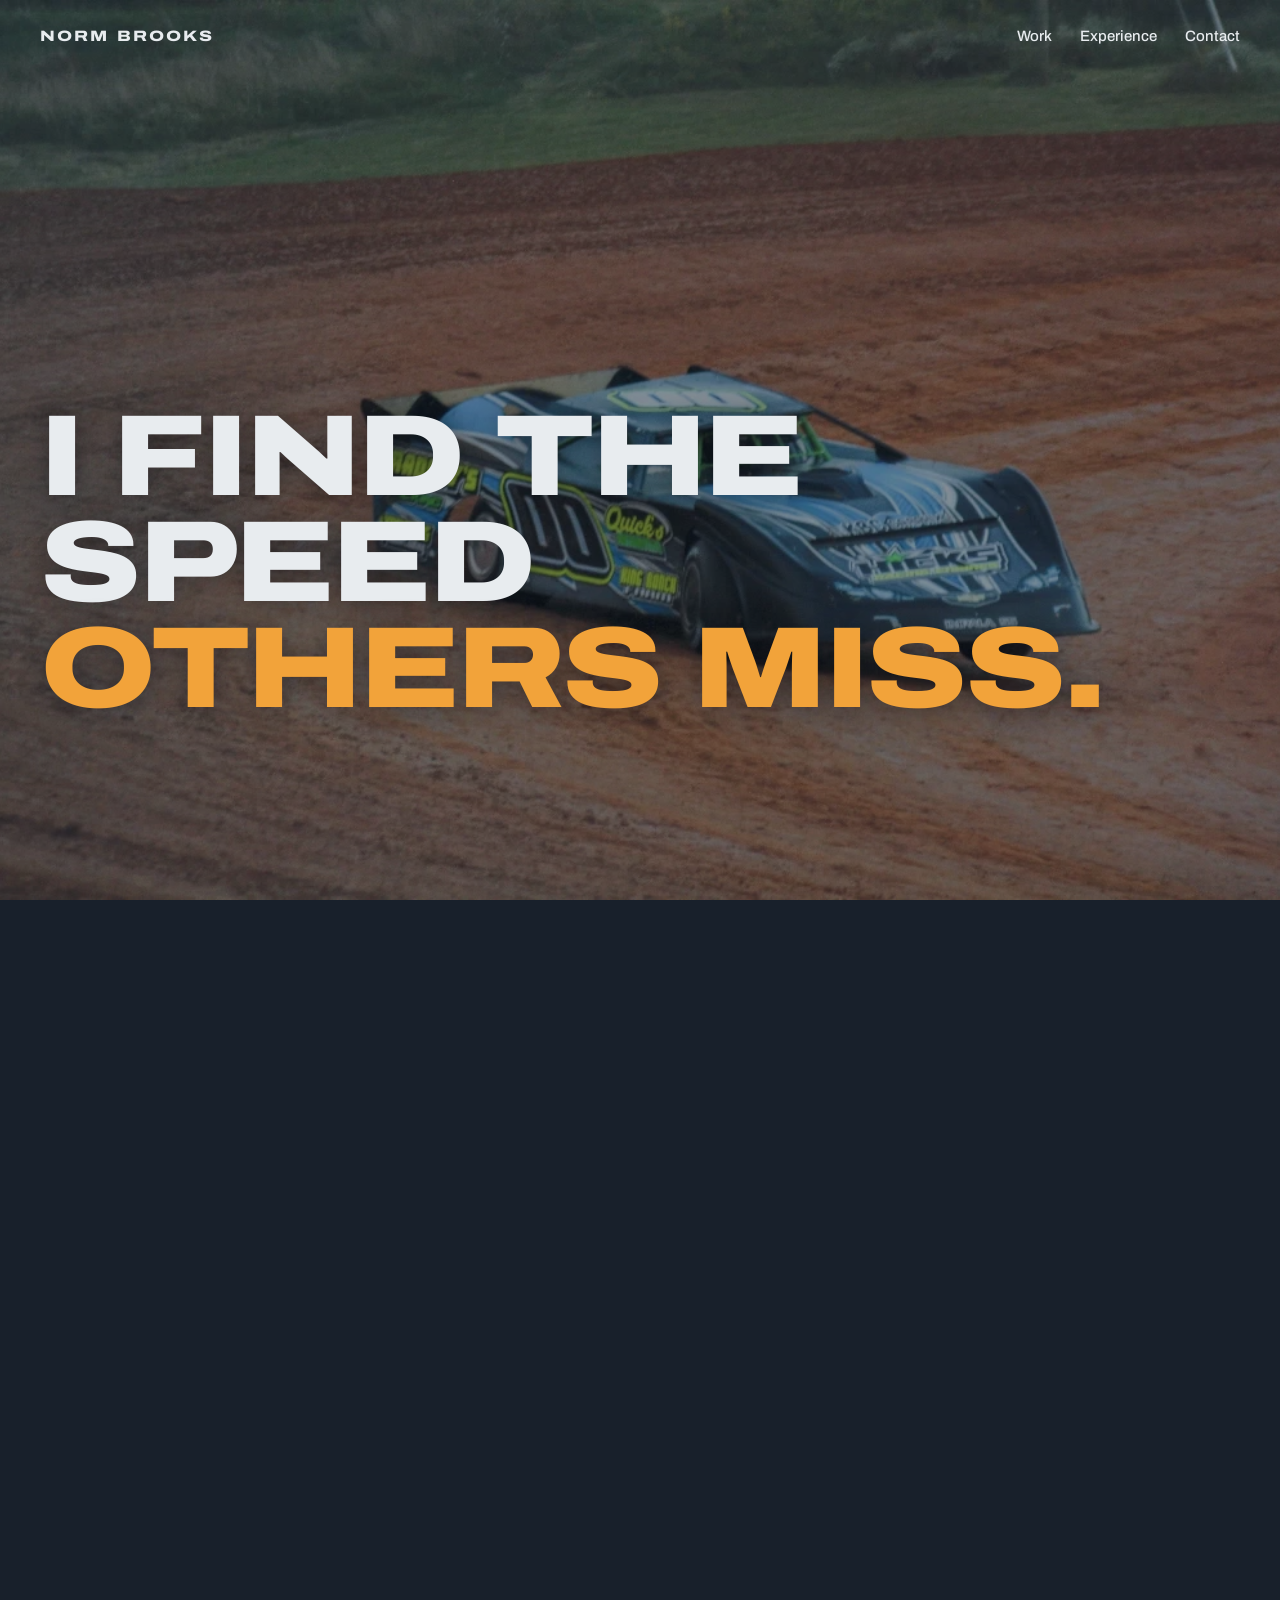
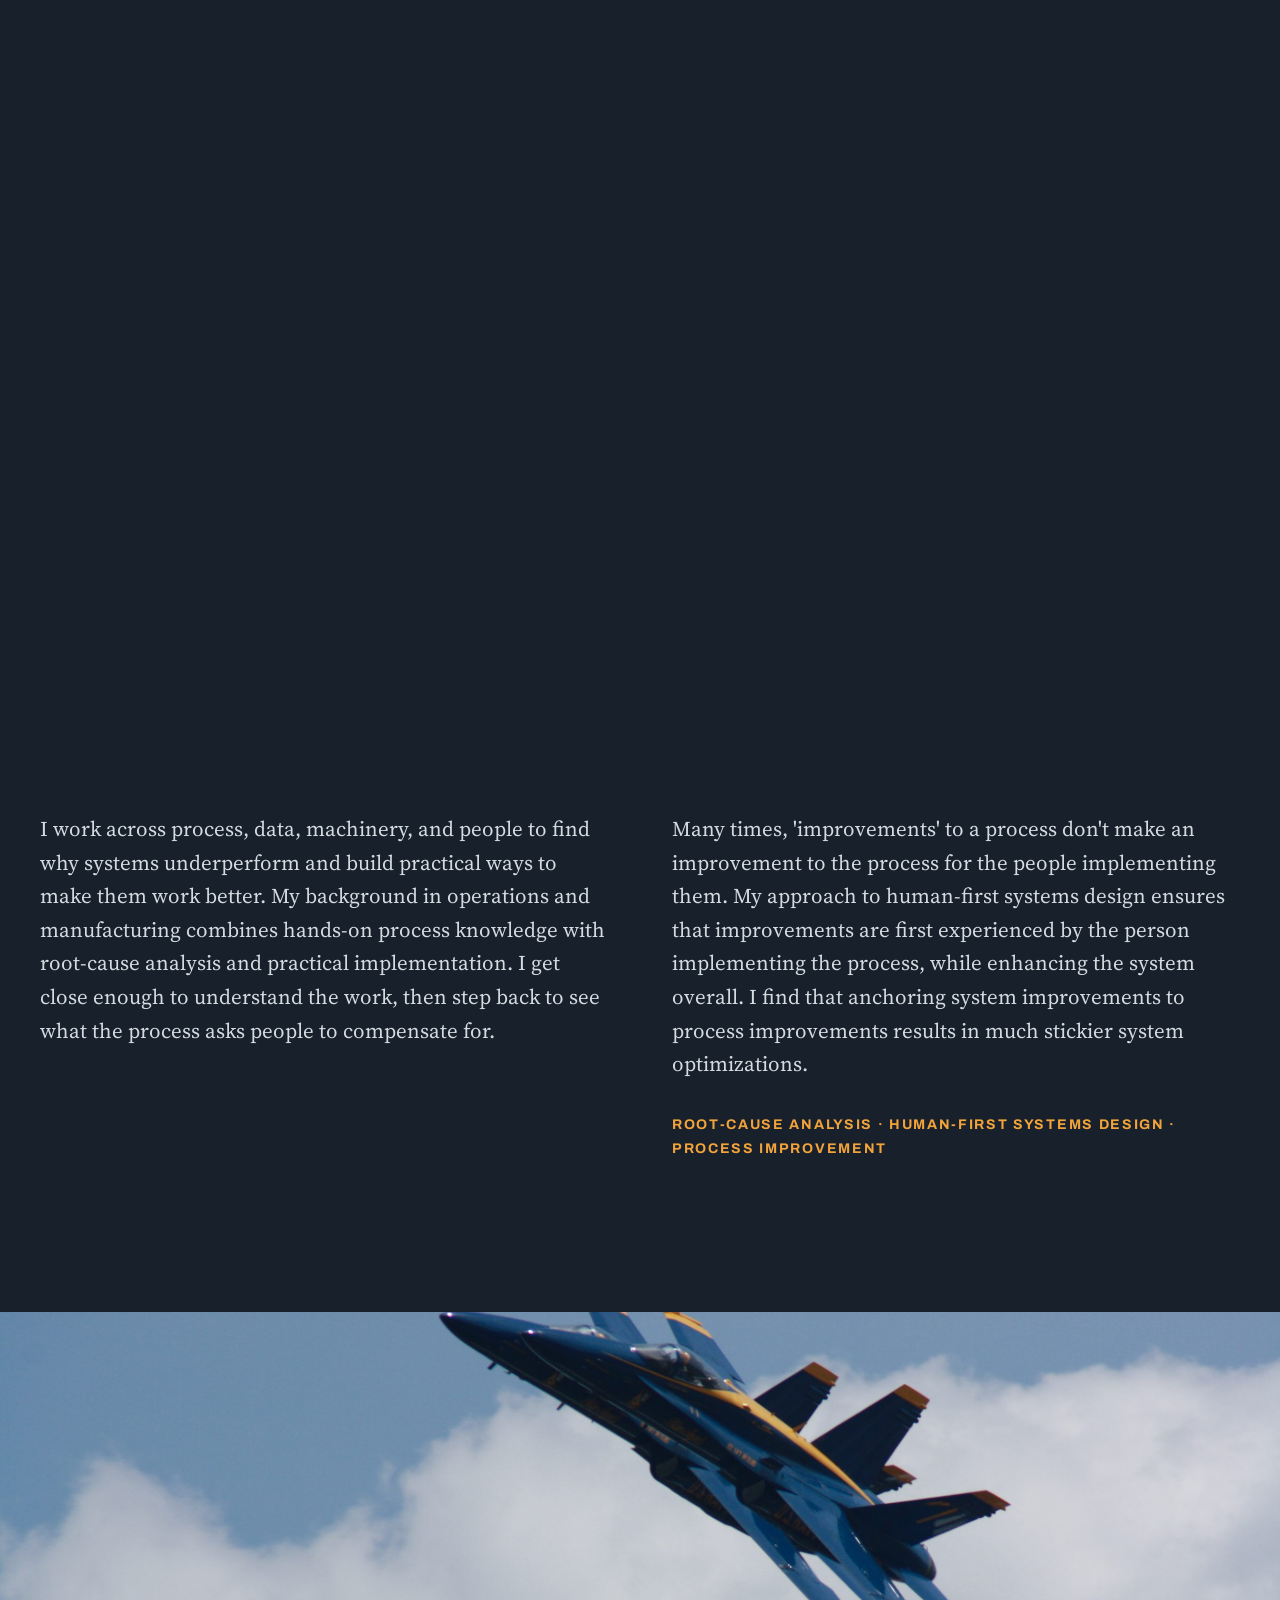
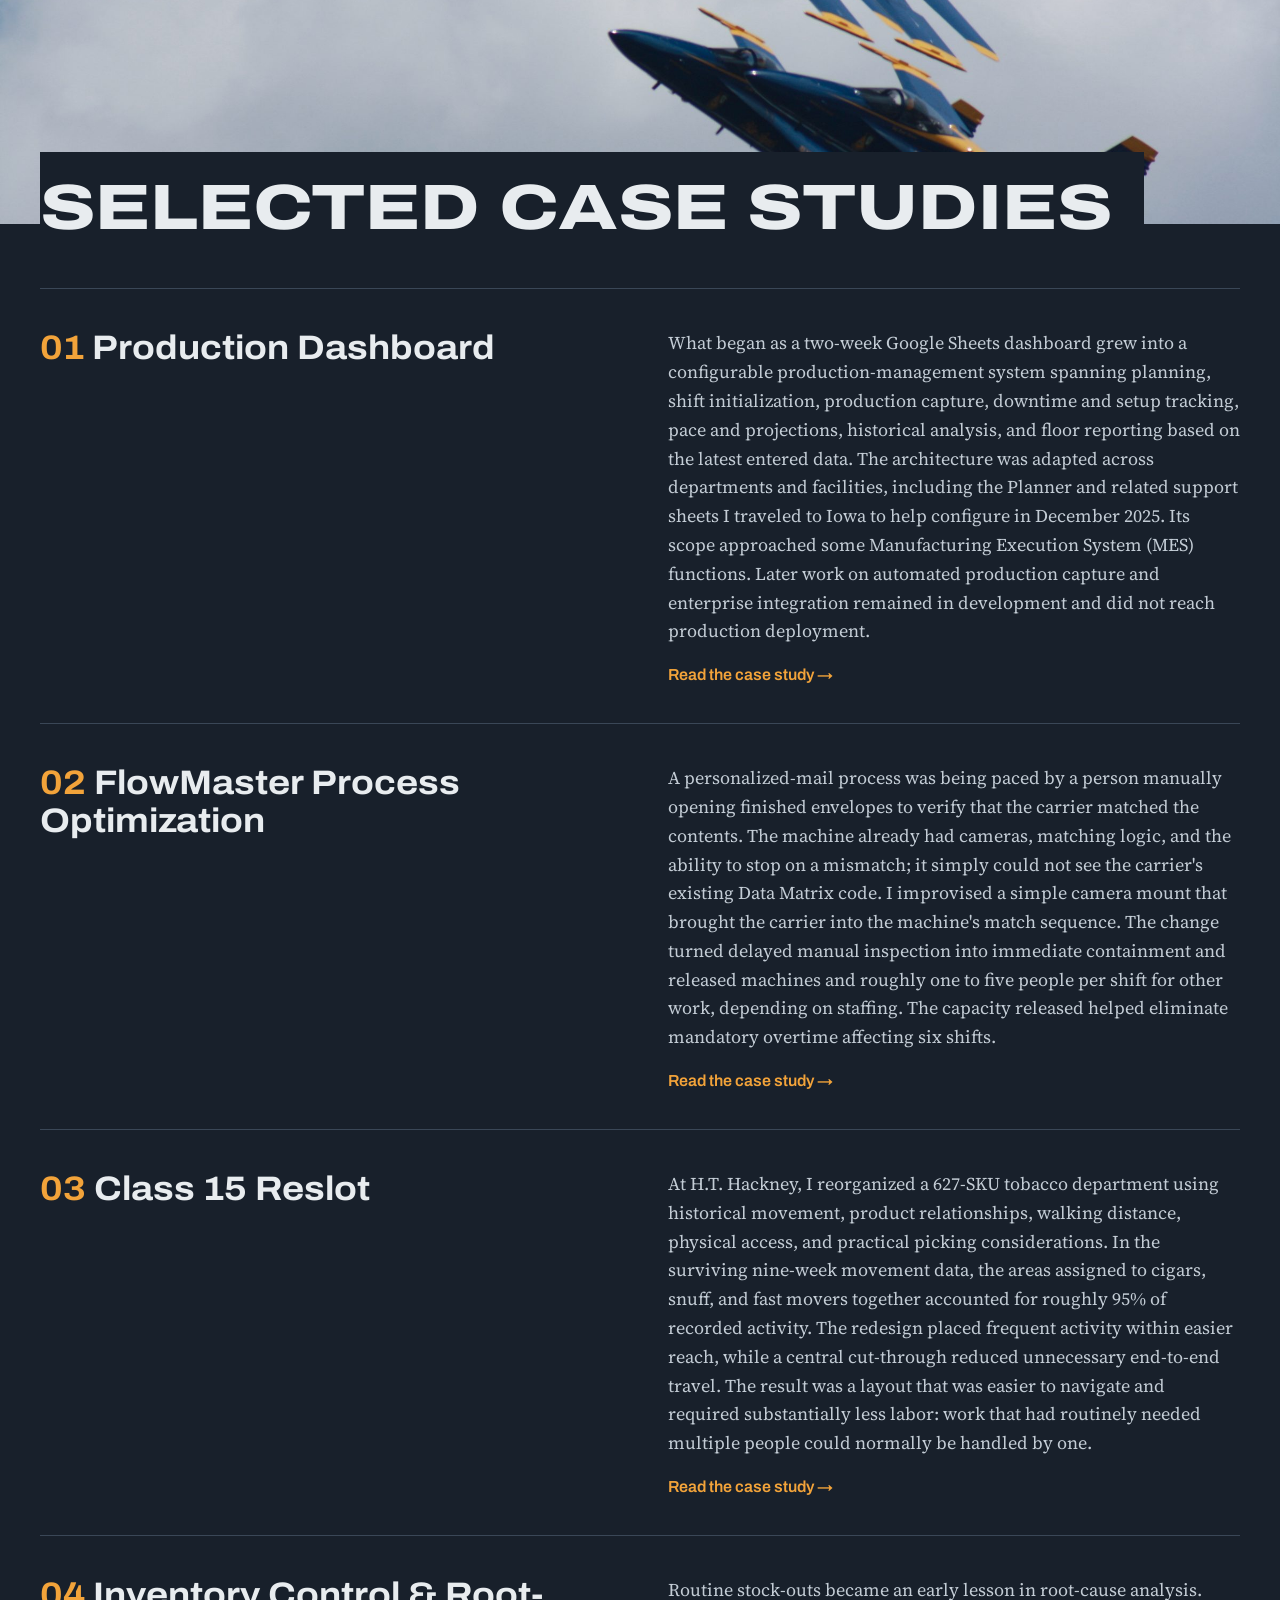
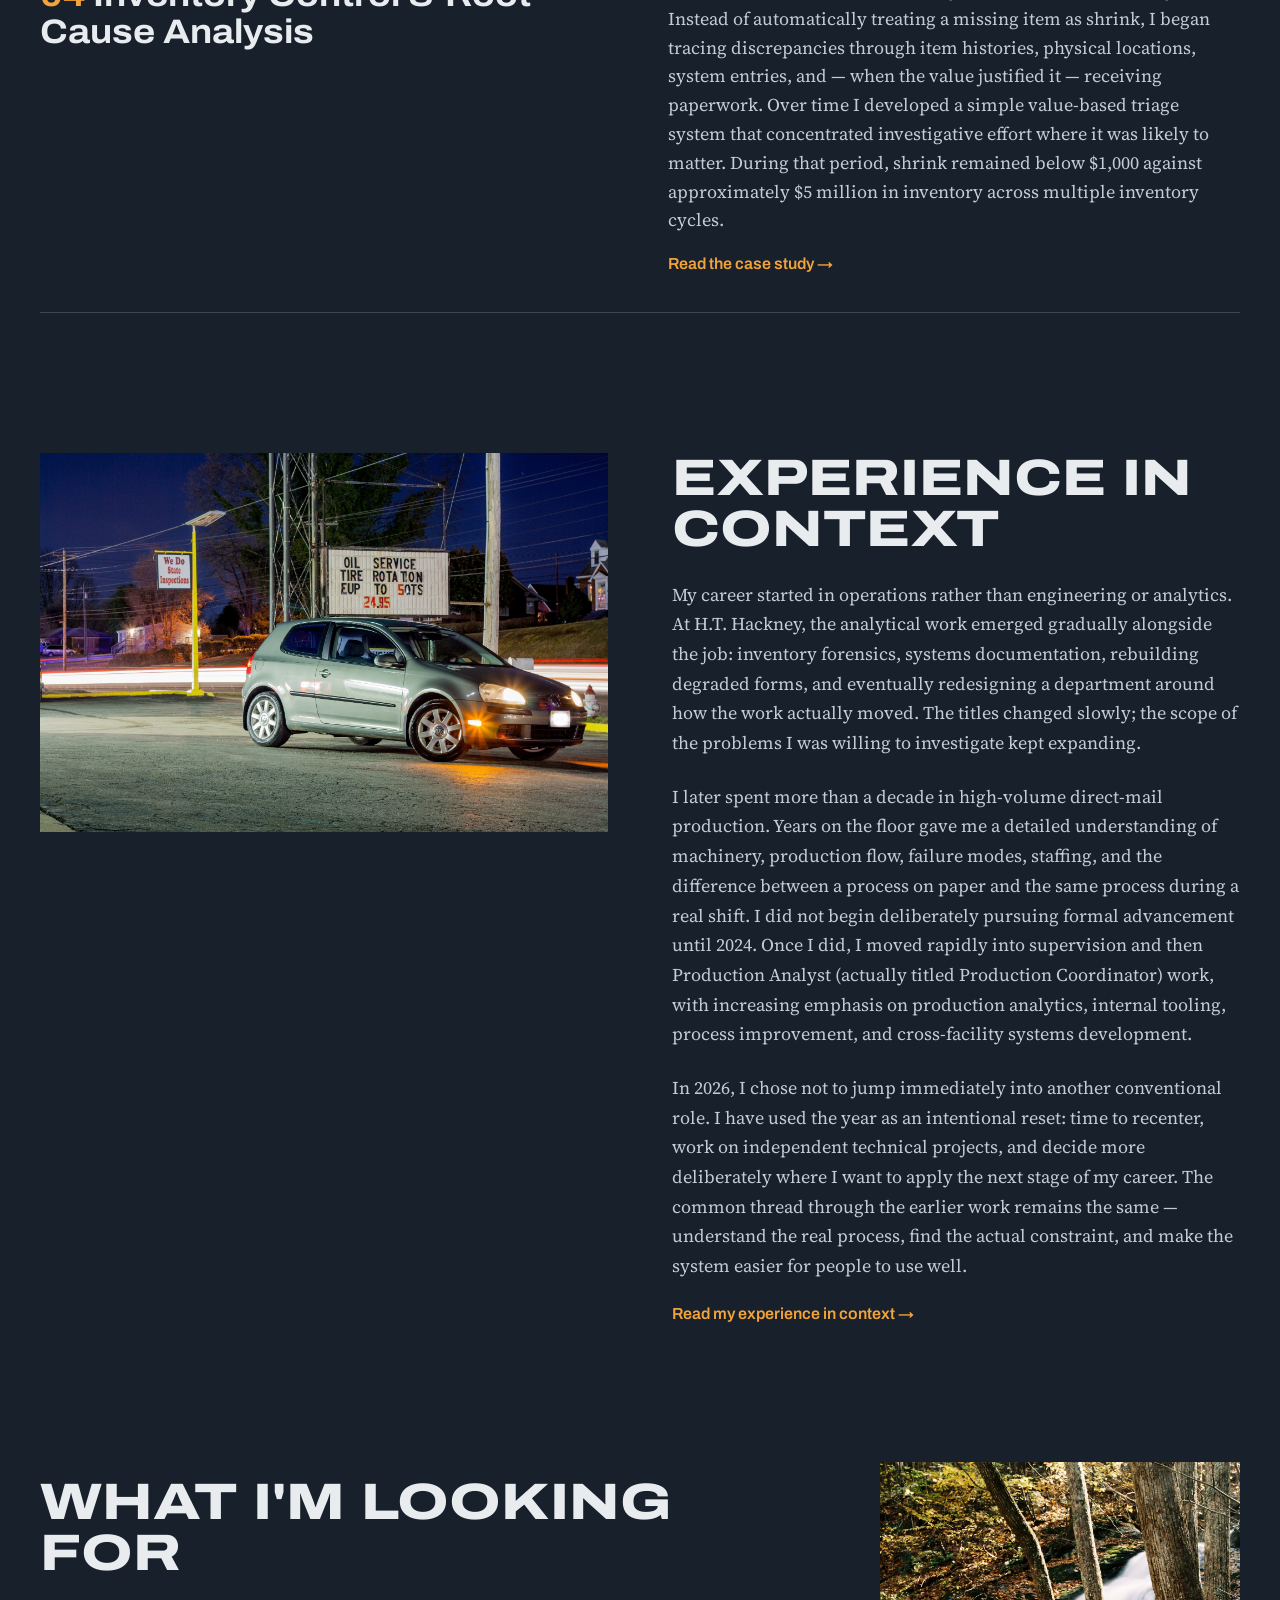
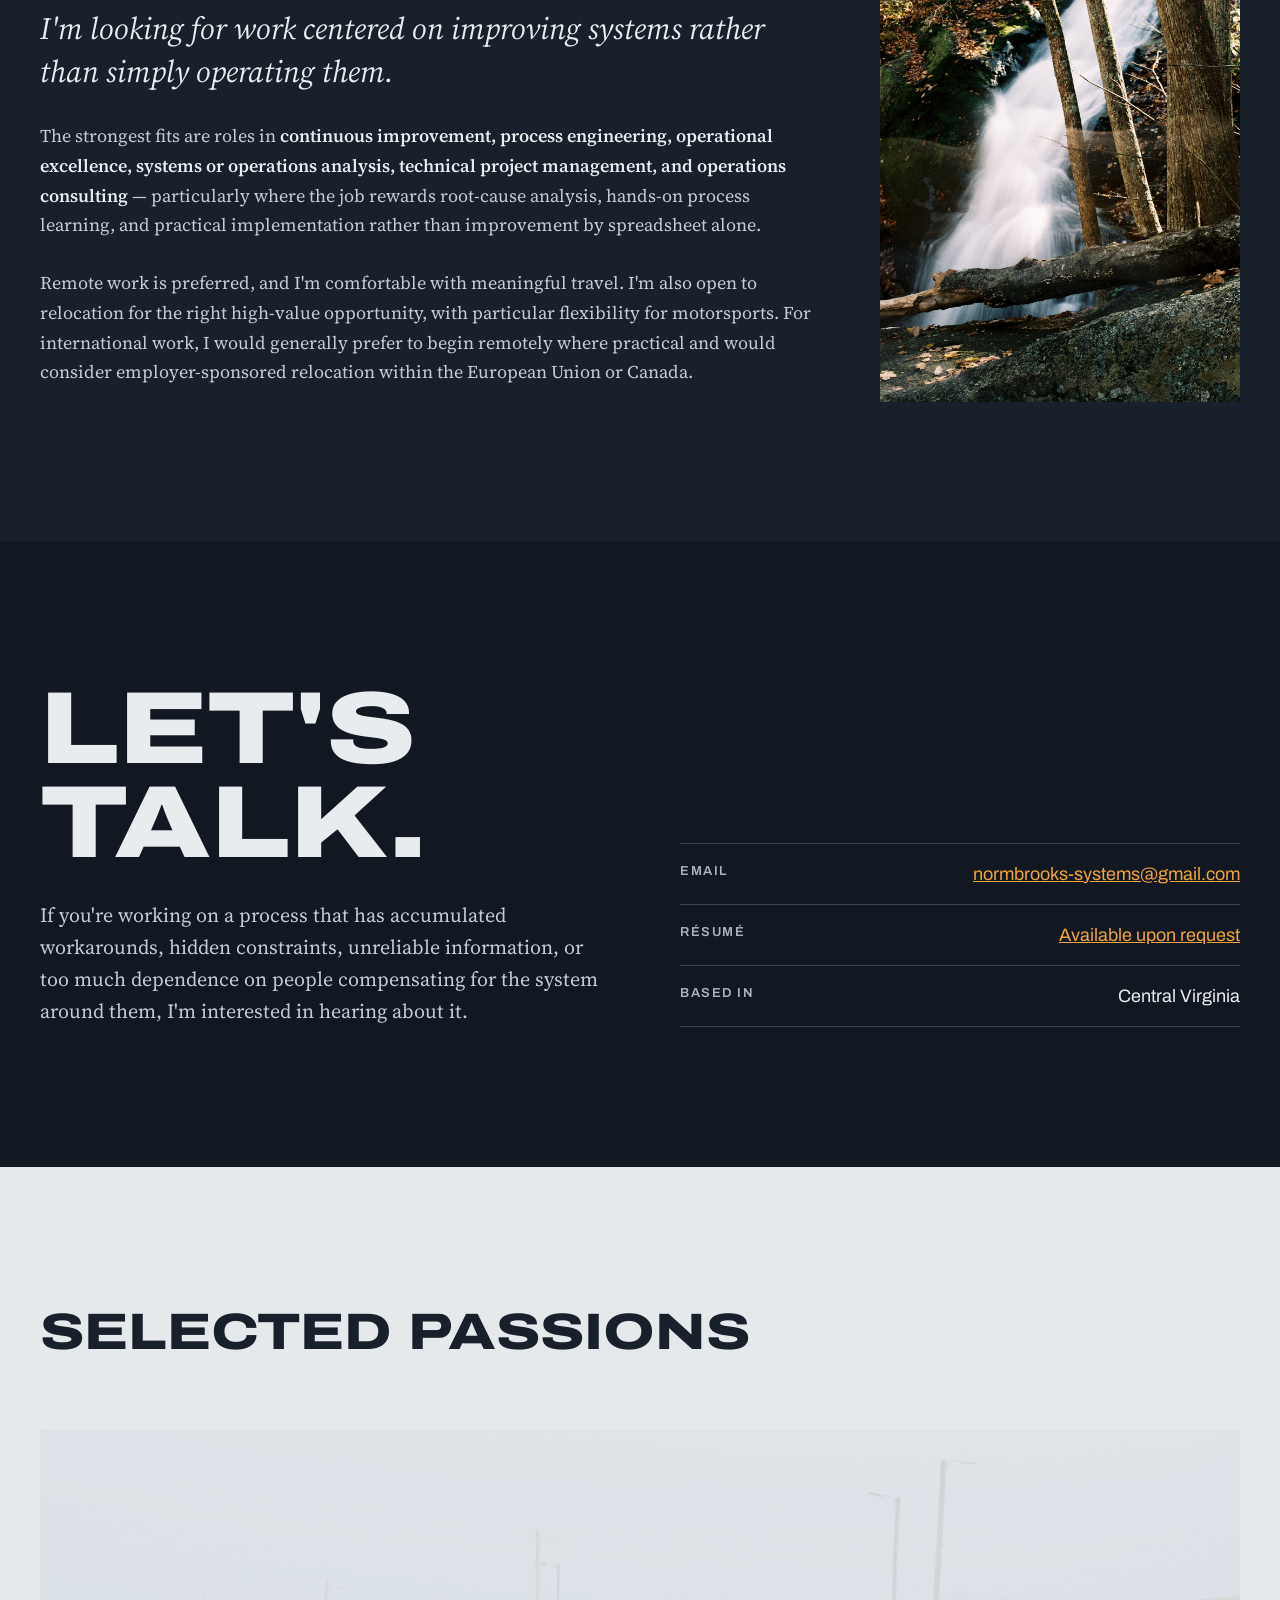
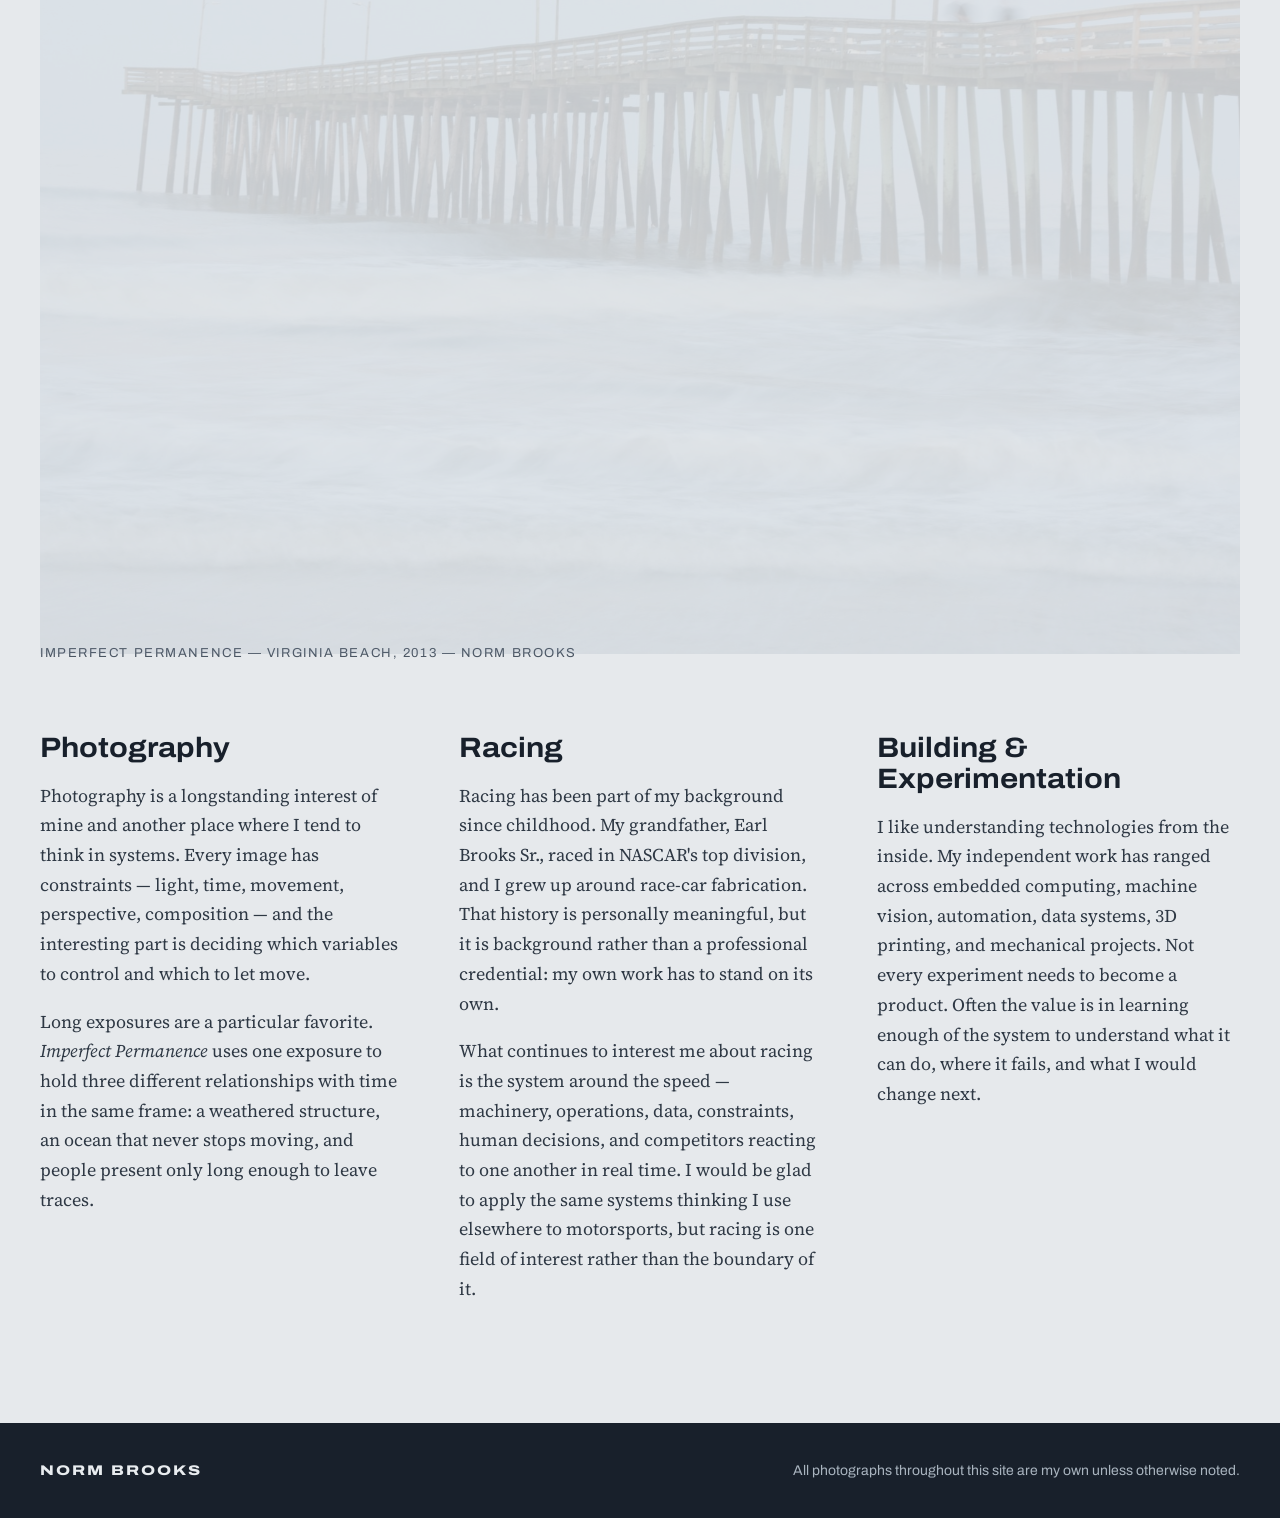
==== commit 965cbd25: "Update index.html" ====
--- a/index.html
+++ b/index.html
@@ -54,7 +54,7 @@
 </section>
 
 <section id="work" style="padding-top: 40px">
-<img loading="lazy" src="images/blue-angels-formation.jpg" alt="Two Blue Angels jets in tight formation, banking against white cloud." style="display: block; width: 100%; height: clamp(300px, 40vw, 580px); object-fit: cover; object-position: 50% 30%">
+<img loading="lazy" src="images/blue-angels-formation.jpg" alt="Four Blue Angels jets in tight formation, banking against white cloud." style="display: block; width: 100%; height: clamp(300px, 40vw, 580px); object-fit: cover; object-position: 50% 30%">
 <div style="max-width: 1360px; margin: -72px auto 0; padding: 0 40px; position: relative">
 <h2 style="margin: 0; display: inline-block; background: #18202B; padding: 24px 32px 0 0; font-family: Archivo, sans-serif; font-stretch: 125%; font-weight: 800; font-size: clamp(32px, 5vw, 64px); line-height: 1; text-transform: uppercase">Selected Case Studies</h2>
 </div>
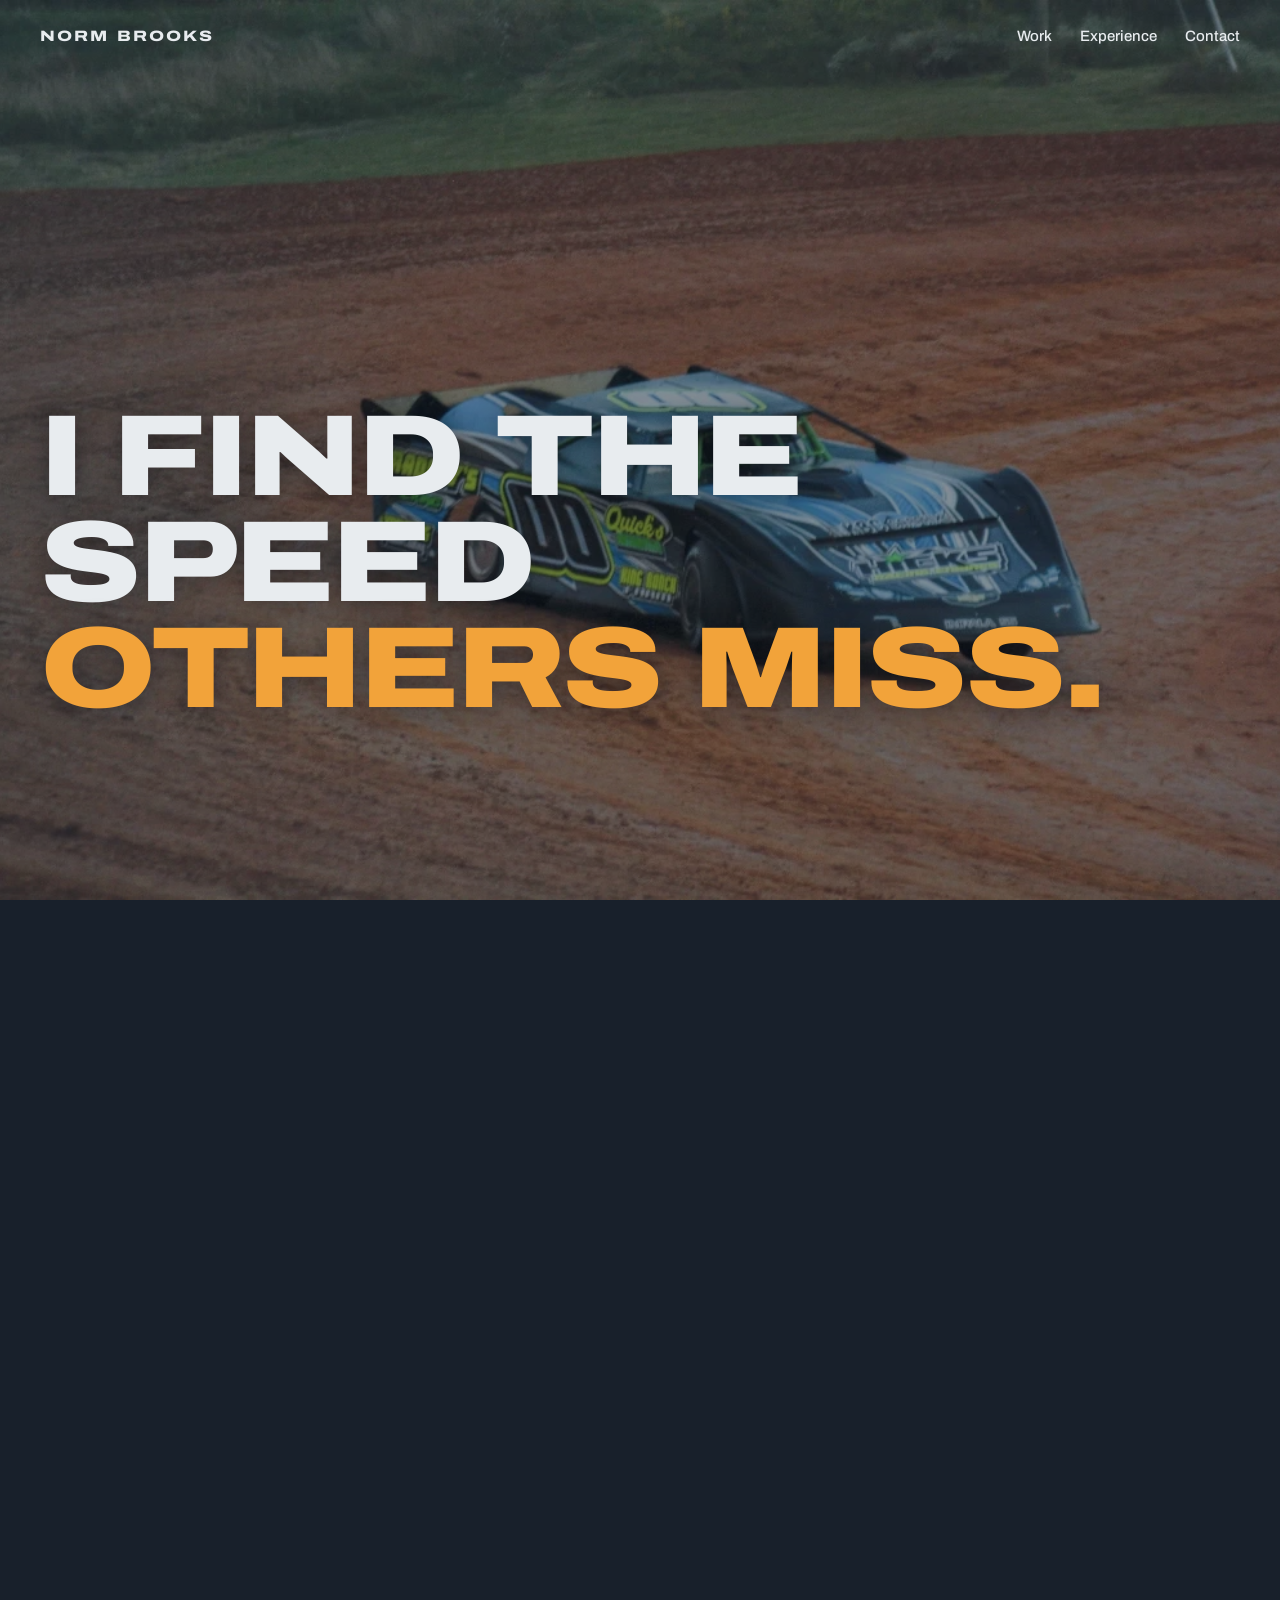
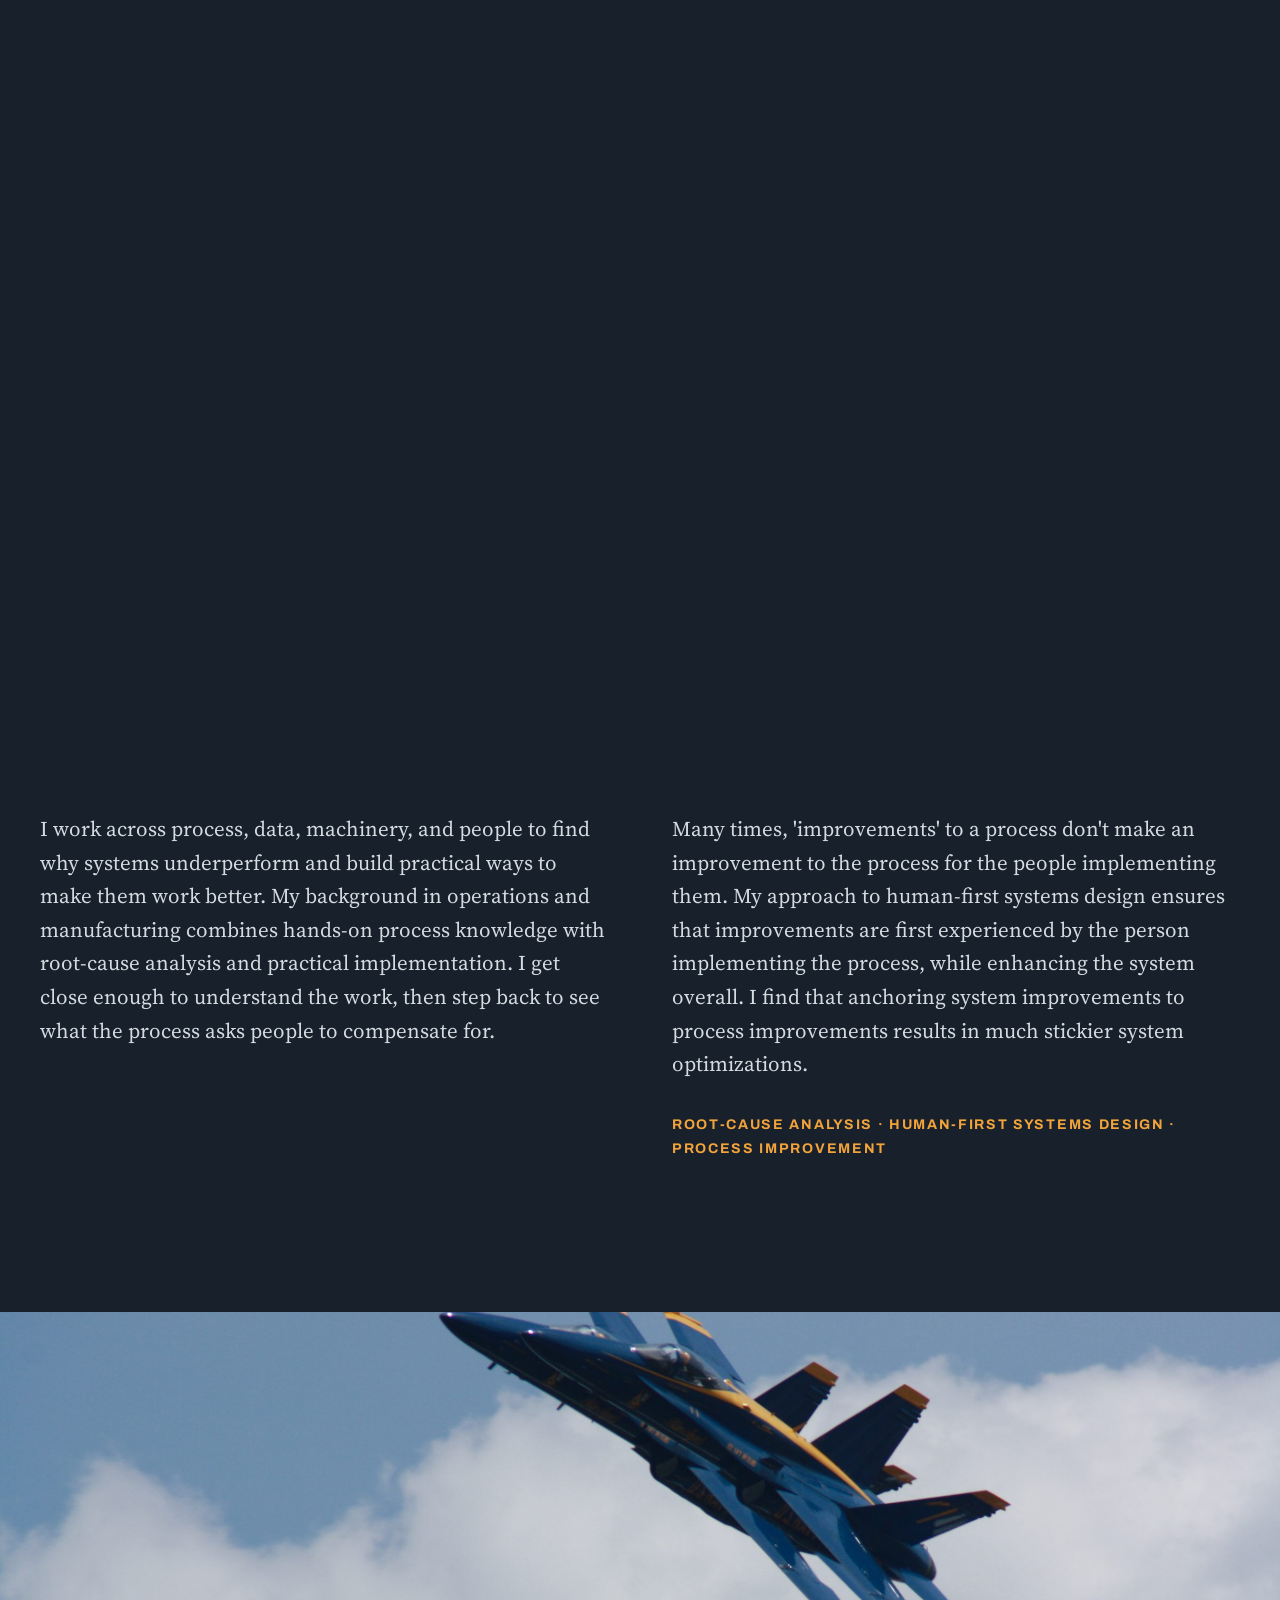
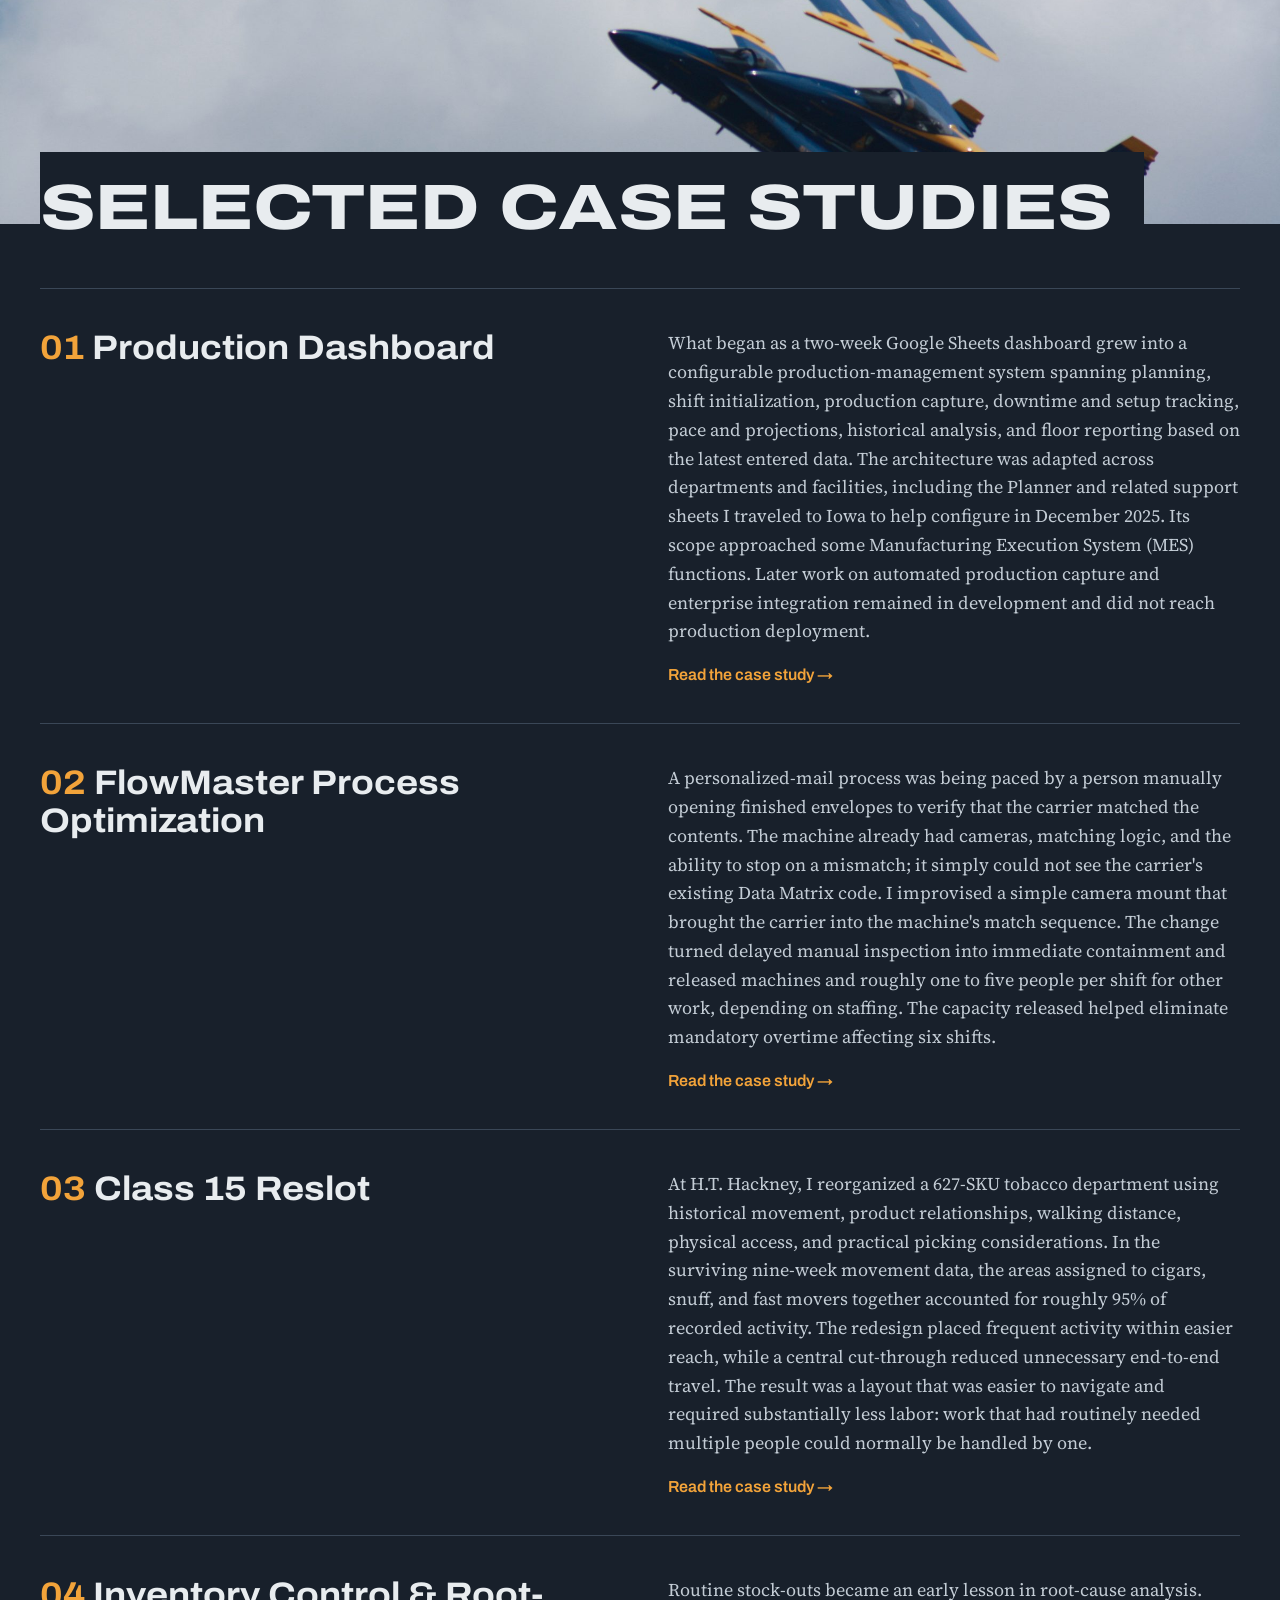
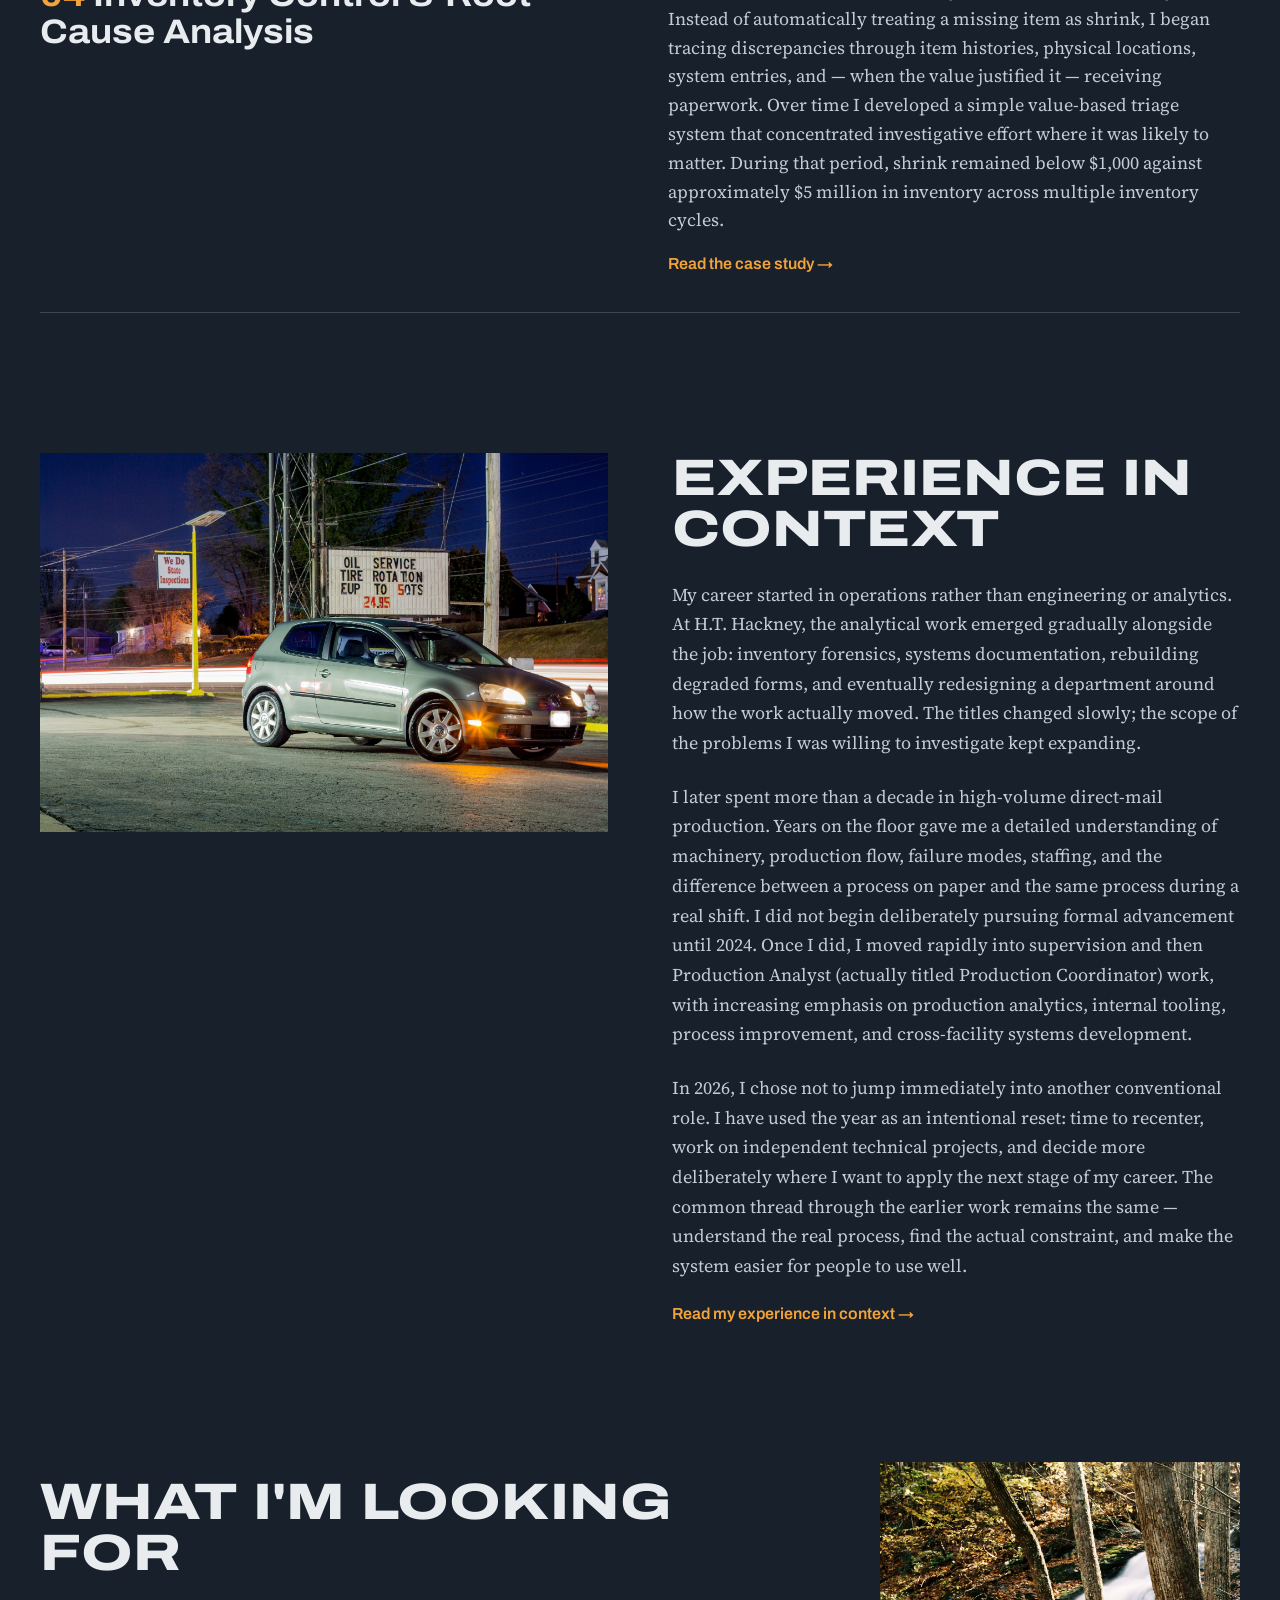
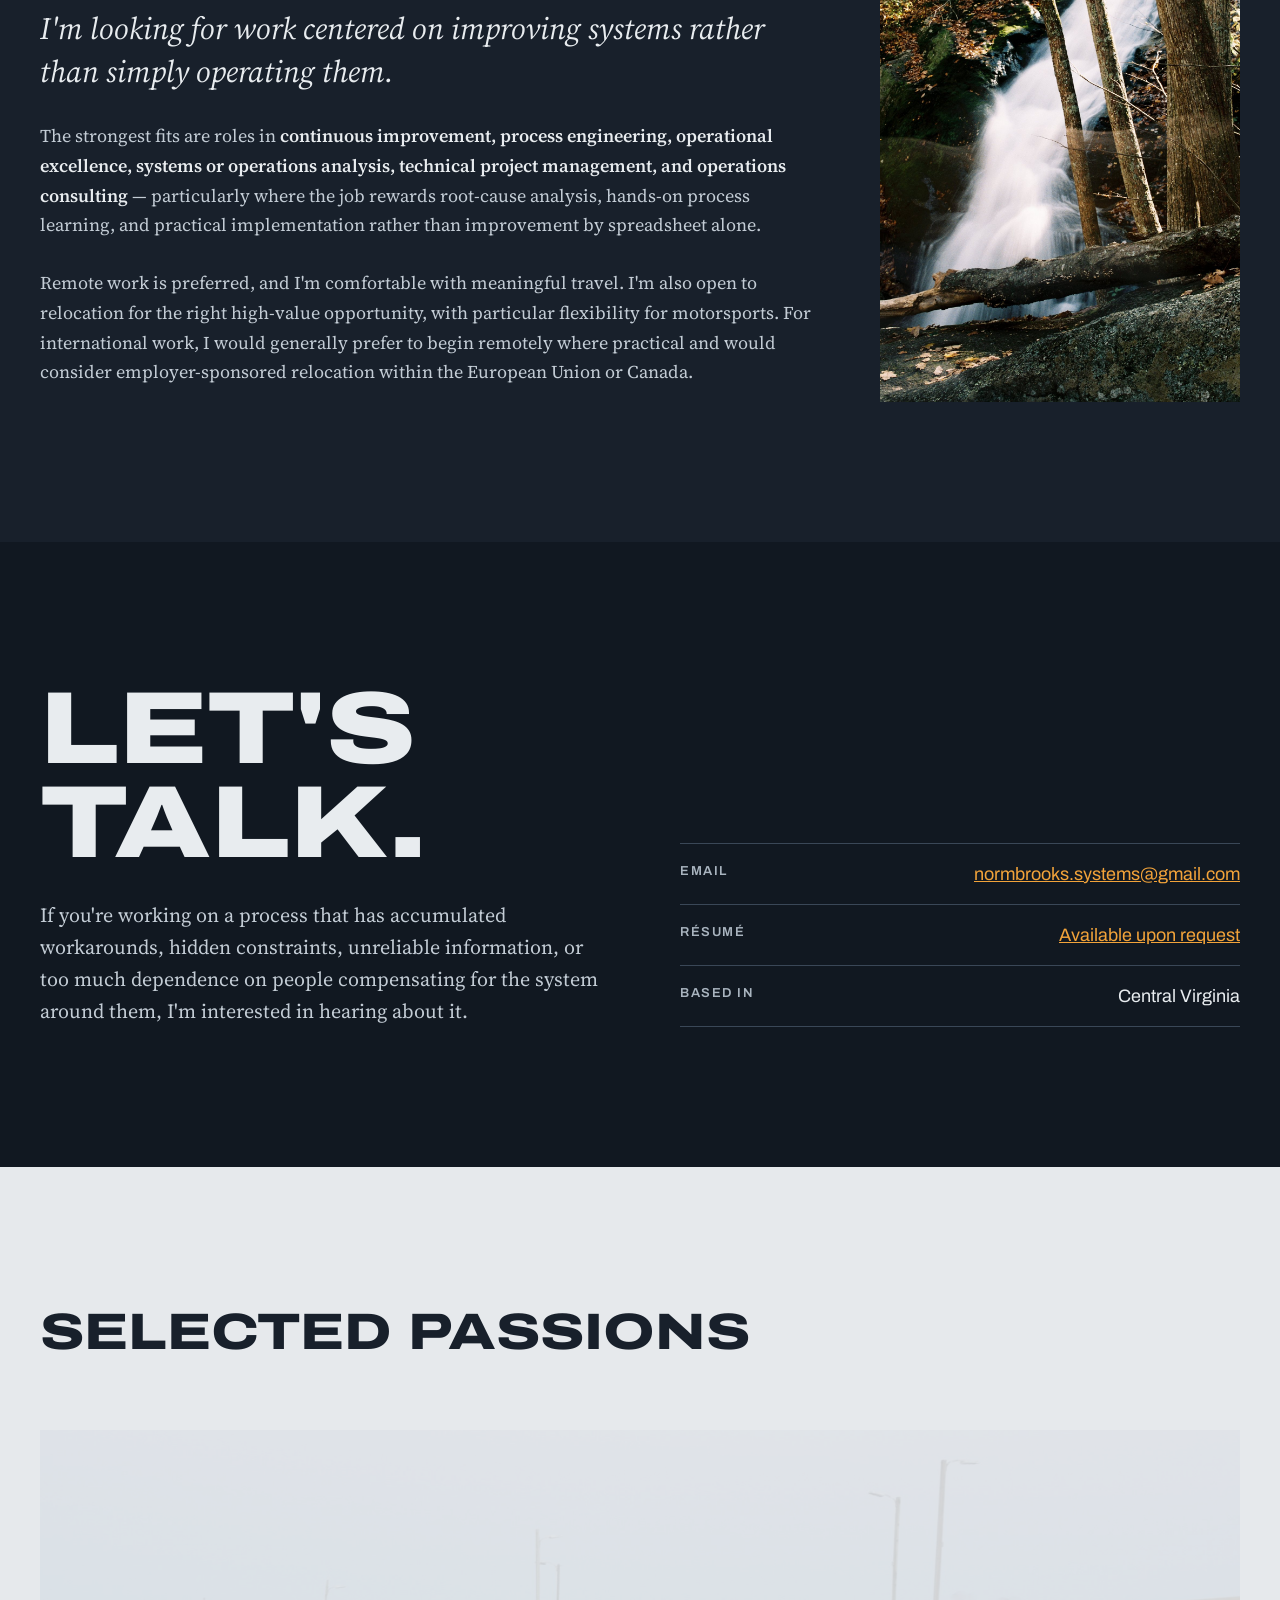
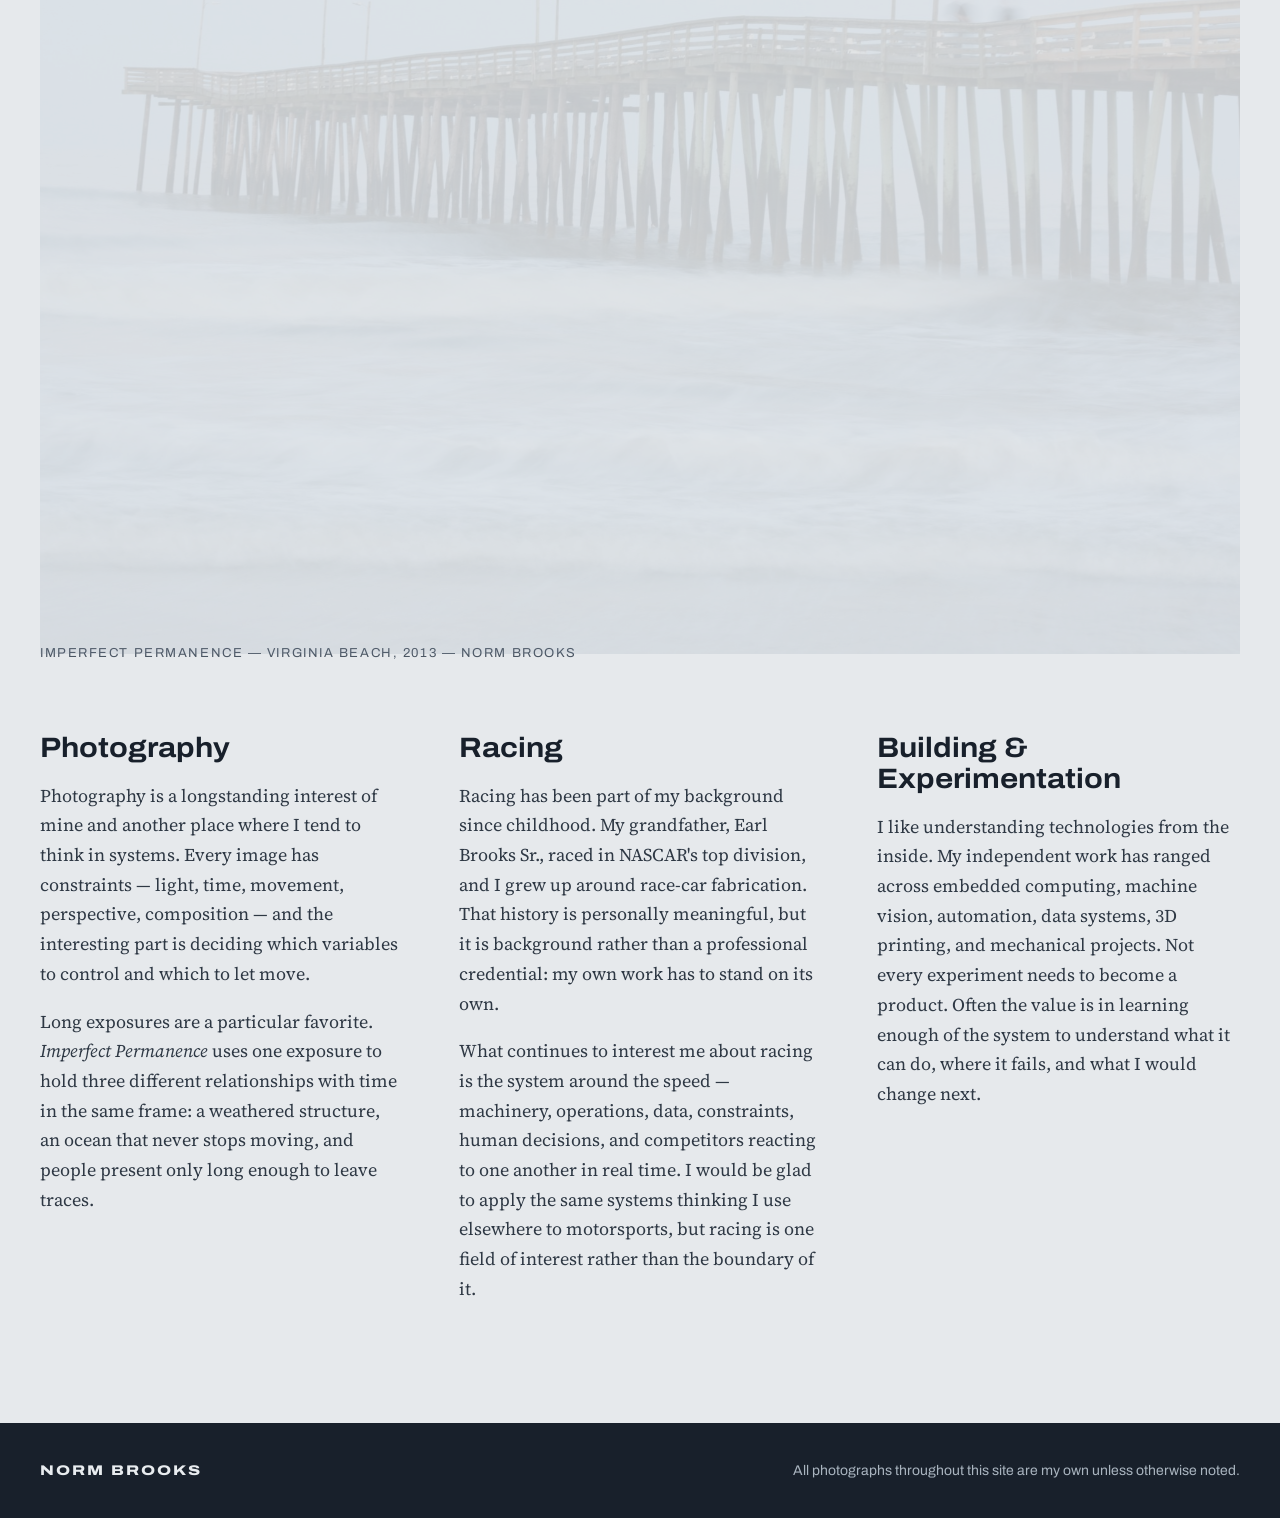
==== commit 03e44f16: "Update index.html" ====
--- a/index.html
+++ b/index.html
@@ -121,11 +121,11 @@
 <dl style="margin: 0; display: flex; flex-direction: column; font-family: Archivo, sans-serif">
 <div style="display: flex; flex-wrap: wrap; justify-content: space-between; gap: 8px 24px; padding: 20px 0; border-top: 1px solid #3A4757">
 <dt style="font-size: 13px; font-weight: 600; letter-spacing: 0.12em; text-transform: uppercase; color: #A9B4BF">Email</dt>
-<dd style="margin: 0; font-size: 18px"><a href="mailto:normbrooks-systems@gmail.com" style="color: #F2A33A">normbrooks-systems@gmail.com</a></dd>
+<dd style="margin: 0; font-size: 18px"><a href="mailto:normbrooks.systems@gmail.com" style="color: #F2A33A">normbrooks.systems@gmail.com</a></dd>
 </div>
 <div style="display: flex; flex-wrap: wrap; justify-content: space-between; gap: 8px 24px; padding: 20px 0; border-top: 1px solid #3A4757">
 <dt style="font-size: 13px; font-weight: 600; letter-spacing: 0.12em; text-transform: uppercase; color: #A9B4BF">Résumé</dt>
-<dd style="margin: 0; font-size: 18px"><a href="mailto:normbrooks-systems@gmail.com?subject=Resume%20request" style="color: #F2A33A">Available upon request</a></dd>
+<dd style="margin: 0; font-size: 18px"><a href="mailto:normbrooks.systems@gmail.com?subject=Resume%20request" style="color: #F2A33A">Available upon request</a></dd>
 </div>
 <div style="display: flex; flex-wrap: wrap; justify-content: space-between; gap: 8px 24px; padding: 20px 0; border-top: 1px solid #3A4757; border-bottom: 1px solid #3A4757">
 <dt style="font-size: 13px; font-weight: 600; letter-spacing: 0.12em; text-transform: uppercase; color: #A9B4BF">Based in</dt>
